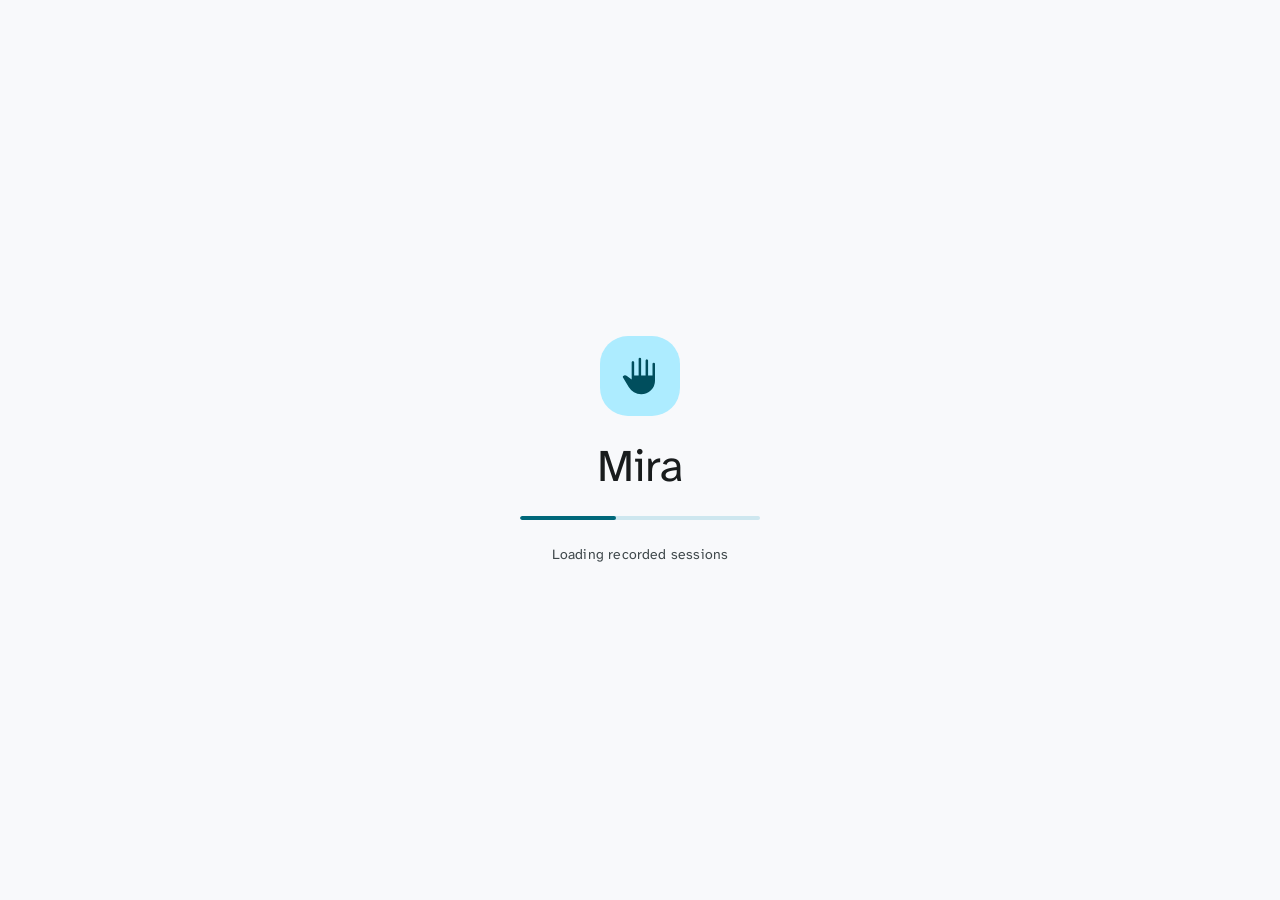
==== index.html @ f542fb43 "Mira: publish index.html" ====
<!doctype html>
<html lang="en">
  <head>
    <meta charset="UTF-8" />
    <meta name="viewport" content="width=device-width, initial-scale=1.0" />
    <title>Mira</title>
    <meta name="description" content="Mira: hand rehabilitation sessions in mixed reality and on the webcam, for patients and clinicians." />
    <script type="module" crossorigin src="./assets/dashboard-CLfu7mtj.js"></script>
    <link rel="modulepreload" crossorigin href="./assets/index-3CLbw7dN.js">
    <link rel="modulepreload" crossorigin href="./assets/cues-cnMtYs63.js">
    <link rel="modulepreload" crossorigin href="./assets/400-yMtFgVXY.js">
    <link rel="stylesheet" crossorigin href="./assets/index-DZdnHfLA.css">
    <link rel="stylesheet" crossorigin href="./assets/400-BFPABru5.css">
    <link rel="stylesheet" crossorigin href="./assets/dashboard-BR5g2XZd.css">
  </head>
  <body>
    <div id="root"></div>
  </body>
</html>
---- assets/index-DZdnHfLA.css ----
@font-face{font-family:Archivo Variable;font-style:normal;font-display:swap;font-weight:100 900;font-stretch:62% 125%;src:url(./archivo-vietnamese-wdth-normal-rJmnGBSt.woff2) format("woff2-variations");unicode-range:U+0102-0103,U+0110-0111,U+0128-0129,U+0168-0169,U+01A0-01A1,U+01AF-01B0,U+0300-0301,U+0303-0304,U+0308-0309,U+0323,U+0329,U+1EA0-1EF9,U+20AB}@font-face{font-family:Archivo Variable;font-style:normal;font-display:swap;font-weight:100 900;font-stretch:62% 125%;src:url(./archivo-latin-ext-wdth-normal-7khWdh9v.woff2) format("woff2-variations");unicode-range:U+0100-02BA,U+02BD-02C5,U+02C7-02CC,U+02CE-02D7,U+02DD-02FF,U+0304,U+0308,U+0329,U+1D00-1DBF,U+1E00-1E9F,U+1EF2-1EFF,U+2020,U+20A0-20AB,U+20AD-20C0,U+2113,U+2C60-2C7F,U+A720-A7FF}@font-face{font-family:Archivo Variable;font-style:normal;font-display:swap;font-weight:100 900;font-stretch:62% 125%;src:url(./archivo-latin-wdth-normal-DY7AcnAa.woff2) format("woff2-variations");unicode-range:U+0000-00FF,U+0131,U+0152-0153,U+02BB-02BC,U+02C6,U+02DA,U+02DC,U+0304,U+0308,U+0329,U+2000-206F,U+20AC,U+2122,U+2191,U+2193,U+2212,U+2215,U+FEFF,U+FFFD}@font-face{font-family:IBM Plex Mono;font-style:normal;font-display:swap;font-weight:500;src:url(./ibm-plex-mono-cyrillic-ext-500-normal-BqneJy0T.woff2) format("woff2"),url(./ibm-plex-mono-cyrillic-ext-500-normal-BIfNGwUT.woff) format("woff");unicode-range:U+0460-052F,U+1C80-1C8A,U+20B4,U+2DE0-2DFF,U+A640-A69F,U+FE2E-FE2F}@font-face{font-family:IBM Plex Mono;font-style:normal;font-display:swap;font-weight:500;src:url(./ibm-plex-mono-cyrillic-500-normal-Bq9vWWag.woff2) format("woff2"),url(./ibm-plex-mono-cyrillic-500-normal-Ael50iVv.woff) format("woff");unicode-range:U+0301,U+0400-045F,U+0490-0491,U+04B0-04B1,U+2116}@font-face{font-family:IBM Plex Mono;font-style:normal;font-display:swap;font-weight:500;src:url(./ibm-plex-mono-vietnamese-500-normal-DZ4AoWbu.woff2) format("woff2"),url(./ibm-plex-mono-vietnamese-500-normal-C8zxqsMH.woff) format("woff");unicode-range:U+0102-0103,U+0110-0111,U+0128-0129,U+0168-0169,U+01A0-01A1,U+01AF-01B0,U+0300-0301,U+0303-0304,U+0308-0309,U+0323,U+0329,U+1EA0-1EF9,U+20AB}@font-face{font-family:IBM Plex Mono;font-style:normal;font-display:swap;font-weight:500;src:url(./ibm-plex-mono-latin-ext-500-normal-CAhNIIs5.woff2) format("woff2"),url(./ibm-plex-mono-latin-ext-500-normal-CZ70TYgx.woff) format("woff");unicode-range:U+0100-02BA,U+02BD-02C5,U+02C7-02CC,U+02CE-02D7,U+02DD-02FF,U+0304,U+0308,U+0329,U+1D00-1DBF,U+1E00-1E9F,U+1EF2-1EFF,U+2020,U+20A0-20AB,U+20AD-20C0,U+2113,U+2C60-2C7F,U+A720-A7FF}@font-face{font-family:IBM Plex Mono;font-style:normal;font-display:swap;font-weight:500;src:url(./ibm-plex-mono-latin-500-normal-DSY6xOcd.woff2) format("woff2"),url(./ibm-plex-mono-latin-500-normal-CB9ihrfo.woff) format("woff");unicode-range:U+0000-00FF,U+0131,U+0152-0153,U+02BB-02BC,U+02C6,U+02DA,U+02DC,U+0304,U+0308,U+0329,U+2000-206F,U+20AC,U+2122,U+2191,U+2193,U+2212,U+2215,U+FEFF,U+FFFD}@font-face{font-family:Michroma;font-style:normal;font-display:swap;font-weight:400;src:url(./michroma-latin-ext-400-normal-BeYM1uOO.woff2) format("woff2"),url(./michroma-latin-ext-400-normal-DlRaauac.woff) format("woff");unicode-range:U+0100-02BA,U+02BD-02C5,U+02C7-02CC,U+02CE-02D7,U+02DD-02FF,U+0304,U+0308,U+0329,U+1D00-1DBF,U+1E00-1E9F,U+1EF2-1EFF,U+2020,U+20A0-20AB,U+20AD-20C0,U+2113,U+2C60-2C7F,U+A720-A7FF}@font-face{font-family:Michroma;font-style:normal;font-display:swap;font-weight:400;src:url(./michroma-latin-400-normal-4gS0VCia.woff2) format("woff2"),url(./michroma-latin-400-normal-C7Pn7qca.woff) format("woff");unicode-range:U+0000-00FF,U+0131,U+0152-0153,U+02BB-02BC,U+02C6,U+02DA,U+02DC,U+0304,U+0308,U+0329,U+2000-206F,U+20AC,U+2122,U+2191,U+2193,U+2212,U+2215,U+FEFF,U+FFFD}@font-face{font-family:Manrope Variable;font-style:normal;font-display:swap;font-weight:200 800;src:url([data-uri]) format("woff2-variations");unicode-range:U+0460-052F,U+1C80-1C8A,U+20B4,U+2DE0-2DFF,U+A640-A69F,U+FE2E-FE2F}@font-face{font-family:Manrope Variable;font-style:normal;font-display:swap;font-weight:200 800;src:url(./manrope-cyrillic-wght-normal-Dvxsihut.woff2) format("woff2-variations");unicode-range:U+0301,U+0400-045F,U+0490-0491,U+04B0-04B1,U+2116}@font-face{font-family:Manrope Variable;font-style:normal;font-display:swap;font-weight:200 800;src:url(./manrope-greek-wght-normal-DL7QRZyv.woff2) format("woff2-variations");unicode-range:U+0370-0377,U+037A-037F,U+0384-038A,U+038C,U+038E-03A1,U+03A3-03FF}@font-face{font-family:Manrope Variable;font-style:normal;font-display:swap;font-weight:200 800;src:url(./manrope-vietnamese-wght-normal-usUDDRr7.woff2) format("woff2-variations");unicode-range:U+0102-0103,U+0110-0111,U+0128-0129,U+0168-0169,U+01A0-01A1,U+01AF-01B0,U+0300-0301,U+0303-0304,U+0308-0309,U+0323,U+0329,U+1EA0-1EF9,U+20AB}@font-face{font-family:Manrope Variable;font-style:normal;font-display:swap;font-weight:200 800;src:url(./manrope-latin-ext-wght-normal-Ch3YOpNY.woff2) format("woff2-variations");unicode-range:U+0100-02BA,U+02BD-02C5,U+02C7-02CC,U+02CE-02D7,U+02DD-02FF,U+0304,U+0308,U+0329,U+1D00-1DBF,U+1E00-1E9F,U+1EF2-1EFF,U+2020,U+20A0-20AB,U+20AD-20C0,U+2113,U+2C60-2C7F,U+A720-A7FF}@font-face{font-family:Manrope Variable;font-style:normal;font-display:swap;font-weight:200 800;src:url(./manrope-latin-wght-normal-DHIcAJRg.woff2) format("woff2-variations");unicode-range:U+0000-00FF,U+0131,U+0152-0153,U+02BB-02BC,U+02C6,U+02DA,U+02DC,U+0304,U+0308,U+0329,U+2000-206F,U+20AC,U+2122,U+2191,U+2193,U+2212,U+2215,U+FEFF,U+FFFD}
---- assets/400-BFPABru5.css ----
@font-face{font-family:IBM Plex Mono;font-style:normal;font-display:swap;font-weight:400;src:url(./ibm-plex-mono-cyrillic-ext-400-normal-xuaO2J-f.woff2) format("woff2"),url(./ibm-plex-mono-cyrillic-ext-400-normal-DMdlQ8Kv.woff) format("woff");unicode-range:U+0460-052F,U+1C80-1C8A,U+20B4,U+2DE0-2DFF,U+A640-A69F,U+FE2E-FE2F}@font-face{font-family:IBM Plex Mono;font-style:normal;font-display:swap;font-weight:400;src:url(./ibm-plex-mono-cyrillic-400-normal-BSMlKf0J.woff2) format("woff2"),url(./ibm-plex-mono-cyrillic-400-normal-CEL4l2ZJ.woff) format("woff");unicode-range:U+0301,U+0400-045F,U+0490-0491,U+04B0-04B1,U+2116}@font-face{font-family:IBM Plex Mono;font-style:normal;font-display:swap;font-weight:400;src:url(./ibm-plex-mono-vietnamese-400-normal-BulugwFq.woff2) format("woff2"),url(./ibm-plex-mono-vietnamese-400-normal-DDuiU_S-.woff) format("woff");unicode-range:U+0102-0103,U+0110-0111,U+0128-0129,U+0168-0169,U+01A0-01A1,U+01AF-01B0,U+0300-0301,U+0303-0304,U+0308-0309,U+0323,U+0329,U+1EA0-1EF9,U+20AB}@font-face{font-family:IBM Plex Mono;font-style:normal;font-display:swap;font-weight:400;src:url(./ibm-plex-mono-latin-ext-400-normal-BmRBH3aV.woff2) format("woff2"),url(./ibm-plex-mono-latin-ext-400-normal-D3D2R8hC.woff) format("woff");unicode-range:U+0100-02BA,U+02BD-02C5,U+02C7-02CC,U+02CE-02D7,U+02DD-02FF,U+0304,U+0308,U+0329,U+1D00-1DBF,U+1E00-1E9F,U+1EF2-1EFF,U+2020,U+20A0-20AB,U+20AD-20C0,U+2113,U+2C60-2C7F,U+A720-A7FF}@font-face{font-family:IBM Plex Mono;font-style:normal;font-display:swap;font-weight:400;src:url(./ibm-plex-mono-latin-400-normal-DMJ8VG8y.woff2) format("woff2"),url(./ibm-plex-mono-latin-400-normal-CvHOgSBP.woff) format("woff");unicode-range:U+0000-00FF,U+0131,U+0152-0153,U+02BB-02BC,U+02C6,U+02DA,U+02DC,U+0304,U+0308,U+0329,U+2000-206F,U+20AC,U+2122,U+2191,U+2193,U+2212,U+2215,U+FEFF,U+FFFD}
---- assets/dashboard-BR5g2XZd.css ----
@import"https://fonts.googleapis.com/css2?family=Atkinson+Hyperlegible+Next:wght@300..800&family=Atkinson+Hyperlegible+Mono:wght@400..700&display=swap";@font-face{font-family:IBM Plex Mono;font-style:normal;font-display:swap;font-weight:600;src:url(./ibm-plex-mono-cyrillic-ext-600-normal-V-xxqcpd.woff2) format("woff2"),url(./ibm-plex-mono-cyrillic-ext-600-normal-9HEixskS.woff) format("woff");unicode-range:U+0460-052F,U+1C80-1C8A,U+20B4,U+2DE0-2DFF,U+A640-A69F,U+FE2E-FE2F}@font-face{font-family:IBM Plex Mono;font-style:normal;font-display:swap;font-weight:600;src:url(./ibm-plex-mono-cyrillic-600-normal-CTOM6hUh.woff2) format("woff2"),url(./ibm-plex-mono-cyrillic-600-normal-fLZuRloM.woff) format("woff");unicode-range:U+0301,U+0400-045F,U+0490-0491,U+04B0-04B1,U+2116}@font-face{font-family:IBM Plex Mono;font-style:normal;font-display:swap;font-weight:600;src:url(./ibm-plex-mono-vietnamese-600-normal-D2EvbN8M.woff2) format("woff2"),url(./ibm-plex-mono-vietnamese-600-normal-iLQfcSjf.woff) format("woff");unicode-range:U+0102-0103,U+0110-0111,U+0128-0129,U+0168-0169,U+01A0-01A1,U+01AF-01B0,U+0300-0301,U+0303-0304,U+0308-0309,U+0323,U+0329,U+1EA0-1EF9,U+20AB}@font-face{font-family:IBM Plex Mono;font-style:normal;font-display:swap;font-weight:600;src:url(./ibm-plex-mono-latin-ext-600-normal-D38SheWl.woff2) format("woff2"),url(./ibm-plex-mono-latin-ext-600-normal-DmB0ttJJ.woff) format("woff");unicode-range:U+0100-02BA,U+02BD-02C5,U+02C7-02CC,U+02CE-02D7,U+02DD-02FF,U+0304,U+0308,U+0329,U+1D00-1DBF,U+1E00-1E9F,U+1EF2-1EFF,U+2020,U+20A0-20AB,U+20AD-20C0,U+2113,U+2C60-2C7F,U+A720-A7FF}@font-face{font-family:IBM Plex Mono;font-style:normal;font-display:swap;font-weight:600;src:url(./ibm-plex-mono-latin-600-normal-BgSNZQsw.woff2) format("woff2"),url(./ibm-plex-mono-latin-600-normal-DWFSQ4vo.woff) format("woff");unicode-range:U+0000-00FF,U+0131,U+0152-0153,U+02BB-02BC,U+02C6,U+02DA,U+02DC,U+0304,U+0308,U+0329,U+2000-206F,U+20AC,U+2122,U+2191,U+2193,U+2212,U+2215,U+FEFF,U+FFFD}/*! tailwindcss v4.3.3 | MIT License | https://tailwindcss.com */@layer properties{@supports (((-webkit-hyphens:none)) and (not (margin-trim:inline))) or ((-moz-orient:inline) and (not (color:rgb(from red r g b)))){*,:before,:after,::backdrop{--tw-translate-x:0;--tw-translate-y:0;--tw-translate-z:0;--tw-rotate-x:initial;--tw-rotate-y:initial;--tw-rotate-z:initial;--tw-skew-x:initial;--tw-skew-y:initial;--tw-space-y-reverse:0;--tw-border-style:solid;--tw-gradient-position:initial;--tw-gradient-from:#0000;--tw-gradient-via:#0000;--tw-gradient-to:#0000;--tw-gradient-stops:initial;--tw-gradient-via-stops:initial;--tw-gradient-from-position:0%;--tw-gradient-via-position:50%;--tw-gradient-to-position:100%;--tw-leading:initial;--tw-font-weight:initial;--tw-tracking:initial;--tw-shadow:0 0 #0000;--tw-shadow-color:initial;--tw-shadow-alpha:100%;--tw-inset-shadow:0 0 #0000;--tw-inset-shadow-color:initial;--tw-inset-shadow-alpha:100%;--tw-ring-color:initial;--tw-ring-shadow:0 0 #0000;--tw-inset-ring-color:initial;--tw-inset-ring-shadow:0 0 #0000;--tw-ring-inset:initial;--tw-ring-offset-width:0px;--tw-ring-offset-color:#fff;--tw-ring-offset-shadow:0 0 #0000;--tw-outline-style:solid;--tw-blur:initial;--tw-brightness:initial;--tw-contrast:initial;--tw-grayscale:initial;--tw-hue-rotate:initial;--tw-invert:initial;--tw-opacity:initial;--tw-saturate:initial;--tw-sepia:initial;--tw-drop-shadow:initial;--tw-drop-shadow-color:initial;--tw-drop-shadow-alpha:100%;--tw-drop-shadow-size:initial}}}@layer theme{:root,:host{--font-sans:"Atkinson Hyperlegible Next", system-ui, sans-serif;--font-mono:"Atkinson Hyperlegible Mono", ui-monospace, monospace;--color-black:#000;--spacing:.25rem;--container-sm:24rem;--container-md:28rem;--container-lg:32rem;--container-xl:36rem;--container-3xl:48rem;--font-weight-semibold:600;--tracking-tight:-.025em;--radius-xs:4px;--radius-sm:8px;--radius-md:12px;--radius-lg:16px;--radius-xl:28px;--animate-pulse:pulse 2s cubic-bezier(.4, 0, .6, 1) infinite;--aspect-video:16 / 9;--default-transition-duration:.15s;--default-transition-timing-function:cubic-bezier(.4, 0, .2, 1);--default-font-family:var(--font-sans);--default-mono-font-family:var(--font-mono);--color-primary:var(--md-sys-color-primary);--color-on-primary:var(--md-sys-color-on-primary);--color-primary-container:var(--md-sys-color-primary-container);--color-on-primary-container:var(--md-sys-color-on-primary-container);--color-secondary:var(--md-sys-color-secondary);--color-secondary-container:var(--md-sys-color-secondary-container);--color-on-secondary-container:var(--md-sys-color-on-secondary-container);--color-tertiary-container:var(--md-sys-color-tertiary-container);--color-on-tertiary-container:var(--md-sys-color-on-tertiary-container);--color-error:var(--md-sys-color-error);--color-on-error:var(--md-sys-color-on-error);--color-error-container:var(--md-sys-color-error-container);--color-on-error-container:var(--md-sys-color-on-error-container);--color-surface:var(--md-sys-color-surface);--color-surface-container-low:var(--md-sys-color-surface-container-low);--color-surface-container:var(--md-sys-color-surface-container);--color-surface-container-high:var(--md-sys-color-surface-container-high);--color-surface-container-highest:var(--md-sys-color-surface-container-highest);--color-on-surface:var(--md-sys-color-on-surface);--color-on-surface-variant:var(--md-sys-color-on-surface-variant);--color-outline:var(--md-sys-color-outline);--color-outline-variant:var(--md-sys-color-outline-variant);--color-inverse-surface:var(--md-sys-color-inverse-surface);--color-inverse-on-surface:var(--md-sys-color-inverse-on-surface);--color-inverse-primary:var(--md-sys-color-inverse-primary);--color-scrim:var(--md-sys-color-scrim);--color-success:var(--md-sys-color-success);--color-success-container:var(--md-sys-color-success-container);--color-on-success-container:var(--md-sys-color-on-success-container);--color-warning:var(--md-sys-color-warning);--color-warning-container:var(--md-sys-color-warning-container);--color-on-warning-container:var(--md-sys-color-on-warning-container);--radius-full:9999px}}@layer base{*,:after,:before,::backdrop{box-sizing:border-box;border:0 solid;margin:0;padding:0}::file-selector-button{box-sizing:border-box;border:0 solid;margin:0;padding:0}html,:host{-webkit-text-size-adjust:100%;tab-size:4;line-height:1.5;font-family:var(--default-font-family,-apple-system, BlinkMacSystemFont, "Segoe UI", Roboto, "Helvetica Neue", "Noto Sans", Arial, sans-serif, "Apple Color Emoji", "Segoe UI Emoji", "Segoe UI Symbol", "Noto Color Emoji");font-feature-settings:var(--default-font-feature-settings,normal);font-variation-settings:var(--default-font-variation-settings,normal);-webkit-tap-highlight-color:transparent}hr{height:0;color:inherit;border-top-width:1px}abbr:where([title]){-webkit-text-decoration:underline dotted;text-decoration:underline dotted}h1,h2,h3,h4,h5,h6{font-size:inherit;font-weight:inherit}a{color:inherit;-webkit-text-decoration:inherit;text-decoration:inherit}b,strong{font-weight:bolder}code,kbd,samp,pre{font-family:var(--default-mono-font-family,ui-monospace, SFMono-Regular, Menlo, Monaco, Consolas, "Liberation Mono", "Courier New", monospace);font-feature-settings:var(--default-mono-font-feature-settings,normal);font-variation-settings:var(--default-mono-font-variation-settings,normal);font-size:1em}small{font-size:80%}sub,sup{vertical-align:baseline;font-size:75%;line-height:0;position:relative}sub{bottom:-.25em}sup{top:-.5em}table{text-indent:0;border-color:inherit;border-collapse:collapse}:-moz-focusring:where(:not(iframe)){outline:auto}progress{vertical-align:baseline}summary{display:list-item}ol,ul,menu{list-style:none}img,svg,video,canvas,audio,iframe,embed,object{vertical-align:middle;display:block}img,video{max-width:100%;height:auto}button,input,select,optgroup,textarea{font:inherit;font-feature-settings:inherit;font-variation-settings:inherit;letter-spacing:inherit;color:inherit;opacity:1;background-color:#0000;border-radius:0}::file-selector-button{font:inherit;font-feature-settings:inherit;font-variation-settings:inherit;letter-spacing:inherit;color:inherit;opacity:1;background-color:#0000;border-radius:0}:where(select:is([multiple],[size])) optgroup{font-weight:bolder}:where(select:is([multiple],[size])) optgroup option{padding-inline-start:20px}::file-selector-button{margin-inline-end:4px}::placeholder{opacity:1}@supports (not ((-webkit-appearance:-apple-pay-button))) or (contain-intrinsic-size:1px){::placeholder{color:currentColor}@supports (color:color-mix(in lab,red,red)){::placeholder{color:color-mix(in oklab,currentcolor 50%,transparent)}}}textarea{resize:vertical}::-webkit-search-decoration{-webkit-appearance:none}::-webkit-date-and-time-value{min-height:1lh;text-align:inherit}::-webkit-datetime-edit{display:inline-flex}::-webkit-datetime-edit-fields-wrapper{padding:0}::-webkit-datetime-edit{padding-block:0}::-webkit-datetime-edit-year-field{padding-block:0}::-webkit-datetime-edit-month-field{padding-block:0}::-webkit-datetime-edit-day-field{padding-block:0}::-webkit-datetime-edit-hour-field{padding-block:0}::-webkit-datetime-edit-minute-field{padding-block:0}::-webkit-datetime-edit-second-field{padding-block:0}::-webkit-datetime-edit-millisecond-field{padding-block:0}::-webkit-datetime-edit-meridiem-field{padding-block:0}::-webkit-calendar-picker-indicator{line-height:1}:-moz-ui-invalid{box-shadow:none}button,input:where([type=button],[type=reset],[type=submit]){appearance:button}::file-selector-button{appearance:button}::-webkit-inner-spin-button{height:auto}::-webkit-outer-spin-button{height:auto}[hidden]:where(:not([hidden=until-found])){display:none!important}}@layer components;@layer utilities{.pointer-events-none{pointer-events:none}.invisible{visibility:hidden}.visible{visibility:visible}.absolute{position:absolute}.fixed{position:fixed}.relative{position:relative}.static{position:static}.sticky{position:sticky}.inset-0{inset:0}.inset-x-0{inset-inline:0}.inset-y-0{inset-block:0}.top-0{top:0}.top-1\/2{top:50%}.top-2{top:calc(var(--spacing) * 2)}.top-3{top:calc(var(--spacing) * 3)}.top-4{top:calc(var(--spacing) * 4)}.right-3{right:calc(var(--spacing) * 3)}.right-4{right:calc(var(--spacing) * 4)}.bottom-0{bottom:0}.bottom-3{bottom:calc(var(--spacing) * 3)}.bottom-9{bottom:calc(var(--spacing) * 9)}.bottom-16{bottom:calc(var(--spacing) * 16)}.bottom-24{bottom:calc(var(--spacing) * 24)}.left-0{left:0}.left-1\/2{left:50%}.left-3{left:calc(var(--spacing) * 3)}.left-\[6px\]{left:6px}.left-\[22px\]{left:22px}.z-10{z-index:10}.z-20{z-index:20}.z-30{z-index:30}.z-40{z-index:40}.z-50{z-index:50}.z-\[60\]{z-index:60}.z-\[70\]{z-index:70}.m-0{margin:0}.-mx-1{margin-inline:calc(var(--spacing) * -1)}.mx-auto{margin-inline:auto}.my-4{margin-block:calc(var(--spacing) * 4)}.my-5{margin-block:calc(var(--spacing) * 5)}.mt-0\.5{margin-top:calc(var(--spacing) * .5)}.mt-1{margin-top:var(--spacing)}.mt-2{margin-top:calc(var(--spacing) * 2)}.mt-3{margin-top:calc(var(--spacing) * 3)}.mt-4{margin-top:calc(var(--spacing) * 4)}.mt-5{margin-top:calc(var(--spacing) * 5)}.mt-6{margin-top:calc(var(--spacing) * 6)}.mt-8{margin-top:calc(var(--spacing) * 8)}.mt-10{margin-top:calc(var(--spacing) * 10)}.mt-24{margin-top:calc(var(--spacing) * 24)}.mt-auto{margin-top:auto}.mb-1{margin-bottom:var(--spacing)}.mb-2{margin-bottom:calc(var(--spacing) * 2)}.mb-3{margin-bottom:calc(var(--spacing) * 3)}.mb-4{margin-bottom:calc(var(--spacing) * 4)}.-ml-3{margin-left:calc(var(--spacing) * -3)}.ml-1{margin-left:var(--spacing)}.ml-auto{margin-left:auto}.block{display:block}.flex{display:flex}.grid{display:grid}.hidden{display:none}.hidden\!{display:none!important}.inline{display:inline}.inline-block{display:inline-block}.inline-flex{display:inline-flex}.table{display:table}.aspect-\[3\/4\]{aspect-ratio:3/4}.aspect-\[4\/3\]{aspect-ratio:4/3}.aspect-\[16\/7\]{aspect-ratio:16/7}.aspect-\[16\/11\]{aspect-ratio:16/11}.aspect-video{aspect-ratio:var(--aspect-video)}.h-0\.5{height:calc(var(--spacing) * .5)}.h-1{height:var(--spacing)}.h-1\.5{height:calc(var(--spacing) * 1.5)}.h-2\.5{height:calc(var(--spacing) * 2.5)}.h-3{height:calc(var(--spacing) * 3)}.h-3\.5{height:calc(var(--spacing) * 3.5)}.h-4{height:calc(var(--spacing) * 4)}.h-5{height:calc(var(--spacing) * 5)}.h-6{height:calc(var(--spacing) * 6)}.h-8{height:calc(var(--spacing) * 8)}.h-10{height:calc(var(--spacing) * 10)}.h-12{height:calc(var(--spacing) * 12)}.h-14{height:calc(var(--spacing) * 14)}.h-16{height:calc(var(--spacing) * 16)}.h-20{height:calc(var(--spacing) * 20)}.h-40{height:calc(var(--spacing) * 40)}.h-full{height:100%}.h-px{height:1px}.h-screen{height:100vh}.max-h-\[60vh\]{max-height:60vh}.min-h-12{min-height:calc(var(--spacing) * 12)}.min-h-14{min-height:calc(var(--spacing) * 14)}.min-h-\[280px\]{min-height:280px}.min-h-\[360px\]{min-height:360px}.min-h-full{min-height:100%}.w-2\.5{width:calc(var(--spacing) * 2.5)}.w-2\/5{width:40%}.w-3{width:calc(var(--spacing) * 3)}.w-3\.5{width:calc(var(--spacing) * 3.5)}.w-4{width:calc(var(--spacing) * 4)}.w-5{width:calc(var(--spacing) * 5)}.w-6{width:calc(var(--spacing) * 6)}.w-10{width:calc(var(--spacing) * 10)}.w-12{width:calc(var(--spacing) * 12)}.w-14{width:calc(var(--spacing) * 14)}.w-16{width:calc(var(--spacing) * 16)}.w-20{width:calc(var(--spacing) * 20)}.w-60{width:calc(var(--spacing) * 60)}.w-64{width:calc(var(--spacing) * 64)}.w-\[26\%\]{width:26%}.w-\[52px\]{width:52px}.w-\[220px\]{width:220px}.w-\[340px\]{width:340px}.w-\[400px\]{width:400px}.w-\[440px\]{width:440px}.w-full{width:100%}.w-max{width:max-content}.max-w-3xl{max-width:var(--container-3xl)}.max-w-12{max-width:calc(var(--spacing) * 12)}.max-w-\[340px\]{max-width:340px}.max-w-\[560px\]{max-width:560px}.max-w-\[1320px\]{max-width:1320px}.max-w-\[calc\(100vw-32px\)\]{max-width:calc(100vw - 32px)}.max-w-full{max-width:100%}.max-w-lg{max-width:var(--container-lg)}.max-w-md{max-width:var(--container-md)}.max-w-sm{max-width:var(--container-sm)}.max-w-xl{max-width:var(--container-xl)}.min-w-0{min-width:0}.min-w-\[200px\]{min-width:200px}.min-w-\[280px\]{min-width:280px}.flex-1{flex:1}.shrink-0{flex-shrink:0}.grow{flex-grow:1}.-translate-x-1\/2{--tw-translate-x: -50% ;translate:var(--tw-translate-x) var(--tw-translate-y)}.-translate-y-1\/2{--tw-translate-y: -50% ;translate:var(--tw-translate-x) var(--tw-translate-y)}.-rotate-90{rotate:-90deg}.transform{transform:var(--tw-rotate-x,) var(--tw-rotate-y,) var(--tw-rotate-z,) var(--tw-skew-x,) var(--tw-skew-y,)}.transform\!{transform:var(--tw-rotate-x,) var(--tw-rotate-y,) var(--tw-rotate-z,) var(--tw-skew-x,) var(--tw-skew-y,)!important}.animate-pulse{animation:var(--animate-pulse)}.cursor-pointer{cursor:pointer}.resize{resize:both}.grid-cols-1{grid-template-columns:repeat(1,minmax(0,1fr))}.grid-cols-5{grid-template-columns:repeat(5,minmax(0,1fr))}.grid-cols-11{grid-template-columns:repeat(11,minmax(0,1fr))}.flex-col{flex-direction:column}.flex-wrap{flex-wrap:wrap}.place-items-center{place-items:center}.items-baseline{align-items:baseline}.items-center{align-items:center}.items-end{align-items:flex-end}.items-start{align-items:flex-start}.justify-around{justify-content:space-around}.justify-between{justify-content:space-between}.justify-center{justify-content:center}.justify-end{justify-content:flex-end}.gap-0\.5{gap:calc(var(--spacing) * .5)}.gap-1{gap:var(--spacing)}.gap-1\.5{gap:calc(var(--spacing) * 1.5)}.gap-2{gap:calc(var(--spacing) * 2)}.gap-3{gap:calc(var(--spacing) * 3)}.gap-4{gap:calc(var(--spacing) * 4)}.gap-5{gap:calc(var(--spacing) * 5)}.gap-6{gap:calc(var(--spacing) * 6)}:where(.space-y-1>:not(:last-child)){--tw-space-y-reverse:0;margin-block-start:calc(var(--spacing) * var(--tw-space-y-reverse));margin-block-end:calc(var(--spacing) * calc(1 - var(--tw-space-y-reverse)))}:where(.space-y-2>:not(:last-child)){--tw-space-y-reverse:0;margin-block-start:calc(calc(var(--spacing) * 2) * var(--tw-space-y-reverse));margin-block-end:calc(calc(var(--spacing) * 2) * calc(1 - var(--tw-space-y-reverse)))}:where(.space-y-3>:not(:last-child)){--tw-space-y-reverse:0;margin-block-start:calc(calc(var(--spacing) * 3) * var(--tw-space-y-reverse));margin-block-end:calc(calc(var(--spacing) * 3) * calc(1 - var(--tw-space-y-reverse)))}:where(.space-y-4>:not(:last-child)){--tw-space-y-reverse:0;margin-block-start:calc(calc(var(--spacing) * 4) * var(--tw-space-y-reverse));margin-block-end:calc(calc(var(--spacing) * 4) * calc(1 - var(--tw-space-y-reverse)))}:where(.space-y-5>:not(:last-child)){--tw-space-y-reverse:0;margin-block-start:calc(calc(var(--spacing) * 5) * var(--tw-space-y-reverse));margin-block-end:calc(calc(var(--spacing) * 5) * calc(1 - var(--tw-space-y-reverse)))}:where(.space-y-6>:not(:last-child)){--tw-space-y-reverse:0;margin-block-start:calc(calc(var(--spacing) * 6) * var(--tw-space-y-reverse));margin-block-end:calc(calc(var(--spacing) * 6) * calc(1 - var(--tw-space-y-reverse)))}.gap-x-3{column-gap:calc(var(--spacing) * 3)}.gap-x-6{column-gap:calc(var(--spacing) * 6)}.gap-y-1{row-gap:var(--spacing)}.self-center{align-self:center}.self-start{align-self:flex-start}.truncate{text-overflow:ellipsis;white-space:nowrap;overflow:hidden}.overflow-hidden{overflow:hidden}.overflow-x-auto{overflow-x:auto}.overflow-y-auto{overflow-y:auto}.rounded{border-radius:.25rem}.rounded-full{border-radius:var(--radius-full)}.rounded-lg{border-radius:var(--radius-lg)}.rounded-md{border-radius:var(--radius-md)}.rounded-sm{border-radius:var(--radius-sm)}.rounded-xl{border-radius:var(--radius-xl)}.rounded-xs{border-radius:var(--radius-xs)}.rounded-t-xs{border-top-left-radius:var(--radius-xs);border-top-right-radius:var(--radius-xs)}.rounded-l-xl{border-top-left-radius:var(--radius-xl);border-bottom-left-radius:var(--radius-xl)}.border{border-style:var(--tw-border-style);border-width:1px}.border-0{border-style:var(--tw-border-style);border-width:0}.border-2{border-style:var(--tw-border-style);border-width:2px}.border-t{border-top-style:var(--tw-border-style);border-top-width:1px}.border-b{border-bottom-style:var(--tw-border-style);border-bottom-width:1px}.border-b-2{border-bottom-style:var(--tw-border-style);border-bottom-width:2px}.border-l{border-left-style:var(--tw-border-style);border-left-width:1px}.border-error{border-color:var(--color-error)}.border-on-surface-variant{border-color:var(--color-on-surface-variant)}.border-outline{border-color:var(--color-outline)}.border-outline-variant{border-color:var(--color-outline-variant)}.border-primary{border-color:var(--color-primary)}.bg-\[var\(--mira-nerve\)\]{background-color:var(--mira-nerve)}.bg-\[var\(--mira-stage\)\]{background-color:var(--mira-stage)}.bg-\[var\(--mira-tendon\)\]{background-color:var(--mira-tendon)}.bg-error{background-color:var(--color-error)}.bg-error-container{background-color:var(--color-error-container)}.bg-inverse-surface{background-color:var(--color-inverse-surface)}.bg-on-primary{background-color:var(--color-on-primary)}.bg-outline{background-color:var(--color-outline)}.bg-outline-variant{background-color:var(--color-outline-variant)}.bg-primary{background-color:var(--color-primary)}.bg-primary-container{background-color:var(--color-primary-container)}.bg-scrim\/32{background-color:var(--color-scrim)}@supports (color:color-mix(in lab,red,red)){.bg-scrim\/32{background-color:color-mix(in oklab,var(--color-scrim) 32%,transparent)}}.bg-scrim\/60{background-color:var(--color-scrim)}@supports (color:color-mix(in lab,red,red)){.bg-scrim\/60{background-color:color-mix(in oklab,var(--color-scrim) 60%,transparent)}}.bg-secondary-container{background-color:var(--color-secondary-container)}.bg-success-container{background-color:var(--color-success-container)}.bg-surface{background-color:var(--color-surface)}.bg-surface-container{background-color:var(--color-surface-container)}.bg-surface-container-high{background-color:var(--color-surface-container-high)}.bg-surface-container-highest{background-color:var(--color-surface-container-highest)}.bg-surface-container-low{background-color:var(--color-surface-container-low)}.bg-tertiary-container{background-color:var(--color-tertiary-container)}.bg-transparent{background-color:#0000}.bg-warning-container{background-color:var(--color-warning-container)}.bg-gradient-to-t{--tw-gradient-position:to top in oklab;background-image:linear-gradient(var(--tw-gradient-stops))}.from-black\/60{--tw-gradient-from:#0009}@supports (color:color-mix(in lab,red,red)){.from-black\/60{--tw-gradient-from:color-mix(in oklab, var(--color-black) 60%, transparent)}}.from-black\/60{--tw-gradient-stops:var(--tw-gradient-via-stops,var(--tw-gradient-position), var(--tw-gradient-from) var(--tw-gradient-from-position), var(--tw-gradient-to) var(--tw-gradient-to-position))}.fill-on-surface{fill:var(--color-on-surface)}.fill-on-surface-variant{fill:var(--color-on-surface-variant)}.object-contain{object-fit:contain}.\!p-0{padding:0!important}.p-2{padding:calc(var(--spacing) * 2)}.p-3{padding:calc(var(--spacing) * 3)}.p-4{padding:calc(var(--spacing) * 4)}.p-6{padding:calc(var(--spacing) * 6)}.px-1{padding-inline:var(--spacing)}.px-1\.5{padding-inline:calc(var(--spacing) * 1.5)}.px-2{padding-inline:calc(var(--spacing) * 2)}.px-3{padding-inline:calc(var(--spacing) * 3)}.px-4{padding-inline:calc(var(--spacing) * 4)}.px-6{padding-inline:calc(var(--spacing) * 6)}.px-8{padding-inline:calc(var(--spacing) * 8)}.py-0\.5{padding-block:calc(var(--spacing) * .5)}.py-1{padding-block:var(--spacing)}.py-2{padding-block:calc(var(--spacing) * 2)}.py-3{padding-block:calc(var(--spacing) * 3)}.py-4{padding-block:calc(var(--spacing) * 4)}.py-5{padding-block:calc(var(--spacing) * 5)}.py-10{padding-block:calc(var(--spacing) * 10)}.pt-4{padding-top:calc(var(--spacing) * 4)}.pt-5{padding-top:calc(var(--spacing) * 5)}.pr-2{padding-right:calc(var(--spacing) * 2)}.pr-3{padding-right:calc(var(--spacing) * 3)}.pr-4{padding-right:calc(var(--spacing) * 4)}.pr-5{padding-right:calc(var(--spacing) * 5)}.pr-6{padding-right:calc(var(--spacing) * 6)}.pb-2{padding-bottom:calc(var(--spacing) * 2)}.pb-4{padding-bottom:calc(var(--spacing) * 4)}.pb-6{padding-bottom:calc(var(--spacing) * 6)}.pb-28{padding-bottom:calc(var(--spacing) * 28)}.pl-2{padding-left:calc(var(--spacing) * 2)}.pl-3{padding-left:calc(var(--spacing) * 3)}.pl-4{padding-left:calc(var(--spacing) * 4)}.pl-6{padding-left:calc(var(--spacing) * 6)}.text-center{text-align:center}.text-left{text-align:left}.text-right{text-align:right}.align-top{vertical-align:top}.font-mono{font-family:var(--font-mono)}.type-body-l{letter-spacing:.25px;font-size:16px;font-weight:400;line-height:24px}.type-body-m{letter-spacing:.2px;font-size:14px;font-weight:400;line-height:20px}.type-body-s{letter-spacing:.3px;font-size:12px;font-weight:400;line-height:16px}.type-label-l{letter-spacing:.1px;font-size:14px;font-weight:600;line-height:20px}.type-label-m{letter-spacing:.4px;font-size:12px;font-weight:600;line-height:16px}.type-label-s{letter-spacing:.4px;font-size:11px;font-weight:600;line-height:16px}.type-title-m{letter-spacing:.15px;font-size:16px;font-weight:600;line-height:24px}.type-title-s{letter-spacing:.1px;font-size:14px;font-weight:600;line-height:20px}.type-display-m{font-size:45px;font-weight:400;line-height:52px}.type-display-s{font-size:36px;font-weight:400;line-height:44px}.type-headline-l{font-size:32px;font-weight:400;line-height:40px}.type-headline-m{font-size:28px;font-weight:400;line-height:36px}.type-headline-s{font-size:24px;font-weight:400;line-height:32px}.type-title-l{font-size:22px;font-weight:400;line-height:28px}.leading-none{--tw-leading:1;line-height:1}.font-semibold{--tw-font-weight:var(--font-weight-semibold);font-weight:var(--font-weight-semibold)}.tracking-tight{--tw-tracking:var(--tracking-tight);letter-spacing:var(--tracking-tight)}.break-all{word-break:break-all}.whitespace-nowrap{white-space:nowrap}.\!text-error{color:var(--color-error)!important}.text-\[var\(--mira-tendon\)\],.text-\[var\(--mira-tendon\)\]\/60{color:var(--mira-tendon)}@supports (color:color-mix(in lab,red,red)){.text-\[var\(--mira-tendon\)\]\/60{color:color-mix(in oklab,var(--mira-tendon) 60%,transparent)}}.text-\[var\(--mira-tendon\)\]\/80{color:var(--mira-tendon)}@supports (color:color-mix(in lab,red,red)){.text-\[var\(--mira-tendon\)\]\/80{color:color-mix(in oklab,var(--mira-tendon) 80%,transparent)}}.text-error{color:var(--color-error)}.text-inverse-on-surface{color:var(--color-inverse-on-surface)}.text-inverse-primary{color:var(--color-inverse-primary)}.text-on-error{color:var(--color-on-error)}.text-on-error-container{color:var(--color-on-error-container)}.text-on-primary{color:var(--color-on-primary)}.text-on-primary-container{color:var(--color-on-primary-container)}.text-on-secondary-container{color:var(--color-on-secondary-container)}.text-on-success-container{color:var(--color-on-success-container)}.text-on-surface{color:var(--color-on-surface)}.text-on-surface-variant{color:var(--color-on-surface-variant)}.text-on-tertiary-container{color:var(--color-on-tertiary-container)}.text-on-warning-container{color:var(--color-on-warning-container)}.text-primary{color:var(--color-primary)}.text-secondary{color:var(--color-secondary)}.text-success{color:var(--color-success)}.text-warning{color:var(--color-warning)}.caret-primary{caret-color:var(--color-primary)}.accent-\[var\(--md-sys-color-primary\)\]{accent-color:var(--md-sys-color-primary)}.opacity-60{opacity:.6}.opacity-70{opacity:.7}.opacity-80{opacity:.8}.opacity-90{opacity:.9}.shadow{--tw-shadow:0 1px 3px 0 var(--tw-shadow-color,#0000001a), 0 1px 2px -1px var(--tw-shadow-color,#0000001a);box-shadow:var(--tw-inset-shadow),var(--tw-inset-ring-shadow),var(--tw-ring-offset-shadow),var(--tw-ring-shadow),var(--tw-shadow)}.shadow\!{--tw-shadow:0 1px 3px 0 var(--tw-shadow-color,#0000001a), 0 1px 2px -1px var(--tw-shadow-color,#0000001a)!important;box-shadow:var(--tw-inset-shadow),var(--tw-inset-ring-shadow),var(--tw-ring-offset-shadow),var(--tw-ring-shadow),var(--tw-shadow)!important}.shadow-\[var\(--md-sys-elevation-1\)\]{--tw-shadow:var(--md-sys-elevation-1);box-shadow:var(--tw-inset-shadow),var(--tw-inset-ring-shadow),var(--tw-ring-offset-shadow),var(--tw-ring-shadow),var(--tw-shadow)}.shadow-\[var\(--md-sys-elevation-2\)\]{--tw-shadow:var(--md-sys-elevation-2);box-shadow:var(--tw-inset-shadow),var(--tw-inset-ring-shadow),var(--tw-ring-offset-shadow),var(--tw-ring-shadow),var(--tw-shadow)}.shadow-\[var\(--md-sys-elevation-3\)\]{--tw-shadow:var(--md-sys-elevation-3);box-shadow:var(--tw-inset-shadow),var(--tw-inset-ring-shadow),var(--tw-ring-offset-shadow),var(--tw-ring-shadow),var(--tw-shadow)}.ring{--tw-ring-shadow:var(--tw-ring-inset,) 0 0 0 calc(1px + var(--tw-ring-offset-width)) var(--tw-ring-color,currentcolor);box-shadow:var(--tw-inset-shadow),var(--tw-inset-ring-shadow),var(--tw-ring-offset-shadow),var(--tw-ring-shadow),var(--tw-shadow)}.ring-2{--tw-ring-shadow:var(--tw-ring-inset,) 0 0 0 calc(2px + var(--tw-ring-offset-width)) var(--tw-ring-color,currentcolor);box-shadow:var(--tw-inset-shadow),var(--tw-inset-ring-shadow),var(--tw-ring-offset-shadow),var(--tw-ring-shadow),var(--tw-shadow)}.ring-\[var\(--mira-tendon\)\]\/60{--tw-ring-color:var(--mira-tendon)}@supports (color:color-mix(in lab,red,red)){.ring-\[var\(--mira-tendon\)\]\/60{--tw-ring-color:color-mix(in oklab, var(--mira-tendon) 60%, transparent)}}.outline,.outline-1{outline-style:var(--tw-outline-style);outline-width:1px}.outline-offset-0{outline-offset:0px}.outline-outline{outline-color:var(--color-outline)}.blur{--tw-blur:blur(8px);filter:var(--tw-blur,) var(--tw-brightness,) var(--tw-contrast,) var(--tw-grayscale,) var(--tw-hue-rotate,) var(--tw-invert,) var(--tw-saturate,) var(--tw-sepia,) var(--tw-drop-shadow,)}.drop-shadow{--tw-drop-shadow-size:drop-shadow(0 1px 2px var(--tw-drop-shadow-color,#0000001a)) drop-shadow(0 1px 1px var(--tw-drop-shadow-color,#0000000f));--tw-drop-shadow:drop-shadow(0 1px 2px #0000001a) drop-shadow(0 1px 1px #0000000f);filter:var(--tw-blur,) var(--tw-brightness,) var(--tw-contrast,) var(--tw-grayscale,) var(--tw-hue-rotate,) var(--tw-invert,) var(--tw-saturate,) var(--tw-sepia,) var(--tw-drop-shadow,)}.filter{filter:var(--tw-blur,) var(--tw-brightness,) var(--tw-contrast,) var(--tw-grayscale,) var(--tw-hue-rotate,) var(--tw-invert,) var(--tw-saturate,) var(--tw-sepia,) var(--tw-drop-shadow,)}.filter\!{filter:var(--tw-blur,) var(--tw-brightness,) var(--tw-contrast,) var(--tw-grayscale,) var(--tw-hue-rotate,) var(--tw-invert,) var(--tw-saturate,) var(--tw-sepia,) var(--tw-drop-shadow,)!important}.transition{transition-property:color,background-color,border-color,outline-color,text-decoration-color,fill,stroke,--tw-gradient-from,--tw-gradient-via,--tw-gradient-to,opacity,box-shadow,transform,translate,scale,rotate,filter,-webkit-backdrop-filter,backdrop-filter,display,content-visibility,overlay,pointer-events;transition-timing-function:var(--tw-ease,var(--default-transition-timing-function));transition-duration:var(--tw-duration,var(--default-transition-duration))}.transition-colors{transition-property:color,background-color,border-color,outline-color,text-decoration-color,fill,stroke,--tw-gradient-from,--tw-gradient-via,--tw-gradient-to;transition-timing-function:var(--tw-ease,var(--default-transition-timing-function));transition-duration:var(--tw-duration,var(--default-transition-duration))}.outline-none{--tw-outline-style:none;outline-style:none}.select-none{-webkit-user-select:none;user-select:none}.group-focus-within\:text-primary:is(:where(.group):focus-within *){color:var(--color-primary)}.placeholder\:text-on-surface-variant\/60::placeholder{color:var(--color-on-surface-variant)}@supports (color:color-mix(in lab,red,red)){.placeholder\:text-on-surface-variant\/60::placeholder{color:color-mix(in oklab,var(--color-on-surface-variant) 60%,transparent)}}.focus-within\:border-b-2:focus-within{border-bottom-style:var(--tw-border-style);border-bottom-width:2px}.focus-within\:border-primary:focus-within{border-color:var(--color-primary)}@media(hover:hover){.hover\:border-primary:hover{border-color:var(--color-primary)}.hover\:bg-primary-container:hover{background-color:var(--color-primary-container)}.hover\:text-on-primary-container:hover{color:var(--color-on-primary-container)}.hover\:shadow-\[var\(--md-sys-elevation-1\)\]:hover{--tw-shadow:var(--md-sys-elevation-1);box-shadow:var(--tw-inset-shadow),var(--tw-inset-ring-shadow),var(--tw-ring-offset-shadow),var(--tw-ring-shadow),var(--tw-shadow)}.hover\:shadow-\[var\(--md-sys-elevation-2\)\]:hover{--tw-shadow:var(--md-sys-elevation-2);box-shadow:var(--tw-inset-shadow),var(--tw-inset-ring-shadow),var(--tw-ring-offset-shadow),var(--tw-ring-shadow),var(--tw-shadow)}}.focus-visible\:outline:focus-visible{outline-style:var(--tw-outline-style);outline-width:1px}.focus-visible\:outline-2:focus-visible{outline-style:var(--tw-outline-style);outline-width:2px}.focus-visible\:outline-primary:focus-visible{outline-color:var(--color-primary)}.focus-visible\:outline-none:focus-visible{--tw-outline-style:none;outline-style:none}.disabled\:cursor-not-allowed:disabled{cursor:not-allowed}.disabled\:border-on-surface\/12:disabled{border-color:var(--color-on-surface)}@supports (color:color-mix(in lab,red,red)){.disabled\:border-on-surface\/12:disabled{border-color:color-mix(in oklab,var(--color-on-surface) 12%,transparent)}}.disabled\:bg-on-surface\/12:disabled{background-color:var(--color-on-surface)}@supports (color:color-mix(in lab,red,red)){.disabled\:bg-on-surface\/12:disabled{background-color:color-mix(in oklab,var(--color-on-surface) 12%,transparent)}}.disabled\:text-on-surface\/38:disabled{color:var(--color-on-surface)}@supports (color:color-mix(in lab,red,red)){.disabled\:text-on-surface\/38:disabled{color:color-mix(in oklab,var(--color-on-surface) 38%,transparent)}}.disabled\:shadow-none:disabled{--tw-shadow:0 0 #0000;box-shadow:var(--tw-inset-shadow),var(--tw-inset-ring-shadow),var(--tw-ring-offset-shadow),var(--tw-ring-shadow),var(--tw-shadow)}@media(min-width:40rem){.sm\:block{display:block}.sm\:inline{display:inline}.sm\:inline-flex{display:inline-flex}.sm\:min-h-0{min-height:0}.sm\:grid-cols-2{grid-template-columns:repeat(2,minmax(0,1fr))}.sm\:flex-row{flex-direction:row}.sm\:p-5{padding:calc(var(--spacing) * 5)}.sm\:p-6{padding:calc(var(--spacing) * 6)}}@media(min-width:48rem){.md\:bottom-6{bottom:calc(var(--spacing) * 6)}.md\:flex{display:flex}.md\:hidden{display:none}.md\:grid-cols-2{grid-template-columns:repeat(2,minmax(0,1fr))}.md\:grid-cols-3{grid-template-columns:repeat(3,minmax(0,1fr))}.md\:flex-row{flex-direction:row}.md\:px-6{padding-inline:calc(var(--spacing) * 6)}.md\:pb-8{padding-bottom:calc(var(--spacing) * 8)}}@media(min-width:64rem){.lg\:col-span-2{grid-column:span 2/span 2}.lg\:hidden{display:none}.lg\:inline-flex{display:inline-flex}.lg\:grid-cols-2{grid-template-columns:repeat(2,minmax(0,1fr))}.lg\:grid-cols-3{grid-template-columns:repeat(3,minmax(0,1fr))}.lg\:grid-cols-\[1fr_360px\]{grid-template-columns:1fr 360px}}@media(min-width:80rem){.xl\:col-span-2{grid-column:span 2/span 2}.xl\:aspect-auto{aspect-ratio:auto}.xl\:h-\[calc\(100vh-180px\)\]{height:calc(100vh - 180px)}.xl\:grid-cols-2{grid-template-columns:repeat(2,minmax(0,1fr))}.xl\:grid-cols-3{grid-template-columns:repeat(3,minmax(0,1fr))}.xl\:grid-cols-5{grid-template-columns:repeat(5,minmax(0,1fr))}.xl\:grid-cols-\[1fr_380px\]{grid-template-columns:1fr 380px}}}:root{--md-sys-color-primary:#00687a;--md-sys-color-on-primary:#fff;--md-sys-color-primary-container:#adecff;--md-sys-color-on-primary-container:#004e5d;--md-sys-color-secondary:#4b6269;--md-sys-color-on-secondary:#fff;--md-sys-color-secondary-container:#cee7ef;--md-sys-color-on-secondary-container:#344a51;--md-sys-color-tertiary:#8f4d1e;--md-sys-color-on-tertiary:#fff;--md-sys-color-tertiary-container:#ffdbc8;--md-sys-color-on-tertiary-container:#723606;--md-sys-color-error:#ba1a1a;--md-sys-color-on-error:#fff;--md-sys-color-error-container:#ffdad6;--md-sys-color-on-error-container:#93000a;--md-sys-color-surface:#f8f9fb;--md-sys-color-surface-dim:#d8dadb;--md-sys-color-surface-bright:#f8f9fb;--md-sys-color-surface-container-lowest:#fff;--md-sys-color-surface-container-low:#f2f4f5;--md-sys-color-surface-container:#eceeef;--md-sys-color-surface-container-high:#e6e8e9;--md-sys-color-surface-container-highest:#e1e3e4;--md-sys-color-on-surface:#191c1d;--md-sys-color-on-surface-variant:#3f484b;--md-sys-color-outline:#70797c;--md-sys-color-outline-variant:#bfc8cb;--md-sys-color-inverse-surface:#2e3132;--md-sys-color-inverse-on-surface:#eff1f2;--md-sys-color-inverse-primary:#56d6f5;--md-sys-color-scrim:#000;--md-sys-color-shadow:#000;--md-sys-color-success:#296b2a;--md-sys-color-on-success:#fff;--md-sys-color-success-container:#acf4a2;--md-sys-color-on-success-container:#002203;--md-sys-color-warning:#825500;--md-sys-color-on-warning:#fff;--md-sys-color-warning-container:#ffddb2;--md-sys-color-on-warning-container:#291800;--md-sys-color-hand-right:#0090aa;--md-sys-color-hand-left:#be5b00;--md-sys-elevation-1:0 1px 2px #0000004d, 0 1px 3px 1px #00000026;--md-sys-elevation-2:0 1px 2px #0000004d, 0 2px 6px 2px #00000026;--md-sys-elevation-3:0 4px 8px 3px #00000026, 0 1px 3px #0000004d;--mira-stage:#05080a;--mira-skin:#edb38f;--mira-skin-hi:#ffe0c7;--mira-signal:#4de6ff;--mira-axon:#598c9e;--mira-topo:#4d5c6b;--mira-topo-stir:#9ec2db;--mira-tendon:#ece6da;--mira-nerve:#f2c230;--md-sys-motion-easing-standard:cubic-bezier(.2, 0, 0, 1);--md-sys-motion-easing-emphasized-decelerate:cubic-bezier(.05, .7, .1, 1);--md-sys-motion-duration-short:.1s;--md-sys-motion-duration-medium:.2s;--md-sys-motion-duration-long:.35s;color-scheme:light}.dark{--md-sys-color-primary:#56d6f5;--md-sys-color-on-primary:#003641;--md-sys-color-primary-container:#004e5d;--md-sys-color-on-primary-container:#adecff;--md-sys-color-secondary:#b2cbd3;--md-sys-color-on-secondary:#1d343a;--md-sys-color-secondary-container:#344a51;--md-sys-color-on-secondary-container:#cee7ef;--md-sys-color-tertiary:#ffb689;--md-sys-color-on-tertiary:#512300;--md-sys-color-tertiary-container:#723606;--md-sys-color-on-tertiary-container:#ffdbc8;--md-sys-color-error:#ffb4ab;--md-sys-color-on-error:#690005;--md-sys-color-error-container:#93000a;--md-sys-color-on-error-container:#ffdad6;--md-sys-color-surface:#111415;--md-sys-color-surface-dim:#111415;--md-sys-color-surface-bright:#363a3b;--md-sys-color-surface-container-lowest:#0b0f10;--md-sys-color-surface-container-low:#191c1d;--md-sys-color-surface-container:#1d2021;--md-sys-color-surface-container-high:#272a2c;--md-sys-color-surface-container-highest:#323536;--md-sys-color-on-surface:#e1e3e4;--md-sys-color-on-surface-variant:#bfc8cb;--md-sys-color-outline:#899295;--md-sys-color-outline-variant:#3f484b;--md-sys-color-inverse-surface:#e1e3e4;--md-sys-color-inverse-on-surface:#2e3132;--md-sys-color-inverse-primary:#00687a;--md-sys-color-scrim:#000;--md-sys-color-shadow:#000;--md-sys-color-success:#91d888;--md-sys-color-on-success:#003908;--md-sys-color-success-container:#0b5314;--md-sys-color-on-success-container:#acf4a2;--md-sys-color-warning:#ffb94e;--md-sys-color-on-warning:#452b00;--md-sys-color-warning-container:#624000;--md-sys-color-on-warning-container:#ffddb2;--md-sys-color-hand-right:#009eba;--md-sys-color-hand-left:#e0731b;color-scheme:dark}html,body,#root{height:100%}body{background-color:var(--md-sys-color-surface);color:var(--md-sys-color-on-surface);font-family:var(--font-sans);-webkit-font-smoothing:antialiased}.font-mono,.tabular{font-variant-numeric:tabular-nums}.state-layer{isolation:isolate;position:relative;overflow:hidden}.state-layer:before{content:"";border-radius:inherit;opacity:0;pointer-events:none;transition:opacity var(--md-sys-motion-duration-short) var(--md-sys-motion-easing-standard);z-index:-1;background:currentColor;position:absolute;inset:0}.state-layer:hover:before{opacity:.08}.state-layer:focus-visible:before,.state-layer:active:before{opacity:.1}.state-layer:disabled:before{opacity:0}:focus-visible{outline:3px solid var(--md-sys-color-primary);outline-offset:2px}:focus:not(:focus-visible){outline:none}@keyframes m3-fade{0%{opacity:0;transform:translateY(4px)}to{opacity:1;transform:none}}@keyframes m3-sheet{0%{opacity:0;transform:translate(24px)}to{opacity:1;transform:none}}@keyframes m3-scrim{0%{opacity:0}to{opacity:1}}@keyframes m3-progress{0%{transform:translate(-100%)}to{transform:translate(250%)}}.m3-enter{animation:m3-fade var(--md-sys-motion-duration-long) var(--md-sys-motion-easing-emphasized-decelerate) both}.m3-sheet{animation:m3-sheet var(--md-sys-motion-duration-long) var(--md-sys-motion-easing-emphasized-decelerate) both}.m3-scrim{animation:m3-scrim var(--md-sys-motion-duration-medium) var(--md-sys-motion-easing-standard) both}.m3-indeterminate{animation:m3-progress 1.4s var(--md-sys-motion-easing-standard) infinite}.m3-transition{transition:all var(--md-sys-motion-duration-medium) var(--md-sys-motion-easing-standard)}@media(prefers-reduced-motion:reduce){*,:before,:after{transition-duration:.01ms!important;animation-duration:.01ms!important;animation-iteration-count:1!important}}*{scrollbar-width:thin;scrollbar-color:var(--md-sys-color-outline-variant) transparent}.mira-book,.mira-book-patient{--md-sys-color-primary:#f25623;--md-sys-color-on-primary:#171717;--md-sys-color-primary-container:#fbd9cb;--md-sys-color-on-primary-container:#171717;--md-sys-color-secondary:#4d4d4d;--md-sys-color-on-secondary:#f1f0eb;--md-sys-color-secondary-container:#dedede;--md-sys-color-on-secondary-container:#171717;--md-sys-color-tertiary:#4d4d4d;--md-sys-color-on-tertiary:#f1f0eb;--md-sys-color-tertiary-container:#dedede;--md-sys-color-on-tertiary-container:#171717;--md-sys-color-error:#b3172c;--md-sys-color-error-container:#f8d3d8;--md-sys-color-on-error-container:#3d0009;--md-sys-color-success:#1f6e40;--md-sys-color-on-success:#fff;--md-sys-color-success-container:#cdebd8;--md-sys-color-on-success-container:#0b2e19;--md-sys-color-warning:#6e5300;--md-sys-color-on-warning:#fff;--md-sys-color-warning-container:#f7e29a;--md-sys-color-on-warning-container:#2b2000;--md-sys-color-surface:#f1f0eb;--md-sys-color-surface-dim:#dedede;--md-sys-color-surface-bright:#f7f6f2;--md-sys-color-surface-container-lowest:#f8f7f3;--md-sys-color-surface-container-low:#ebeae5;--md-sys-color-surface-container:#e6e5e0;--md-sys-color-surface-container-high:#e1e0db;--md-sys-color-surface-container-highest:#dedede;--md-sys-color-on-surface:#171717;--md-sys-color-on-surface-variant:#4d4d4d;--md-sys-color-outline:#4d4d4d;--md-sys-color-outline-variant:#c9c8c3;--md-sys-color-inverse-surface:#171717;--md-sys-color-inverse-on-surface:#f1f0eb;--md-sys-color-inverse-primary:#f25623;--md-sys-color-hand-right:#f25623;--md-sys-color-hand-left:#171717;--book-sig:#f25623;--book-hot:#f25623;--book-line:#c9c8c3;--md-sys-elevation-1:0 0 0 1px #c9c8c3;--md-sys-elevation-2:0 0 0 1px #171717;--md-sys-elevation-3:0 0 0 1px #171717;--radius-xs:0px;--radius-sm:0px;--radius-md:0px;--radius-lg:0px;--radius-xl:0px;--radius-full:0px}.mira-book{--font-sans:"Archivo Variable", "Archivo", system-ui, sans-serif;--font-mono:"IBM Plex Mono", ui-monospace, monospace}.mira-book.dark,.mira-book-patient.dark{--md-sys-color-primary:#f25623;--md-sys-color-on-primary:#171717;--md-sys-color-primary-container:#4a2213;--md-sys-color-on-primary-container:#f1f0eb;--md-sys-color-secondary:#dedede;--md-sys-color-on-secondary:#171717;--md-sys-color-secondary-container:#333;--md-sys-color-on-secondary-container:#f1f0eb;--md-sys-color-tertiary:#dedede;--md-sys-color-on-tertiary:#171717;--md-sys-color-tertiary-container:#333;--md-sys-color-on-tertiary-container:#f1f0eb;--md-sys-color-error:#ff5468;--md-sys-color-error-container:#4d1019;--md-sys-color-on-error-container:#ffd9dd;--md-sys-color-success:#5cc98a;--md-sys-color-on-success:#0b2e19;--md-sys-color-success-container:#163d27;--md-sys-color-on-success-container:#cdebd8;--md-sys-color-warning:#f2c12e;--md-sys-color-on-warning:#2b2000;--md-sys-color-warning-container:#4a3a08;--md-sys-color-on-warning-container:#f7e29a;--md-sys-color-surface:#171717;--md-sys-color-surface-dim:#121212;--md-sys-color-surface-bright:#2e2e2e;--md-sys-color-surface-container-lowest:#111;--md-sys-color-surface-container-low:#1c1c1c;--md-sys-color-surface-container:#212121;--md-sys-color-surface-container-high:#272727;--md-sys-color-surface-container-highest:#2e2e2e;--md-sys-color-on-surface:#f1f0eb;--md-sys-color-on-surface-variant:#b5b5b5;--md-sys-color-outline:#8a8a8a;--md-sys-color-outline-variant:#3a3a3a;--md-sys-color-inverse-surface:#f1f0eb;--md-sys-color-inverse-on-surface:#171717;--md-sys-color-inverse-primary:#f25623;--md-sys-color-hand-right:#f25623;--md-sys-color-hand-left:#dedede;--book-line:#3a3a3a;--md-sys-elevation-1:0 0 0 1px #3a3a3a;--md-sys-elevation-2:0 0 0 1px #8a8a8a;--md-sys-elevation-3:0 0 0 1px #8a8a8a}.mira-book:not(.dark) :is(button,a).text-primary,.mira-book-patient:not(.dark) :is(button,a).text-primary,.mira-book:not(.dark) span.text-primary:not(.book-wordmark),.mira-book-patient:not(.dark) span.text-primary:not(.book-wordmark){color:var(--md-sys-color-on-surface);box-shadow:inset 0 -3px 0 var(--md-sys-color-primary)}.mira-book:not(.dark) label.text-primary,.mira-book:not(.dark) .group:focus-within label{color:var(--md-sys-color-on-surface)}.mira-book body{font-feature-settings:"kern","liga"}.mira-book .type-label-l,.mira-book .type-label-m,.mira-book .type-label-s{font-family:var(--font-mono);text-transform:uppercase;letter-spacing:.08em;font-weight:500}.mira-book .type-label-l{font-size:12px}.mira-book .type-label-m{font-size:11px}.mira-book .type-label-s{font-size:10px}.mira-book .type-title-l,.mira-book .type-headline-s,.mira-book .type-headline-m:not(.font-mono),.mira-book .type-headline-l:not(.font-mono),.mira-book .type-display-s:not(.font-mono),.mira-book .type-display-m:not(.font-mono){font-family:"Manrope Variable",var(--font-sans);letter-spacing:-.012em;font-weight:700}.mira-book .type-title-l{font-size:20px;line-height:26px}.mira-book .type-headline-s{font-size:24px;line-height:30px}.mira-book .type-title-m{font-family:"Manrope Variable",var(--font-sans);font-weight:700}.mira-book .font-mono.type-headline-m,.mira-book .font-mono.type-headline-l,.mira-book .font-mono.type-headline-s,.mira-book .font-mono.type-display-s,.mira-book .font-mono.type-display-m,.mira-book .font-mono.type-display-l,.mira-book .book-num{font-family:"Michroma",var(--font-mono);letter-spacing:-.02em;font-weight:400}.mira-book .book-card,.mira-book-patient .book-card{box-shadow:inset 0 0 0 1px var(--book-line)}.mira-book .book-head h2:before,.mira-book-patient .book-head h2:before{content:"";vertical-align:.1em;background:repeating-linear-gradient(-55deg,currentColor 0 1px,#0000 1px 3.2px);width:22px;height:8px;margin-right:10px;display:inline-block}.mira-book .book-wordmark,.mira-book-patient .book-wordmark{font-family:"Archivo Variable",var(--font-sans);text-transform:uppercase;letter-spacing:-.01em;color:var(--md-sys-color-on-surface);font-weight:800;font-stretch:125%}.mira-book .book-wordmark:after,.mira-book-patient .book-wordmark:after{content:"_";color:var(--md-sys-color-primary)}.mira-book .book-frame,.mira-book-patient .book-frame{position:relative}.mira-book .book-frame:after,.mira-book-patient .book-frame:after{content:"";pointer-events:none;z-index:3;--c:#f1f0ebb3;--l:14px;--w:1px;background:linear-gradient(var(--c),var(--c)) top left / var(--l) var(--w) no-repeat,linear-gradient(var(--c),var(--c)) top left / var(--w) var(--l) no-repeat,linear-gradient(var(--c),var(--c)) top right / var(--l) var(--w) no-repeat,linear-gradient(var(--c),var(--c)) top right / var(--w) var(--l) no-repeat,linear-gradient(var(--c),var(--c)) bottom left / var(--l) var(--w) no-repeat,linear-gradient(var(--c),var(--c)) bottom left / var(--w) var(--l) no-repeat,linear-gradient(var(--c),var(--c)) bottom right / var(--l) var(--w) no-repeat,linear-gradient(var(--c),var(--c)) bottom right / var(--w) var(--l) no-repeat;position:absolute;inset:8px}.mira-book .book-sq,.mira-book-patient .book-sq{background:var(--book-hot);width:10px;height:10px;display:inline-block}.mira-book-patient .font-mono.type-display-s,.mira-book-patient .font-mono.type-display-m,.mira-book-patient .font-mono.type-display-l,.mira-book-patient .book-num{font-family:"Michroma",var(--font-sans);letter-spacing:-.02em;font-weight:400}@property --tw-translate-x{syntax:"*";inherits:false;initial-value:0}@property --tw-translate-y{syntax:"*";inherits:false;initial-value:0}@property --tw-translate-z{syntax:"*";inherits:false;initial-value:0}@property --tw-rotate-x{syntax:"*";inherits:false}@property --tw-rotate-y{syntax:"*";inherits:false}@property --tw-rotate-z{syntax:"*";inherits:false}@property --tw-skew-x{syntax:"*";inherits:false}@property --tw-skew-y{syntax:"*";inherits:false}@property --tw-space-y-reverse{syntax:"*";inherits:false;initial-value:0}@property --tw-border-style{syntax:"*";inherits:false;initial-value:solid}@property --tw-gradient-position{syntax:"*";inherits:false}@property --tw-gradient-from{syntax:"<color>";inherits:false;initial-value:#0000}@property --tw-gradient-via{syntax:"<color>";inherits:false;initial-value:#0000}@property --tw-gradient-to{syntax:"<color>";inherits:false;initial-value:#0000}@property --tw-gradient-stops{syntax:"*";inherits:false}@property --tw-gradient-via-stops{syntax:"*";inherits:false}@property --tw-gradient-from-position{syntax:"<length-percentage>";inherits:false;initial-value:0%}@property --tw-gradient-via-position{syntax:"<length-percentage>";inherits:false;initial-value:50%}@property --tw-gradient-to-position{syntax:"<length-percentage>";inherits:false;initial-value:100%}@property --tw-leading{syntax:"*";inherits:false}@property --tw-font-weight{syntax:"*";inherits:false}@property --tw-tracking{syntax:"*";inherits:false}@property --tw-shadow{syntax:"*";inherits:false;initial-value:0 0 #0000}@property --tw-shadow-color{syntax:"*";inherits:false}@property --tw-shadow-alpha{syntax:"<percentage>";inherits:false;initial-value:100%}@property --tw-inset-shadow{syntax:"*";inherits:false;initial-value:0 0 #0000}@property --tw-inset-shadow-color{syntax:"*";inherits:false}@property --tw-inset-shadow-alpha{syntax:"<percentage>";inherits:false;initial-value:100%}@property --tw-ring-color{syntax:"*";inherits:false}@property --tw-ring-shadow{syntax:"*";inherits:false;initial-value:0 0 #0000}@property --tw-inset-ring-color{syntax:"*";inherits:false}@property --tw-inset-ring-shadow{syntax:"*";inherits:false;initial-value:0 0 #0000}@property --tw-ring-inset{syntax:"*";inherits:false}@property --tw-ring-offset-width{syntax:"<length>";inherits:false;initial-value:0}@property --tw-ring-offset-color{syntax:"*";inherits:false;initial-value:#fff}@property --tw-ring-offset-shadow{syntax:"*";inherits:false;initial-value:0 0 #0000}@property --tw-outline-style{syntax:"*";inherits:false;initial-value:solid}@property --tw-blur{syntax:"*";inherits:false}@property --tw-brightness{syntax:"*";inherits:false}@property --tw-contrast{syntax:"*";inherits:false}@property --tw-grayscale{syntax:"*";inherits:false}@property --tw-hue-rotate{syntax:"*";inherits:false}@property --tw-invert{syntax:"*";inherits:false}@property --tw-opacity{syntax:"*";inherits:false}@property --tw-saturate{syntax:"*";inherits:false}@property --tw-sepia{syntax:"*";inherits:false}@property --tw-drop-shadow{syntax:"*";inherits:false}@property --tw-drop-shadow-color{syntax:"*";inherits:false}@property --tw-drop-shadow-alpha{syntax:"<percentage>";inherits:false;initial-value:100%}@property --tw-drop-shadow-size{syntax:"*";inherits:false}@keyframes pulse{50%{opacity:.5}}
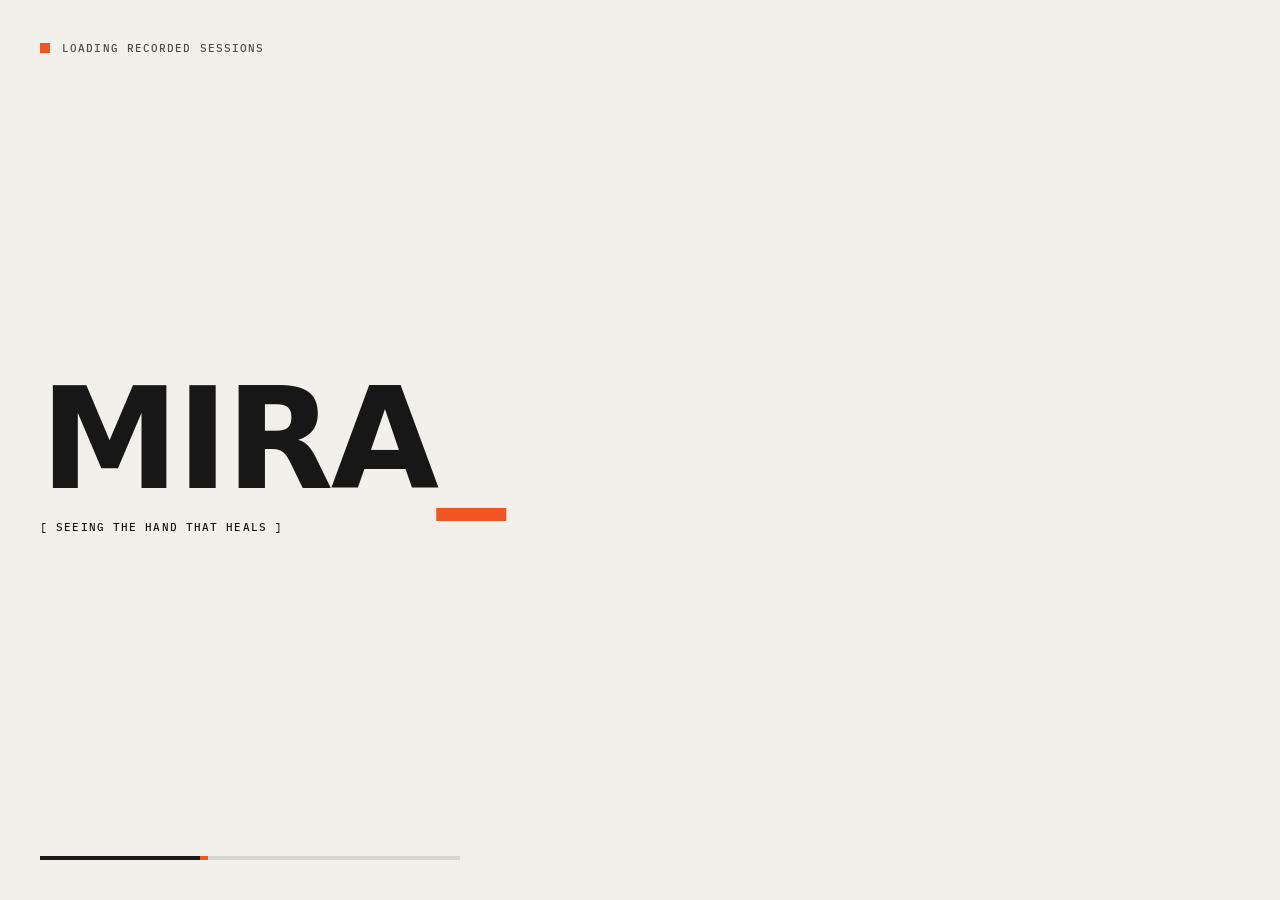
==== commit 46f1d2e4: "Mira: publish index.html" ====
--- a/index.html
+++ b/index.html
@@ -5,13 +5,13 @@
     <meta name="viewport" content="width=device-width, initial-scale=1.0" />
     <title>Mira</title>
     <meta name="description" content="Mira: hand rehabilitation sessions in mixed reality and on the webcam, for patients and clinicians." />
-    <script type="module" crossorigin src="./assets/dashboard-CLfu7mtj.js"></script>
-    <link rel="modulepreload" crossorigin href="./assets/index-3CLbw7dN.js">
-    <link rel="modulepreload" crossorigin href="./assets/cues-cnMtYs63.js">
-    <link rel="modulepreload" crossorigin href="./assets/400-yMtFgVXY.js">
+    <script type="module" crossorigin src="./assets/dashboard-BYeNt3ZC.js"></script>
+    <link rel="modulepreload" crossorigin href="./assets/index-EKNMaFfx.js">
+    <link rel="modulepreload" crossorigin href="./assets/cues-X9FVYBwP.js">
+    <link rel="modulepreload" crossorigin href="./assets/400-DFSgLle2.js">
     <link rel="stylesheet" crossorigin href="./assets/index-DZdnHfLA.css">
     <link rel="stylesheet" crossorigin href="./assets/400-BFPABru5.css">
-    <link rel="stylesheet" crossorigin href="./assets/dashboard-BR5g2XZd.css">
+    <link rel="stylesheet" crossorigin href="./assets/dashboard-Esm7G4Ft.css">
   </head>
   <body>
     <div id="root"></div>
--- a/assets/dashboard-Esm7G4Ft.css
+++ b/assets/dashboard-Esm7G4Ft.css
@@ -0,0 +1 @@
+@import"https://fonts.googleapis.com/css2?family=Atkinson+Hyperlegible+Next:wght@300..800&family=Atkinson+Hyperlegible+Mono:wght@400..700&display=swap";@font-face{font-family:IBM Plex Mono;font-style:normal;font-display:swap;font-weight:600;src:url(./ibm-plex-mono-cyrillic-ext-600-normal-V-xxqcpd.woff2) format("woff2"),url(./ibm-plex-mono-cyrillic-ext-600-normal-9HEixskS.woff) format("woff");unicode-range:U+0460-052F,U+1C80-1C8A,U+20B4,U+2DE0-2DFF,U+A640-A69F,U+FE2E-FE2F}@font-face{font-family:IBM Plex Mono;font-style:normal;font-display:swap;font-weight:600;src:url(./ibm-plex-mono-cyrillic-600-normal-CTOM6hUh.woff2) format("woff2"),url(./ibm-plex-mono-cyrillic-600-normal-fLZuRloM.woff) format("woff");unicode-range:U+0301,U+0400-045F,U+0490-0491,U+04B0-04B1,U+2116}@font-face{font-family:IBM Plex Mono;font-style:normal;font-display:swap;font-weight:600;src:url(./ibm-plex-mono-vietnamese-600-normal-D2EvbN8M.woff2) format("woff2"),url(./ibm-plex-mono-vietnamese-600-normal-iLQfcSjf.woff) format("woff");unicode-range:U+0102-0103,U+0110-0111,U+0128-0129,U+0168-0169,U+01A0-01A1,U+01AF-01B0,U+0300-0301,U+0303-0304,U+0308-0309,U+0323,U+0329,U+1EA0-1EF9,U+20AB}@font-face{font-family:IBM Plex Mono;font-style:normal;font-display:swap;font-weight:600;src:url(./ibm-plex-mono-latin-ext-600-normal-D38SheWl.woff2) format("woff2"),url(./ibm-plex-mono-latin-ext-600-normal-DmB0ttJJ.woff) format("woff");unicode-range:U+0100-02BA,U+02BD-02C5,U+02C7-02CC,U+02CE-02D7,U+02DD-02FF,U+0304,U+0308,U+0329,U+1D00-1DBF,U+1E00-1E9F,U+1EF2-1EFF,U+2020,U+20A0-20AB,U+20AD-20C0,U+2113,U+2C60-2C7F,U+A720-A7FF}@font-face{font-family:IBM Plex Mono;font-style:normal;font-display:swap;font-weight:600;src:url(./ibm-plex-mono-latin-600-normal-BgSNZQsw.woff2) format("woff2"),url(./ibm-plex-mono-latin-600-normal-DWFSQ4vo.woff) format("woff");unicode-range:U+0000-00FF,U+0131,U+0152-0153,U+02BB-02BC,U+02C6,U+02DA,U+02DC,U+0304,U+0308,U+0329,U+2000-206F,U+20AC,U+2122,U+2191,U+2193,U+2212,U+2215,U+FEFF,U+FFFD}/*! tailwindcss v4.3.3 | MIT License | https://tailwindcss.com */@layer properties{@supports (((-webkit-hyphens:none)) and (not (margin-trim:inline))) or ((-moz-orient:inline) and (not (color:rgb(from red r g b)))){*,:before,:after,::backdrop{--tw-translate-x:0;--tw-translate-y:0;--tw-translate-z:0;--tw-scale-x:1;--tw-scale-y:1;--tw-scale-z:1;--tw-rotate-x:initial;--tw-rotate-y:initial;--tw-rotate-z:initial;--tw-skew-x:initial;--tw-skew-y:initial;--tw-space-y-reverse:0;--tw-border-style:solid;--tw-gradient-position:initial;--tw-gradient-from:#0000;--tw-gradient-via:#0000;--tw-gradient-to:#0000;--tw-gradient-stops:initial;--tw-gradient-via-stops:initial;--tw-gradient-from-position:0%;--tw-gradient-via-position:50%;--tw-gradient-to-position:100%;--tw-leading:initial;--tw-font-weight:initial;--tw-tracking:initial;--tw-shadow:0 0 #0000;--tw-shadow-color:initial;--tw-shadow-alpha:100%;--tw-inset-shadow:0 0 #0000;--tw-inset-shadow-color:initial;--tw-inset-shadow-alpha:100%;--tw-ring-color:initial;--tw-ring-shadow:0 0 #0000;--tw-inset-ring-color:initial;--tw-inset-ring-shadow:0 0 #0000;--tw-ring-inset:initial;--tw-ring-offset-width:0px;--tw-ring-offset-color:#fff;--tw-ring-offset-shadow:0 0 #0000;--tw-outline-style:solid;--tw-blur:initial;--tw-brightness:initial;--tw-contrast:initial;--tw-grayscale:initial;--tw-hue-rotate:initial;--tw-invert:initial;--tw-opacity:initial;--tw-saturate:initial;--tw-sepia:initial;--tw-drop-shadow:initial;--tw-drop-shadow-color:initial;--tw-drop-shadow-alpha:100%;--tw-drop-shadow-size:initial;--tw-backdrop-blur:initial;--tw-backdrop-brightness:initial;--tw-backdrop-contrast:initial;--tw-backdrop-grayscale:initial;--tw-backdrop-hue-rotate:initial;--tw-backdrop-invert:initial;--tw-backdrop-opacity:initial;--tw-backdrop-saturate:initial;--tw-backdrop-sepia:initial}}}@layer theme{:root,:host{--font-sans:"Atkinson Hyperlegible Next", system-ui, sans-serif;--font-mono:"Atkinson Hyperlegible Mono", ui-monospace, monospace;--color-black:#000;--spacing:.25rem;--container-sm:24rem;--container-lg:32rem;--container-xl:36rem;--container-3xl:48rem;--font-weight-semibold:600;--tracking-wide:.025em;--leading-tight:1.25;--radius-xs:0px;--radius-sm:0px;--radius-md:0px;--radius-lg:0px;--radius-xl:0px;--animate-pulse:pulse 2s cubic-bezier(.4, 0, .6, 1) infinite;--aspect-video:16 / 9;--default-transition-duration:.15s;--default-transition-timing-function:cubic-bezier(.4, 0, .2, 1);--default-font-family:var(--font-sans);--default-mono-font-family:var(--font-mono);--color-primary:var(--md-sys-color-primary);--color-on-primary:var(--md-sys-color-on-primary);--color-primary-container:var(--md-sys-color-primary-container);--color-on-primary-container:var(--md-sys-color-on-primary-container);--color-secondary:var(--md-sys-color-secondary);--color-secondary-container:var(--md-sys-color-secondary-container);--color-on-secondary-container:var(--md-sys-color-on-secondary-container);--color-tertiary-container:var(--md-sys-color-tertiary-container);--color-on-tertiary-container:var(--md-sys-color-on-tertiary-container);--color-error:var(--md-sys-color-error);--color-on-error:var(--md-sys-color-on-error);--color-error-container:var(--md-sys-color-error-container);--color-on-error-container:var(--md-sys-color-on-error-container);--color-surface:var(--md-sys-color-surface);--color-surface-container-low:var(--md-sys-color-surface-container-low);--color-surface-container:var(--md-sys-color-surface-container);--color-surface-container-high:var(--md-sys-color-surface-container-high);--color-surface-container-highest:var(--md-sys-color-surface-container-highest);--color-on-surface:var(--md-sys-color-on-surface);--color-on-surface-variant:var(--md-sys-color-on-surface-variant);--color-outline:var(--md-sys-color-outline);--color-outline-variant:var(--md-sys-color-outline-variant);--color-inverse-surface:var(--md-sys-color-inverse-surface);--color-inverse-on-surface:var(--md-sys-color-inverse-on-surface);--color-inverse-primary:var(--md-sys-color-inverse-primary);--color-scrim:var(--md-sys-color-scrim);--color-success:var(--md-sys-color-success);--color-success-container:var(--md-sys-color-success-container);--color-on-success-container:var(--md-sys-color-on-success-container);--color-warning:var(--md-sys-color-warning);--color-warning-container:var(--md-sys-color-warning-container);--color-on-warning-container:var(--md-sys-color-on-warning-container);--color-accent:var(--mira-accent);--color-on-accent:var(--mira-on-accent);--radius-full:0px}}@layer base{*,:after,:before,::backdrop{box-sizing:border-box;border:0 solid;margin:0;padding:0}::file-selector-button{box-sizing:border-box;border:0 solid;margin:0;padding:0}html,:host{-webkit-text-size-adjust:100%;tab-size:4;line-height:1.5;font-family:var(--default-font-family,-apple-system, BlinkMacSystemFont, "Segoe UI", Roboto, "Helvetica Neue", "Noto Sans", Arial, sans-serif, "Apple Color Emoji", "Segoe UI Emoji", "Segoe UI Symbol", "Noto Color Emoji");font-feature-settings:var(--default-font-feature-settings,normal);font-variation-settings:var(--default-font-variation-settings,normal);-webkit-tap-highlight-color:transparent}hr{height:0;color:inherit;border-top-width:1px}abbr:where([title]){-webkit-text-decoration:underline dotted;text-decoration:underline dotted}h1,h2,h3,h4,h5,h6{font-size:inherit;font-weight:inherit}a{color:inherit;-webkit-text-decoration:inherit;text-decoration:inherit}b,strong{font-weight:bolder}code,kbd,samp,pre{font-family:var(--default-mono-font-family,ui-monospace, SFMono-Regular, Menlo, Monaco, Consolas, "Liberation Mono", "Courier New", monospace);font-feature-settings:var(--default-mono-font-feature-settings,normal);font-variation-settings:var(--default-mono-font-variation-settings,normal);font-size:1em}small{font-size:80%}sub,sup{vertical-align:baseline;font-size:75%;line-height:0;position:relative}sub{bottom:-.25em}sup{top:-.5em}table{text-indent:0;border-color:inherit;border-collapse:collapse}:-moz-focusring:where(:not(iframe)){outline:auto}progress{vertical-align:baseline}summary{display:list-item}ol,ul,menu{list-style:none}img,svg,video,canvas,audio,iframe,embed,object{vertical-align:middle;display:block}img,video{max-width:100%;height:auto}button,input,select,optgroup,textarea{font:inherit;font-feature-settings:inherit;font-variation-settings:inherit;letter-spacing:inherit;color:inherit;opacity:1;background-color:#0000;border-radius:0}::file-selector-button{font:inherit;font-feature-settings:inherit;font-variation-settings:inherit;letter-spacing:inherit;color:inherit;opacity:1;background-color:#0000;border-radius:0}:where(select:is([multiple],[size])) optgroup{font-weight:bolder}:where(select:is([multiple],[size])) optgroup option{padding-inline-start:20px}::file-selector-button{margin-inline-end:4px}::placeholder{opacity:1}@supports (not ((-webkit-appearance:-apple-pay-button))) or (contain-intrinsic-size:1px){::placeholder{color:currentColor}@supports (color:color-mix(in lab,red,red)){::placeholder{color:color-mix(in oklab,currentcolor 50%,transparent)}}}textarea{resize:vertical}::-webkit-search-decoration{-webkit-appearance:none}::-webkit-date-and-time-value{min-height:1lh;text-align:inherit}::-webkit-datetime-edit{display:inline-flex}::-webkit-datetime-edit-fields-wrapper{padding:0}::-webkit-datetime-edit{padding-block:0}::-webkit-datetime-edit-year-field{padding-block:0}::-webkit-datetime-edit-month-field{padding-block:0}::-webkit-datetime-edit-day-field{padding-block:0}::-webkit-datetime-edit-hour-field{padding-block:0}::-webkit-datetime-edit-minute-field{padding-block:0}::-webkit-datetime-edit-second-field{padding-block:0}::-webkit-datetime-edit-millisecond-field{padding-block:0}::-webkit-datetime-edit-meridiem-field{padding-block:0}::-webkit-calendar-picker-indicator{line-height:1}:-moz-ui-invalid{box-shadow:none}button,input:where([type=button],[type=reset],[type=submit]){appearance:button}::file-selector-button{appearance:button}::-webkit-inner-spin-button{height:auto}::-webkit-outer-spin-button{height:auto}[hidden]:where(:not([hidden=until-found])){display:none!important}}@layer components;@layer utilities{.pointer-events-none{pointer-events:none}.invisible{visibility:hidden}.visible{visibility:visible}.absolute{position:absolute}.fixed{position:fixed}.relative{position:relative}.static{position:static}.sticky{position:sticky}.inset-0{inset:0}.inset-x-0{inset-inline:0}.inset-y-0{inset-block:0}.top-0{top:0}.top-1{top:var(--spacing)}.top-1\/2{top:50%}.top-3{top:calc(var(--spacing) * 3)}.top-4{top:calc(var(--spacing) * 4)}.top-\[34\%\]{top:34%}.right-0{right:0}.right-3{right:calc(var(--spacing) * 3)}.right-4{right:calc(var(--spacing) * 4)}.bottom-0{bottom:0}.bottom-3{bottom:calc(var(--spacing) * 3)}.bottom-9{bottom:calc(var(--spacing) * 9)}.bottom-16{bottom:calc(var(--spacing) * 16)}.bottom-24{bottom:calc(var(--spacing) * 24)}.left-0{left:0}.left-1\/2{left:50%}.left-3{left:calc(var(--spacing) * 3)}.left-\[6px\]{left:6px}.left-\[22px\]{left:22px}.z-10{z-index:10}.z-20{z-index:20}.z-30{z-index:30}.z-40{z-index:40}.z-50{z-index:50}.z-\[60\]{z-index:60}.z-\[70\]{z-index:70}.m-0{margin:0}.-mx-1{margin-inline:calc(var(--spacing) * -1)}.mx-auto{margin-inline:auto}.my-4{margin-block:calc(var(--spacing) * 4)}.my-5{margin-block:calc(var(--spacing) * 5)}.mt-0\.5{margin-top:calc(var(--spacing) * .5)}.mt-1{margin-top:var(--spacing)}.mt-1\.5{margin-top:calc(var(--spacing) * 1.5)}.mt-2{margin-top:calc(var(--spacing) * 2)}.mt-3{margin-top:calc(var(--spacing) * 3)}.mt-4{margin-top:calc(var(--spacing) * 4)}.mt-5{margin-top:calc(var(--spacing) * 5)}.mt-6{margin-top:calc(var(--spacing) * 6)}.mt-8{margin-top:calc(var(--spacing) * 8)}.mt-10{margin-top:calc(var(--spacing) * 10)}.mt-24{margin-top:calc(var(--spacing) * 24)}.mt-auto{margin-top:auto}.mt-px{margin-top:1px}.-mr-2{margin-right:calc(var(--spacing) * -2)}.mr-1{margin-right:var(--spacing)}.mb-2{margin-bottom:calc(var(--spacing) * 2)}.mb-3{margin-bottom:calc(var(--spacing) * 3)}.mb-4{margin-bottom:calc(var(--spacing) * 4)}.-ml-3{margin-left:calc(var(--spacing) * -3)}.ml-1{margin-left:var(--spacing)}.ml-auto{margin-left:auto}.block{display:block}.flex{display:flex}.grid{display:grid}.hidden{display:none}.hidden\!{display:none!important}.inline{display:inline}.inline-block{display:inline-block}.inline-flex{display:inline-flex}.table{display:table}.aspect-\[3\/4\]{aspect-ratio:3/4}.aspect-\[4\/3\]{aspect-ratio:4/3}.aspect-\[16\/7\]{aspect-ratio:16/7}.aspect-\[16\/11\]{aspect-ratio:16/11}.aspect-video{aspect-ratio:var(--aspect-video)}.h-0\.5{height:calc(var(--spacing) * .5)}.h-1{height:var(--spacing)}.h-1\.5{height:calc(var(--spacing) * 1.5)}.h-2\.5{height:calc(var(--spacing) * 2.5)}.h-3{height:calc(var(--spacing) * 3)}.h-3\.5{height:calc(var(--spacing) * 3.5)}.h-4{height:calc(var(--spacing) * 4)}.h-5{height:calc(var(--spacing) * 5)}.h-6{height:calc(var(--spacing) * 6)}.h-7{height:calc(var(--spacing) * 7)}.h-8{height:calc(var(--spacing) * 8)}.h-9{height:calc(var(--spacing) * 9)}.h-10{height:calc(var(--spacing) * 10)}.h-11{height:calc(var(--spacing) * 11)}.h-14{height:calc(var(--spacing) * 14)}.h-16{height:calc(var(--spacing) * 16)}.h-40{height:calc(var(--spacing) * 40)}.h-\[72px\]{height:72px}.h-full{height:100%}.h-px{height:1px}.h-screen{height:100vh}.max-h-\[60vh\]{max-height:60vh}.min-h-11{min-height:calc(var(--spacing) * 11)}.min-h-12{min-height:calc(var(--spacing) * 12)}.min-h-14{min-height:calc(var(--spacing) * 14)}.min-h-\[52vh\]{min-height:52vh}.min-h-\[360px\]{min-height:360px}.min-h-full{min-height:100%}.w-1\.5{width:calc(var(--spacing) * 1.5)}.w-2{width:calc(var(--spacing) * 2)}.w-2\.5{width:calc(var(--spacing) * 2.5)}.w-2\/5{width:40%}.w-3{width:calc(var(--spacing) * 3)}.w-3\.5{width:calc(var(--spacing) * 3.5)}.w-4{width:calc(var(--spacing) * 4)}.w-5{width:calc(var(--spacing) * 5)}.w-6{width:calc(var(--spacing) * 6)}.w-10{width:calc(var(--spacing) * 10)}.w-12{width:calc(var(--spacing) * 12)}.w-64{width:calc(var(--spacing) * 64)}.w-\[4px\]{width:4px}.w-\[26\%\]{width:26%}.w-\[52px\]{width:52px}.w-\[92px\]{width:92px}.w-\[220px\]{width:220px}.w-\[400px\]{width:400px}.w-\[440px\]{width:440px}.w-full{width:100%}.max-w-3xl{max-width:var(--container-3xl)}.max-w-12{max-width:calc(var(--spacing) * 12)}.max-w-\[340px\]{max-width:340px}.max-w-\[420px\]{max-width:420px}.max-w-\[560px\]{max-width:560px}.max-w-\[1320px\]{max-width:1320px}.max-w-\[1400px\]{max-width:1400px}.max-w-\[calc\(100vw-32px\)\]{max-width:calc(100vw - 32px)}.max-w-full{max-width:100%}.max-w-lg{max-width:var(--container-lg)}.max-w-sm{max-width:var(--container-sm)}.max-w-xl{max-width:var(--container-xl)}.min-w-0{min-width:0}.min-w-\[200px\]{min-width:200px}.min-w-\[280px\]{min-width:280px}.flex-1{flex:1}.shrink-0{flex-shrink:0}.grow{flex-grow:1}.origin-left{transform-origin:0}.-translate-x-1\/2{--tw-translate-x: -50% ;translate:var(--tw-translate-x) var(--tw-translate-y)}.-translate-y-1\/2{--tw-translate-y: -50% ;translate:var(--tw-translate-x) var(--tw-translate-y)}.scale-x-0{--tw-scale-x:0%;scale:var(--tw-scale-x) var(--tw-scale-y)}.transform{transform:var(--tw-rotate-x,) var(--tw-rotate-y,) var(--tw-rotate-z,) var(--tw-skew-x,) var(--tw-skew-y,)}.transform\!{transform:var(--tw-rotate-x,) var(--tw-rotate-y,) var(--tw-rotate-z,) var(--tw-skew-x,) var(--tw-skew-y,)!important}.animate-pulse{animation:var(--animate-pulse)}.cursor-pointer{cursor:pointer}.resize{resize:both}.grid-cols-1{grid-template-columns:repeat(1,minmax(0,1fr))}.grid-cols-5{grid-template-columns:repeat(5,minmax(0,1fr))}.grid-cols-11{grid-template-columns:repeat(11,minmax(0,1fr))}.flex-col{flex-direction:column}.flex-wrap{flex-wrap:wrap}.place-items-center{place-items:center}.items-baseline{align-items:baseline}.items-center{align-items:center}.items-end{align-items:flex-end}.items-start{align-items:flex-start}.justify-around{justify-content:space-around}.justify-between{justify-content:space-between}.justify-center{justify-content:center}.justify-end{justify-content:flex-end}.gap-0\.5{gap:calc(var(--spacing) * .5)}.gap-1{gap:var(--spacing)}.gap-1\.5{gap:calc(var(--spacing) * 1.5)}.gap-2{gap:calc(var(--spacing) * 2)}.gap-3{gap:calc(var(--spacing) * 3)}.gap-4{gap:calc(var(--spacing) * 4)}.gap-5{gap:calc(var(--spacing) * 5)}.gap-6{gap:calc(var(--spacing) * 6)}:where(.space-y-1>:not(:last-child)){--tw-space-y-reverse:0;margin-block-start:calc(var(--spacing) * var(--tw-space-y-reverse));margin-block-end:calc(var(--spacing) * calc(1 - var(--tw-space-y-reverse)))}:where(.space-y-2>:not(:last-child)){--tw-space-y-reverse:0;margin-block-start:calc(calc(var(--spacing) * 2) * var(--tw-space-y-reverse));margin-block-end:calc(calc(var(--spacing) * 2) * calc(1 - var(--tw-space-y-reverse)))}:where(.space-y-3>:not(:last-child)){--tw-space-y-reverse:0;margin-block-start:calc(calc(var(--spacing) * 3) * var(--tw-space-y-reverse));margin-block-end:calc(calc(var(--spacing) * 3) * calc(1 - var(--tw-space-y-reverse)))}:where(.space-y-4>:not(:last-child)){--tw-space-y-reverse:0;margin-block-start:calc(calc(var(--spacing) * 4) * var(--tw-space-y-reverse));margin-block-end:calc(calc(var(--spacing) * 4) * calc(1 - var(--tw-space-y-reverse)))}:where(.space-y-5>:not(:last-child)){--tw-space-y-reverse:0;margin-block-start:calc(calc(var(--spacing) * 5) * var(--tw-space-y-reverse));margin-block-end:calc(calc(var(--spacing) * 5) * calc(1 - var(--tw-space-y-reverse)))}:where(.space-y-6>:not(:last-child)){--tw-space-y-reverse:0;margin-block-start:calc(calc(var(--spacing) * 6) * var(--tw-space-y-reverse));margin-block-end:calc(calc(var(--spacing) * 6) * calc(1 - var(--tw-space-y-reverse)))}.gap-x-3{column-gap:calc(var(--spacing) * 3)}.gap-x-6{column-gap:calc(var(--spacing) * 6)}.gap-y-1{row-gap:var(--spacing)}.self-center{align-self:center}.self-start{align-self:flex-start}.truncate{text-overflow:ellipsis;white-space:nowrap;overflow:hidden}.overflow-hidden{overflow:hidden}.overflow-x-auto{overflow-x:auto}.overflow-y-auto{overflow-y:auto}.rounded{border-radius:.25rem}.rounded-full{border-radius:var(--radius-full)}.rounded-lg{border-radius:var(--radius-lg)}.rounded-md{border-radius:var(--radius-md)}.rounded-sm{border-radius:var(--radius-sm)}.rounded-xs{border-radius:var(--radius-xs)}.rounded-t-xs{border-top-left-radius:var(--radius-xs);border-top-right-radius:var(--radius-xs)}.rounded-l-xl{border-top-left-radius:var(--radius-xl);border-bottom-left-radius:var(--radius-xl)}.border{border-style:var(--tw-border-style);border-width:1px}.border-0{border-style:var(--tw-border-style);border-width:0}.border-2{border-style:var(--tw-border-style);border-width:2px}.border-t{border-top-style:var(--tw-border-style);border-top-width:1px}.border-b{border-bottom-style:var(--tw-border-style);border-bottom-width:1px}.border-b-2{border-bottom-style:var(--tw-border-style);border-bottom-width:2px}.border-l{border-left-style:var(--tw-border-style);border-left-width:1px}.border-error{border-color:var(--color-error)}.border-on-surface,.border-on-surface\/40{border-color:var(--color-on-surface)}@supports (color:color-mix(in lab,red,red)){.border-on-surface\/40{border-color:color-mix(in oklab,var(--color-on-surface) 40%,transparent)}}.border-on-surface\/50{border-color:var(--color-on-surface)}@supports (color:color-mix(in lab,red,red)){.border-on-surface\/50{border-color:color-mix(in oklab,var(--color-on-surface) 50%,transparent)}}.border-outline{border-color:var(--color-outline)}.border-outline-variant{border-color:var(--color-outline-variant)}.border-primary{border-color:var(--color-primary)}.\!bg-\[\#f1f0eb\]{background-color:#f1f0eb!important}.bg-\[\#171717\]{background-color:#171717}.bg-\[\#f1f0eb\]{background-color:#f1f0eb}.bg-\[var\(--card-bg\)\]{background-color:var(--card-bg)}.bg-\[var\(--mira-nerve\)\]{background-color:var(--mira-nerve)}.bg-\[var\(--mira-stage\)\]{background-color:var(--mira-stage)}.bg-\[var\(--mira-tendon\)\]{background-color:var(--mira-tendon)}.bg-accent{background-color:var(--color-accent)}.bg-error{background-color:var(--color-error)}.bg-error-container{background-color:var(--color-error-container)}.bg-inverse-surface{background-color:var(--color-inverse-surface)}.bg-on-surface,.bg-on-surface\/12{background-color:var(--color-on-surface)}@supports (color:color-mix(in lab,red,red)){.bg-on-surface\/12{background-color:color-mix(in oklab,var(--color-on-surface) 12%,transparent)}}.bg-on-surface\/50{background-color:var(--color-on-surface)}@supports (color:color-mix(in lab,red,red)){.bg-on-surface\/50{background-color:color-mix(in oklab,var(--color-on-surface) 50%,transparent)}}.bg-outline-variant{background-color:var(--color-outline-variant)}.bg-primary{background-color:var(--color-primary)}.bg-primary-container{background-color:var(--color-primary-container)}.bg-scrim\/32{background-color:var(--color-scrim)}@supports (color:color-mix(in lab,red,red)){.bg-scrim\/32{background-color:color-mix(in oklab,var(--color-scrim) 32%,transparent)}}.bg-scrim\/60{background-color:var(--color-scrim)}@supports (color:color-mix(in lab,red,red)){.bg-scrim\/60{background-color:color-mix(in oklab,var(--color-scrim) 60%,transparent)}}.bg-secondary-container{background-color:var(--color-secondary-container)}.bg-success-container{background-color:var(--color-success-container)}.bg-surface{background-color:var(--color-surface)}.bg-surface-container{background-color:var(--color-surface-container)}.bg-surface-container-high{background-color:var(--color-surface-container-high)}.bg-surface-container-highest{background-color:var(--color-surface-container-highest)}.bg-surface-container-low{background-color:var(--color-surface-container-low)}.bg-surface\/95{background-color:var(--color-surface)}@supports (color:color-mix(in lab,red,red)){.bg-surface\/95{background-color:color-mix(in oklab,var(--color-surface) 95%,transparent)}}.bg-tertiary-container{background-color:var(--color-tertiary-container)}.bg-transparent{background-color:#0000}.bg-warning-container{background-color:var(--color-warning-container)}.bg-gradient-to-t{--tw-gradient-position:to top in oklab;background-image:linear-gradient(var(--tw-gradient-stops))}.from-black\/60{--tw-gradient-from:#0009}@supports (color:color-mix(in lab,red,red)){.from-black\/60{--tw-gradient-from:color-mix(in oklab, var(--color-black) 60%, transparent)}}.from-black\/60{--tw-gradient-stops:var(--tw-gradient-via-stops,var(--tw-gradient-position), var(--tw-gradient-from) var(--tw-gradient-from-position), var(--tw-gradient-to) var(--tw-gradient-to-position))}.fill-on-surface{fill:var(--color-on-surface)}.fill-on-surface-variant{fill:var(--color-on-surface-variant)}.object-contain{object-fit:contain}.\!p-0{padding:0!important}.p-2{padding:calc(var(--spacing) * 2)}.p-3{padding:calc(var(--spacing) * 3)}.p-4{padding:calc(var(--spacing) * 4)}.p-5{padding:calc(var(--spacing) * 5)}.p-6{padding:calc(var(--spacing) * 6)}.p-7{padding:calc(var(--spacing) * 7)}.px-0{padding-inline:0}.px-1{padding-inline:var(--spacing)}.px-1\.5{padding-inline:calc(var(--spacing) * 1.5)}.px-2{padding-inline:calc(var(--spacing) * 2)}.px-2\.5{padding-inline:calc(var(--spacing) * 2.5)}.px-3{padding-inline:calc(var(--spacing) * 3)}.px-4{padding-inline:calc(var(--spacing) * 4)}.px-5{padding-inline:calc(var(--spacing) * 5)}.px-6{padding-inline:calc(var(--spacing) * 6)}.px-8{padding-inline:calc(var(--spacing) * 8)}.py-0\.5{padding-block:calc(var(--spacing) * .5)}.py-2{padding-block:calc(var(--spacing) * 2)}.py-3{padding-block:calc(var(--spacing) * 3)}.py-4{padding-block:calc(var(--spacing) * 4)}.py-5{padding-block:calc(var(--spacing) * 5)}.py-10{padding-block:calc(var(--spacing) * 10)}.py-12{padding-block:calc(var(--spacing) * 12)}.pt-3{padding-top:calc(var(--spacing) * 3)}.pt-4{padding-top:calc(var(--spacing) * 4)}.pt-6{padding-top:calc(var(--spacing) * 6)}.pt-8{padding-top:calc(var(--spacing) * 8)}.pr-2{padding-right:calc(var(--spacing) * 2)}.pr-3{padding-right:calc(var(--spacing) * 3)}.pr-4{padding-right:calc(var(--spacing) * 4)}.pr-5{padding-right:calc(var(--spacing) * 5)}.pb-2{padding-bottom:calc(var(--spacing) * 2)}.pb-3{padding-bottom:calc(var(--spacing) * 3)}.pb-5{padding-bottom:calc(var(--spacing) * 5)}.pb-6{padding-bottom:calc(var(--spacing) * 6)}.pb-28{padding-bottom:calc(var(--spacing) * 28)}.pl-2{padding-left:calc(var(--spacing) * 2)}.pl-3{padding-left:calc(var(--spacing) * 3)}.pl-4{padding-left:calc(var(--spacing) * 4)}.pl-6{padding-left:calc(var(--spacing) * 6)}.text-center{text-align:center}.text-left{text-align:left}.text-right{text-align:right}.align-top{vertical-align:top}.font-mono{font-family:var(--font-mono)}.type-body-l{letter-spacing:.25px;font-size:16px;font-weight:400;line-height:24px}.type-body-m{letter-spacing:.2px;font-size:14px;font-weight:400;line-height:20px}.type-body-s{letter-spacing:.3px;font-size:12px;font-weight:400;line-height:16px}.type-label-l{letter-spacing:.1px;font-size:14px;font-weight:600;line-height:20px}.type-label-m{letter-spacing:.4px;font-size:12px;font-weight:600;line-height:16px}.type-label-s{letter-spacing:.4px;font-size:11px;font-weight:600;line-height:16px}.type-title-m{letter-spacing:.15px;font-size:16px;font-weight:600;line-height:24px}.type-title-s{letter-spacing:.1px;font-size:14px;font-weight:600;line-height:20px}.type-display-m{font-size:45px;font-weight:400;line-height:52px}.type-headline-l{font-size:32px;font-weight:400;line-height:40px}.type-headline-m{font-size:28px;font-weight:400;line-height:36px}.type-headline-s{font-size:24px;font-weight:400;line-height:32px}.type-title-l{font-size:22px;font-weight:400;line-height:28px}.\!text-\[12px\]{font-size:12px!important}.\!text-\[30px\]{font-size:30px!important}.\!text-\[34px\]{font-size:34px!important}.text-\[11px\]{font-size:11px}.text-\[12px\]{font-size:12px}.text-\[15px\]{font-size:15px}.text-\[17px\]{font-size:17px}.text-\[24px\]{font-size:24px}.text-\[44px\]{font-size:44px}.text-\[56px\]{font-size:56px}.text-\[64px\]{font-size:64px}.text-\[72px\]{font-size:72px}.\!leading-\[36px\]{--tw-leading:36px!important;line-height:36px!important}.\!leading-\[40px\]{--tw-leading:40px!important;line-height:40px!important}.leading-\[1\.05\]{--tw-leading:1.05;line-height:1.05}.leading-none{--tw-leading:1;line-height:1}.leading-tight{--tw-leading:var(--leading-tight);line-height:var(--leading-tight)}.font-\[700\]{--tw-font-weight:700;font-weight:700}.font-semibold{--tw-font-weight:var(--font-weight-semibold);font-weight:var(--font-weight-semibold)}.tracking-wide{--tw-tracking:var(--tracking-wide);letter-spacing:var(--tracking-wide)}.break-all{word-break:break-all}.whitespace-nowrap{white-space:nowrap}.\!text-\[\#4d4d4d\]{color:#4d4d4d!important}.\!text-\[\#171717\]{color:#171717!important}.\!text-\[\#a3a3a3\]{color:#a3a3a3!important}.\!text-current{color:currentColor!important}.\!text-error{color:var(--color-error)!important}.\!text-on-surface{color:var(--color-on-surface)!important}.text-\[\#4d4d4d\]{color:#4d4d4d}.text-\[\#171717\]{color:#171717}.text-\[\#a3a3a3\]{color:#a3a3a3}.text-\[\#c9c8c3\]{color:#c9c8c3}.text-\[\#dedede\]{color:#dedede}.text-\[\#f1f0eb\]{color:#f1f0eb}.text-\[var\(--mira-tendon\)\],.text-\[var\(--mira-tendon\)\]\/60{color:var(--mira-tendon)}@supports (color:color-mix(in lab,red,red)){.text-\[var\(--mira-tendon\)\]\/60{color:color-mix(in oklab,var(--mira-tendon) 60%,transparent)}}.text-\[var\(--mira-tendon\)\]\/80{color:var(--mira-tendon)}@supports (color:color-mix(in lab,red,red)){.text-\[var\(--mira-tendon\)\]\/80{color:color-mix(in oklab,var(--mira-tendon) 80%,transparent)}}.text-error{color:var(--color-error)}.text-inverse-on-surface{color:var(--color-inverse-on-surface)}.text-inverse-primary{color:var(--color-inverse-primary)}.text-on-accent{color:var(--color-on-accent)}.text-on-error{color:var(--color-on-error)}.text-on-error-container{color:var(--color-on-error-container)}.text-on-primary{color:var(--color-on-primary)}.text-on-primary-container{color:var(--color-on-primary-container)}.text-on-secondary-container{color:var(--color-on-secondary-container)}.text-on-success-container{color:var(--color-on-success-container)}.text-on-surface{color:var(--color-on-surface)}.text-on-surface-variant{color:var(--color-on-surface-variant)}.text-on-tertiary-container{color:var(--color-on-tertiary-container)}.text-on-warning-container{color:var(--color-on-warning-container)}.text-primary{color:var(--color-primary)}.text-secondary{color:var(--color-secondary)}.text-success{color:var(--color-success)}.text-surface{color:var(--color-surface)}.text-warning{color:var(--color-warning)}.underline{text-decoration-line:underline}.decoration-accent{-webkit-text-decoration-color:var(--color-accent);text-decoration-color:var(--color-accent)}.decoration-\[3px\]{text-decoration-thickness:3px}.underline-offset-\[6px\]{text-underline-offset:6px}.caret-accent{caret-color:var(--color-accent)}.accent-\[var\(--md-sys-color-primary\)\]{accent-color:var(--md-sys-color-primary)}.opacity-60{opacity:.6}.opacity-70{opacity:.7}.opacity-80{opacity:.8}.shadow{--tw-shadow:0 1px 3px 0 var(--tw-shadow-color,#0000001a), 0 1px 2px -1px var(--tw-shadow-color,#0000001a);box-shadow:var(--tw-inset-shadow),var(--tw-inset-ring-shadow),var(--tw-ring-offset-shadow),var(--tw-ring-shadow),var(--tw-shadow)}.shadow\!{--tw-shadow:0 1px 3px 0 var(--tw-shadow-color,#0000001a), 0 1px 2px -1px var(--tw-shadow-color,#0000001a)!important;box-shadow:var(--tw-inset-shadow),var(--tw-inset-ring-shadow),var(--tw-ring-offset-shadow),var(--tw-ring-shadow),var(--tw-shadow)!important}.shadow-\[inset_0_-1px_0_var\(--book-line\)\]{--tw-shadow:inset 0 -1px 0 var(--tw-shadow-color,var(--book-line));box-shadow:var(--tw-inset-shadow),var(--tw-inset-ring-shadow),var(--tw-ring-offset-shadow),var(--tw-ring-shadow),var(--tw-shadow)}.shadow-\[inset_0_0_0_1px_\#3a3a3a\]{--tw-shadow:inset 0 0 0 1px var(--tw-shadow-color,#3a3a3a);box-shadow:var(--tw-inset-shadow),var(--tw-inset-ring-shadow),var(--tw-ring-offset-shadow),var(--tw-ring-shadow),var(--tw-shadow)}.shadow-\[inset_0_0_0_1px_\#4d4d4d\]{--tw-shadow:inset 0 0 0 1px var(--tw-shadow-color,#4d4d4d);box-shadow:var(--tw-inset-shadow),var(--tw-inset-ring-shadow),var(--tw-ring-offset-shadow),var(--tw-ring-shadow),var(--tw-shadow)}.shadow-\[inset_0_0_0_1px_var\(--book-line\)\]{--tw-shadow:inset 0 0 0 1px var(--tw-shadow-color,var(--book-line));box-shadow:var(--tw-inset-shadow),var(--tw-inset-ring-shadow),var(--tw-ring-offset-shadow),var(--tw-ring-shadow),var(--tw-shadow)}.shadow-\[inset_0_0_0_1px_var\(--md-sys-color-on-surface\)\,inset_0_4px_0_var\(--mira-accent\)\]{--tw-shadow:inset 0 0 0 1px var(--tw-shadow-color,var(--md-sys-color-on-surface)), inset 0 4px 0 var(--tw-shadow-color,var(--mira-accent));box-shadow:var(--tw-inset-shadow),var(--tw-inset-ring-shadow),var(--tw-ring-offset-shadow),var(--tw-ring-shadow),var(--tw-shadow)}.shadow-\[inset_0_0_0_1px_var\(--md-sys-color-on-surface\)\]{--tw-shadow:inset 0 0 0 1px var(--tw-shadow-color,var(--md-sys-color-on-surface));box-shadow:var(--tw-inset-shadow),var(--tw-inset-ring-shadow),var(--tw-ring-offset-shadow),var(--tw-ring-shadow),var(--tw-shadow)}.shadow-\[var\(--md-sys-elevation-1\)\]{--tw-shadow:var(--md-sys-elevation-1);box-shadow:var(--tw-inset-shadow),var(--tw-inset-ring-shadow),var(--tw-ring-offset-shadow),var(--tw-ring-shadow),var(--tw-shadow)}.shadow-\[var\(--md-sys-elevation-2\)\]{--tw-shadow:var(--md-sys-elevation-2);box-shadow:var(--tw-inset-shadow),var(--tw-inset-ring-shadow),var(--tw-ring-offset-shadow),var(--tw-ring-shadow),var(--tw-shadow)}.shadow-\[var\(--md-sys-elevation-3\)\]{--tw-shadow:var(--md-sys-elevation-3);box-shadow:var(--tw-inset-shadow),var(--tw-inset-ring-shadow),var(--tw-ring-offset-shadow),var(--tw-ring-shadow),var(--tw-shadow)}.ring{--tw-ring-shadow:var(--tw-ring-inset,) 0 0 0 calc(1px + var(--tw-ring-offset-width)) var(--tw-ring-color,currentcolor);box-shadow:var(--tw-inset-shadow),var(--tw-inset-ring-shadow),var(--tw-ring-offset-shadow),var(--tw-ring-shadow),var(--tw-shadow)}.ring-2{--tw-ring-shadow:var(--tw-ring-inset,) 0 0 0 calc(2px + var(--tw-ring-offset-width)) var(--tw-ring-color,currentcolor);box-shadow:var(--tw-inset-shadow),var(--tw-inset-ring-shadow),var(--tw-ring-offset-shadow),var(--tw-ring-shadow),var(--tw-shadow)}.ring-\[var\(--mira-tendon\)\]\/60{--tw-ring-color:var(--mira-tendon)}@supports (color:color-mix(in lab,red,red)){.ring-\[var\(--mira-tendon\)\]\/60{--tw-ring-color:color-mix(in oklab, var(--mira-tendon) 60%, transparent)}}.outline,.outline-1{outline-style:var(--tw-outline-style);outline-width:1px}.outline-offset-\[-3px\]{outline-offset:-3px}.outline-outline{outline-color:var(--color-outline)}.blur{--tw-blur:blur(8px);filter:var(--tw-blur,) var(--tw-brightness,) var(--tw-contrast,) var(--tw-grayscale,) var(--tw-hue-rotate,) var(--tw-invert,) var(--tw-saturate,) var(--tw-sepia,) var(--tw-drop-shadow,)}.drop-shadow{--tw-drop-shadow-size:drop-shadow(0 1px 2px var(--tw-drop-shadow-color,#0000001a)) drop-shadow(0 1px 1px var(--tw-drop-shadow-color,#0000000f));--tw-drop-shadow:drop-shadow(0 1px 2px #0000001a) drop-shadow(0 1px 1px #0000000f);filter:var(--tw-blur,) var(--tw-brightness,) var(--tw-contrast,) var(--tw-grayscale,) var(--tw-hue-rotate,) var(--tw-invert,) var(--tw-saturate,) var(--tw-sepia,) var(--tw-drop-shadow,)}.filter{filter:var(--tw-blur,) var(--tw-brightness,) var(--tw-contrast,) var(--tw-grayscale,) var(--tw-hue-rotate,) var(--tw-invert,) var(--tw-saturate,) var(--tw-sepia,) var(--tw-drop-shadow,)}.filter\!{filter:var(--tw-blur,) var(--tw-brightness,) var(--tw-contrast,) var(--tw-grayscale,) var(--tw-hue-rotate,) var(--tw-invert,) var(--tw-saturate,) var(--tw-sepia,) var(--tw-drop-shadow,)!important}.backdrop-blur-\[2px\]{--tw-backdrop-blur:blur(2px);-webkit-backdrop-filter:var(--tw-backdrop-blur,) var(--tw-backdrop-brightness,) var(--tw-backdrop-contrast,) var(--tw-backdrop-grayscale,) var(--tw-backdrop-hue-rotate,) var(--tw-backdrop-invert,) var(--tw-backdrop-opacity,) var(--tw-backdrop-saturate,) var(--tw-backdrop-sepia,);backdrop-filter:var(--tw-backdrop-blur,) var(--tw-backdrop-brightness,) var(--tw-backdrop-contrast,) var(--tw-backdrop-grayscale,) var(--tw-backdrop-hue-rotate,) var(--tw-backdrop-invert,) var(--tw-backdrop-opacity,) var(--tw-backdrop-saturate,) var(--tw-backdrop-sepia,)}.transition{transition-property:color,background-color,border-color,outline-color,text-decoration-color,fill,stroke,--tw-gradient-from,--tw-gradient-via,--tw-gradient-to,opacity,box-shadow,transform,translate,scale,rotate,filter,-webkit-backdrop-filter,backdrop-filter,display,content-visibility,overlay,pointer-events;transition-timing-function:var(--tw-ease,var(--default-transition-timing-function));transition-duration:var(--tw-duration,var(--default-transition-duration))}.transition-colors{transition-property:color,background-color,border-color,outline-color,text-decoration-color,fill,stroke,--tw-gradient-from,--tw-gradient-via,--tw-gradient-to;transition-timing-function:var(--tw-ease,var(--default-transition-timing-function));transition-duration:var(--tw-duration,var(--default-transition-duration))}.outline-none{--tw-outline-style:none;outline-style:none}.select-none{-webkit-user-select:none;user-select:none}@media(hover:hover){.group-hover\:translate-x-1:is(:where(.group):hover *){--tw-translate-x:var(--spacing);translate:var(--tw-translate-x) var(--tw-translate-y)}.group-hover\:scale-x-100:is(:where(.group):hover *){--tw-scale-x:100%;scale:var(--tw-scale-x) var(--tw-scale-y)}}.placeholder\:text-on-surface-variant\/60::placeholder{color:var(--color-on-surface-variant)}@supports (color:color-mix(in lab,red,red)){.placeholder\:text-on-surface-variant\/60::placeholder{color:color-mix(in oklab,var(--color-on-surface-variant) 60%,transparent)}}.focus-within\:border-b-2:focus-within{border-bottom-style:var(--tw-border-style);border-bottom-width:2px}.focus-within\:border-accent:focus-within{border-color:var(--color-accent)}@media(hover:hover){.hover\:border-primary:hover{border-color:var(--color-primary)}.hover\:bg-on-surface\/5:hover{background-color:var(--color-on-surface)}@supports (color:color-mix(in lab,red,red)){.hover\:bg-on-surface\/5:hover{background-color:color-mix(in oklab,var(--color-on-surface) 5%,transparent)}}.hover\:bg-primary-container:hover{background-color:var(--color-primary-container)}.hover\:text-on-primary-container:hover{color:var(--color-on-primary-container)}.hover\:text-on-surface:hover{color:var(--color-on-surface)}.hover\:shadow-\[inset_0_0_0_1px_\#f1f0eb\]:hover{--tw-shadow:inset 0 0 0 1px var(--tw-shadow-color,#f1f0eb);box-shadow:var(--tw-inset-shadow),var(--tw-inset-ring-shadow),var(--tw-ring-offset-shadow),var(--tw-ring-shadow),var(--tw-shadow)}.hover\:shadow-\[inset_0_0_0_1px_var\(--md-sys-color-on-surface\)\]:hover{--tw-shadow:inset 0 0 0 1px var(--tw-shadow-color,var(--md-sys-color-on-surface));box-shadow:var(--tw-inset-shadow),var(--tw-inset-ring-shadow),var(--tw-ring-offset-shadow),var(--tw-ring-shadow),var(--tw-shadow)}.hover\:shadow-\[var\(--md-sys-elevation-2\)\]:hover{--tw-shadow:var(--md-sys-elevation-2);box-shadow:var(--tw-inset-shadow),var(--tw-inset-ring-shadow),var(--tw-ring-offset-shadow),var(--tw-ring-shadow),var(--tw-shadow)}}.focus-visible\:outline:focus-visible{outline-style:var(--tw-outline-style);outline-width:1px}.focus-visible\:outline-2:focus-visible{outline-style:var(--tw-outline-style);outline-width:2px}.focus-visible\:outline-primary:focus-visible{outline-color:var(--color-primary)}.focus-visible\:outline-none:focus-visible{--tw-outline-style:none;outline-style:none}.disabled\:cursor-not-allowed:disabled{cursor:not-allowed}.disabled\:border-on-surface\/12:disabled{border-color:var(--color-on-surface)}@supports (color:color-mix(in lab,red,red)){.disabled\:border-on-surface\/12:disabled{border-color:color-mix(in oklab,var(--color-on-surface) 12%,transparent)}}.disabled\:bg-on-surface\/12:disabled{background-color:var(--color-on-surface)}@supports (color:color-mix(in lab,red,red)){.disabled\:bg-on-surface\/12:disabled{background-color:color-mix(in oklab,var(--color-on-surface) 12%,transparent)}}.disabled\:text-on-surface\/38:disabled{color:var(--color-on-surface)}@supports (color:color-mix(in lab,red,red)){.disabled\:text-on-surface\/38:disabled{color:color-mix(in oklab,var(--color-on-surface) 38%,transparent)}}.disabled\:shadow-none:disabled{--tw-shadow:0 0 #0000;box-shadow:var(--tw-inset-shadow),var(--tw-inset-ring-shadow),var(--tw-ring-offset-shadow),var(--tw-ring-shadow),var(--tw-shadow)}@media(min-width:40rem){.sm\:block{display:block}.sm\:inline{display:inline}.sm\:inline-flex{display:inline-flex}.sm\:min-h-0{min-height:0}.sm\:grid-cols-2{grid-template-columns:repeat(2,minmax(0,1fr))}.sm\:flex-row{flex-direction:row}.sm\:gap-3{gap:calc(var(--spacing) * 3)}.sm\:p-5{padding:calc(var(--spacing) * 5)}.sm\:p-7{padding:calc(var(--spacing) * 7)}.sm\:px-10{padding-inline:calc(var(--spacing) * 10)}.sm\:px-12{padding-inline:calc(var(--spacing) * 12)}.sm\:pt-4{padding-top:calc(var(--spacing) * 4)}.sm\:pt-10{padding-top:calc(var(--spacing) * 10)}.sm\:\!text-\[13px\]{font-size:13px!important}.sm\:text-\[60px\]{font-size:60px}.sm\:text-\[84px\]{font-size:84px}.sm\:text-\[112px\]{font-size:112px}.sm\:text-\[140px\]{font-size:140px}}@media(min-width:48rem){.md\:bottom-6{bottom:calc(var(--spacing) * 6)}.md\:flex{display:flex}.md\:hidden{display:none}.md\:grid-cols-2{grid-template-columns:repeat(2,minmax(0,1fr))}.md\:grid-cols-3{grid-template-columns:repeat(3,minmax(0,1fr))}.md\:flex-row{flex-direction:row}.md\:px-6{padding-inline:calc(var(--spacing) * 6)}.md\:px-8{padding-inline:calc(var(--spacing) * 8)}.md\:pb-10{padding-bottom:calc(var(--spacing) * 10)}}@media(min-width:64rem){.lg\:top-\[30\%\]{top:30%}.lg\:col-span-2{grid-column:span 2/span 2}.lg\:inline-flex{display:inline-flex}.lg\:min-h-full{min-height:100%}.lg\:grid-cols-2{grid-template-columns:repeat(2,minmax(0,1fr))}.lg\:grid-cols-3{grid-template-columns:repeat(3,minmax(0,1fr))}.lg\:grid-cols-\[1\.15fr_1fr\]{grid-template-columns:1.15fr 1fr}.lg\:grid-cols-\[1fr_360px\]{grid-template-columns:1fr 360px}.lg\:py-0{padding-block:0}}@media(min-width:80rem){.xl\:col-span-2{grid-column:span 2/span 2}.xl\:block{display:block}.xl\:hidden{display:none}.xl\:inline{display:inline}.xl\:aspect-auto{aspect-ratio:auto}.xl\:h-\[calc\(100vh-180px\)\]{height:calc(100vh - 180px)}.xl\:w-\[232px\]{width:232px}.xl\:grid-cols-2{grid-template-columns:repeat(2,minmax(0,1fr))}.xl\:grid-cols-3{grid-template-columns:repeat(3,minmax(0,1fr))}.xl\:grid-cols-5{grid-template-columns:repeat(5,minmax(0,1fr))}.xl\:grid-cols-\[1fr_380px\]{grid-template-columns:1fr 380px}.xl\:flex-row{flex-direction:row}.xl\:items-baseline{align-items:baseline}.xl\:justify-start{justify-content:flex-start}.xl\:gap-3{gap:calc(var(--spacing) * 3)}.xl\:px-2{padding-inline:calc(var(--spacing) * 2)}.xl\:px-4{padding-inline:calc(var(--spacing) * 4)}.xl\:px-6{padding-inline:calc(var(--spacing) * 6)}.xl\:py-3\.5{padding-block:calc(var(--spacing) * 3.5)}.xl\:text-\[15px\]{font-size:15px}.xl\:text-\[22px\]{font-size:22px}.xl\:text-\[140px\]{font-size:140px}.xl\:font-\[600\]{--tw-font-weight:600;font-weight:600}}}:root{--mira-accent:#f25623;--mira-on-accent:#171717;--sys-red:#d7263d;--sys-yellow:#f2c12e;--sys-green:#2e9e5b;--md-sys-color-primary:#171717;--md-sys-color-on-primary:#f1f0eb;--md-sys-color-primary-container:#dedede;--md-sys-color-on-primary-container:#171717;--md-sys-color-secondary:#4d4d4d;--md-sys-color-on-secondary:#f1f0eb;--md-sys-color-secondary-container:#dedede;--md-sys-color-on-secondary-container:#171717;--md-sys-color-tertiary:#4d4d4d;--md-sys-color-on-tertiary:#f1f0eb;--md-sys-color-tertiary-container:#e4e3dd;--md-sys-color-on-tertiary-container:#171717;--md-sys-color-error:#b3172c;--md-sys-color-on-error:#f1f0eb;--md-sys-color-error-container:#f1f0eb;--md-sys-color-on-error-container:#171717;--md-sys-color-surface:#f1f0eb;--md-sys-color-surface-dim:#dedede;--md-sys-color-surface-bright:#f7f6f2;--md-sys-color-surface-container-lowest:#f8f7f3;--md-sys-color-surface-container-low:#ebeae4;--md-sys-color-surface-container:#e6e5df;--md-sys-color-surface-container-high:#e1e0da;--md-sys-color-surface-container-highest:#dedede;--md-sys-color-on-surface:#171717;--md-sys-color-on-surface-variant:#4d4d4d;--md-sys-color-outline:#4d4d4d;--md-sys-color-outline-variant:#c9c8c3;--md-sys-color-inverse-surface:#171717;--md-sys-color-inverse-on-surface:#f1f0eb;--md-sys-color-inverse-primary:#f25623;--md-sys-color-scrim:#171717;--md-sys-color-shadow:#000;--md-sys-color-success:#1f6e40;--md-sys-color-on-success:#f1f0eb;--md-sys-color-success-container:#f1f0eb;--md-sys-color-on-success-container:#171717;--md-sys-color-warning:#6e5300;--md-sys-color-on-warning:#f1f0eb;--md-sys-color-warning-container:#f1f0eb;--md-sys-color-on-warning-container:#171717;--md-sys-color-hand-right:#f25623;--md-sys-color-hand-left:#171717;--book-sig:#f25623;--book-hot:#f25623;--book-line:#c9c8c3;--book-ink-line:#171717;--card-bg:#f7f6f2;--md-sys-elevation-1:0 0 0 1px #c9c8c3;--md-sys-elevation-2:0 0 0 1px #171717;--md-sys-elevation-3:0 0 0 1px #171717;--mira-stage:#05080a;--mira-skin:#edb38f;--mira-skin-hi:#ffe0c7;--mira-signal:#4de6ff;--mira-axon:#598c9e;--mira-topo:#4d5c6b;--mira-topo-stir:#9ec2db;--mira-tendon:#ece6da;--mira-nerve:#f2c230;--md-sys-motion-easing-standard:cubic-bezier(.2, 0, 0, 1);--md-sys-motion-easing-emphasized-decelerate:cubic-bezier(.05, .7, .1, 1);--md-sys-motion-duration-short:.1s;--md-sys-motion-duration-medium:.2s;--md-sys-motion-duration-long:.35s;color-scheme:light}.dark{--md-sys-color-primary:#f1f0eb;--md-sys-color-on-primary:#171717;--md-sys-color-primary-container:#333;--md-sys-color-on-primary-container:#f1f0eb;--md-sys-color-secondary:#dedede;--md-sys-color-on-secondary:#171717;--md-sys-color-secondary-container:#333;--md-sys-color-on-secondary-container:#f1f0eb;--md-sys-color-tertiary:#dedede;--md-sys-color-on-tertiary:#171717;--md-sys-color-tertiary-container:#262626;--md-sys-color-on-tertiary-container:#f1f0eb;--md-sys-color-error:#ff6b7d;--md-sys-color-on-error:#171717;--md-sys-color-error-container:#171717;--md-sys-color-on-error-container:#f1f0eb;--md-sys-color-success:#4fc283;--md-sys-color-on-success:#171717;--md-sys-color-success-container:#171717;--md-sys-color-on-success-container:#f1f0eb;--md-sys-color-warning:#f2c12e;--md-sys-color-on-warning:#171717;--md-sys-color-warning-container:#171717;--md-sys-color-on-warning-container:#f1f0eb;--md-sys-color-surface:#171717;--md-sys-color-surface-dim:#121212;--md-sys-color-surface-bright:#2e2e2e;--md-sys-color-surface-container-lowest:#111;--md-sys-color-surface-container-low:#1d1d1d;--md-sys-color-surface-container:#222;--md-sys-color-surface-container-high:#282828;--md-sys-color-surface-container-highest:#2f2f2f;--md-sys-color-on-surface:#f1f0eb;--md-sys-color-on-surface-variant:#b5b5b5;--md-sys-color-outline:#8a8a8a;--md-sys-color-outline-variant:#3a3a3a;--md-sys-color-inverse-surface:#f1f0eb;--md-sys-color-inverse-on-surface:#171717;--md-sys-color-inverse-primary:#f25623;--md-sys-color-scrim:#000;--md-sys-color-hand-right:#f25623;--md-sys-color-hand-left:#dedede;--book-line:#3a3a3a;--book-ink-line:#f1f0eb;--card-bg:#1d1d1d;--md-sys-elevation-1:0 0 0 1px #3a3a3a;--md-sys-elevation-2:0 0 0 1px #8a8a8a;--md-sys-elevation-3:0 0 0 1px #8a8a8a;color-scheme:dark;--color-primary:var(--md-sys-color-primary);--color-on-primary:var(--md-sys-color-on-primary);--color-primary-container:var(--md-sys-color-primary-container);--color-on-primary-container:var(--md-sys-color-on-primary-container);--color-secondary:var(--md-sys-color-secondary);--color-on-secondary:var(--md-sys-color-on-secondary);--color-secondary-container:var(--md-sys-color-secondary-container);--color-on-secondary-container:var(--md-sys-color-on-secondary-container);--color-tertiary:var(--md-sys-color-tertiary);--color-on-tertiary:var(--md-sys-color-on-tertiary);--color-tertiary-container:var(--md-sys-color-tertiary-container);--color-on-tertiary-container:var(--md-sys-color-on-tertiary-container);--color-error:var(--md-sys-color-error);--color-on-error:var(--md-sys-color-on-error);--color-error-container:var(--md-sys-color-error-container);--color-on-error-container:var(--md-sys-color-on-error-container);--color-surface:var(--md-sys-color-surface);--color-surface-dim:var(--md-sys-color-surface-dim);--color-surface-bright:var(--md-sys-color-surface-bright);--color-surface-container-lowest:var(--md-sys-color-surface-container-lowest);--color-surface-container-low:var(--md-sys-color-surface-container-low);--color-surface-container:var(--md-sys-color-surface-container);--color-surface-container-high:var(--md-sys-color-surface-container-high);--color-surface-container-highest:var(--md-sys-color-surface-container-highest);--color-on-surface:var(--md-sys-color-on-surface);--color-on-surface-variant:var(--md-sys-color-on-surface-variant);--color-outline:var(--md-sys-color-outline);--color-outline-variant:var(--md-sys-color-outline-variant);--color-inverse-surface:var(--md-sys-color-inverse-surface);--color-inverse-on-surface:var(--md-sys-color-inverse-on-surface);--color-inverse-primary:var(--md-sys-color-inverse-primary);--color-scrim:var(--md-sys-color-scrim);--color-shadow:var(--md-sys-color-shadow);--color-success:var(--md-sys-color-success);--color-on-success:var(--md-sys-color-on-success);--color-success-container:var(--md-sys-color-success-container);--color-on-success-container:var(--md-sys-color-on-success-container);--color-warning:var(--md-sys-color-warning);--color-on-warning:var(--md-sys-color-on-warning);--color-warning-container:var(--md-sys-color-warning-container);--color-on-warning-container:var(--md-sys-color-on-warning-container);--color-hand-right:var(--md-sys-color-hand-right);--color-hand-left:var(--md-sys-color-hand-left);--color-accent:var(--mira-accent);--color-on-accent:var(--mira-on-accent)}html,body,#root{height:100%}body{background-color:var(--md-sys-color-surface);color:var(--md-sys-color-on-surface);font-family:var(--font-sans);-webkit-font-smoothing:antialiased}.font-mono,.tabular{font-variant-numeric:tabular-nums}.state-layer{isolation:isolate;position:relative;overflow:hidden}.state-layer:before{content:"";border-radius:inherit;opacity:0;pointer-events:none;transition:opacity var(--md-sys-motion-duration-short) var(--md-sys-motion-easing-standard);z-index:-1;background:currentColor;position:absolute;inset:0}.state-layer:hover:before{opacity:.08}.state-layer:focus-visible:before,.state-layer:active:before{opacity:.1}.state-layer:disabled:before{opacity:0}:focus-visible{outline:3px solid var(--mira-accent);outline-offset:2px}:focus:not(:focus-visible){outline:none}@keyframes m3-fade{0%{opacity:0;transform:translateY(4px)}to{opacity:1;transform:none}}@keyframes m3-sheet{0%{opacity:0;transform:translate(24px)}to{opacity:1;transform:none}}@keyframes m3-scrim{0%{opacity:0}to{opacity:1}}@keyframes m3-progress{0%{transform:translate(-100%)}to{transform:translate(250%)}}.m3-enter{animation:m3-fade var(--md-sys-motion-duration-long) var(--md-sys-motion-easing-emphasized-decelerate) both}.m3-sheet{animation:m3-sheet var(--md-sys-motion-duration-long) var(--md-sys-motion-easing-emphasized-decelerate) both}.m3-scrim{animation:m3-scrim var(--md-sys-motion-duration-medium) var(--md-sys-motion-easing-standard) both}.m3-indeterminate{animation:m3-progress 1.4s var(--md-sys-motion-easing-standard) infinite}.m3-transition{transition:all var(--md-sys-motion-duration-medium) var(--md-sys-motion-easing-standard)}@media(prefers-reduced-motion:reduce){*,:before,:after{transition-duration:.01ms!important;animation-duration:.01ms!important;animation-iteration-count:1!important}}*{scrollbar-width:thin;scrollbar-color:var(--md-sys-color-outline-variant) transparent}.mira-book{--font-sans:"Archivo Variable", "Archivo", system-ui, sans-serif;--font-mono:"IBM Plex Mono", ui-monospace, monospace}:is(button,a).text-primary:not(.no-bar),span.text-primary.link-bar{color:var(--md-sys-color-on-surface);box-shadow:inset 0 -3px 0 var(--mira-accent)}.mira-book:not(.dark) label.text-primary,.mira-book:not(.dark) .group:focus-within label{color:var(--md-sys-color-on-surface)}.mira-book body{font-feature-settings:"kern","liga"}.mira-book .type-label-l,.mira-book .type-label-m,.mira-book .type-label-s{font-family:var(--font-mono);text-transform:uppercase;letter-spacing:.08em;font-weight:500}.mira-book .type-label-l{font-size:12px}.mira-book .type-label-m{font-size:11px}.mira-book .type-label-s{font-size:10px}.mira-book .type-title-l,.mira-book .type-headline-s,.mira-book .type-headline-m:not(.font-mono),.mira-book .type-headline-l:not(.font-mono),.mira-book .type-display-s:not(.font-mono),.mira-book .type-display-m:not(.font-mono){font-family:"Manrope Variable",var(--font-sans);letter-spacing:-.012em;font-weight:700}.mira-book .type-title-l{font-size:20px;line-height:26px}.mira-book .type-headline-s{font-size:24px;line-height:30px}.mira-book .type-title-m{font-family:"Manrope Variable",var(--font-sans);font-weight:700}.mira-book .font-mono.type-headline-m,.mira-book .font-mono.type-headline-l,.mira-book .font-mono.type-headline-s,.mira-book .font-mono.type-display-s,.mira-book .font-mono.type-display-m,.mira-book .font-mono.type-display-l,.mira-book .book-num{font-family:"Michroma",var(--font-mono);letter-spacing:-.02em;font-weight:400}.mira-book .book-card,.mira-book-patient .book-card{box-shadow:inset 0 0 0 1px var(--book-line)}.mira-book .book-head h2:before,.mira-book-patient .book-head h2:before{content:"";vertical-align:.1em;background:repeating-linear-gradient(-55deg,currentColor 0 1px,#0000 1px 3.2px);width:22px;height:8px;margin-right:10px;display:inline-block}.mira-book .book-wordmark,.mira-book-patient .book-wordmark{font-family:"Archivo Variable",var(--font-sans);text-transform:uppercase;letter-spacing:-.01em;color:var(--md-sys-color-on-surface);font-weight:800;font-stretch:125%}.mira-book .book-wordmark:after,.mira-book-patient .book-wordmark:after{content:"_";color:var(--mira-accent)}.mira-book .book-frame,.mira-book-patient .book-frame{position:relative}.mira-book .book-frame:after,.mira-book-patient .book-frame:after{content:"";pointer-events:none;z-index:3;--c:#f1f0ebb3;--l:14px;--w:1px;background:linear-gradient(var(--c),var(--c)) top left / var(--l) var(--w) no-repeat,linear-gradient(var(--c),var(--c)) top left / var(--w) var(--l) no-repeat,linear-gradient(var(--c),var(--c)) top right / var(--l) var(--w) no-repeat,linear-gradient(var(--c),var(--c)) top right / var(--w) var(--l) no-repeat,linear-gradient(var(--c),var(--c)) bottom left / var(--l) var(--w) no-repeat,linear-gradient(var(--c),var(--c)) bottom left / var(--w) var(--l) no-repeat,linear-gradient(var(--c),var(--c)) bottom right / var(--l) var(--w) no-repeat,linear-gradient(var(--c),var(--c)) bottom right / var(--w) var(--l) no-repeat;position:absolute;inset:8px}.mira-book .book-sq,.mira-book-patient .book-sq{background:var(--book-hot);width:10px;height:10px;display:inline-block}.mira-book-patient .font-mono.type-display-s,.mira-book-patient .font-mono.type-display-m,.mira-book-patient .font-mono.type-display-l,.mira-book-patient .book-num{font-family:"Michroma",var(--font-sans);letter-spacing:-.02em;font-weight:400}.btn-main{box-shadow:inset 0 -4px 0 var(--mira-accent);transition:box-shadow .16s var(--md-sys-motion-easing-standard)}.btn-main:hover{box-shadow:inset 0 -8px 0 var(--mira-accent)}.btn-main:disabled{box-shadow:none}.kicker{letter-spacing:.1em;text-transform:uppercase;color:var(--md-sys-color-on-surface-variant);font-family:IBM Plex Mono,ui-monospace,monospace;font-size:11px;font-weight:500;line-height:16px}.kicker.bracket:before{content:"[ "}.kicker.bracket:after{content:" ]"}.page-title{letter-spacing:-.02em;font-family:Manrope Variable,Manrope,system-ui,sans-serif;font-size:28px;font-weight:700;line-height:34px}@media(max-width:640px){.page-title{font-size:22px;line-height:28px}}.rail{color:#f1f0eb;background:#171717}.dark .rail{background:#0f0f0f;box-shadow:inset -1px 0 #2a2a2a}.rail .rail-item{color:#a3a3a3}.rail .rail-item:hover{color:#f1f0eb}.rail .rail-item[aria-current=page]{color:#f1f0eb;box-shadow:inset 3px 0 0 var(--mira-accent);background:#232323}.bottom-nav .rail-item[aria-current=page]{box-shadow:inset 0 3px 0 var(--mira-accent)}.wordmark-xl{text-transform:uppercase;letter-spacing:-.02em;font-family:Archivo Variable,Archivo,system-ui,sans-serif;font-weight:800;font-stretch:125%;line-height:.9}.wordmark-xl:after{content:"_";color:var(--mira-accent)}.dot{flex:none;width:8px;height:8px;display:inline-block}.meter-fill{transition:height .3s var(--md-sys-motion-easing-standard)}.mira-book .book-head h2:before,.mira-book-patient .book-head h2:before{display:none}.book-head{padding-top:14px;position:relative}.book-head:before{content:"";background:var(--md-sys-color-on-surface);width:28px;height:3px;position:absolute;top:0;left:0}.btn-label{letter-spacing:0;text-transform:none;font-family:Manrope Variable,Manrope,system-ui,sans-serif;font-size:14px;font-weight:700;line-height:20px}.btn-label-lg{font-family:Manrope Variable,Manrope,system-ui,sans-serif;font-size:16px;font-weight:700;line-height:24px}.rail .book-wordmark{color:#f1f0eb}.hero-card{position:relative}.hero-card:after{content:"";background:var(--mira-accent);width:10px;height:10px;position:absolute;top:20px;right:20px}.dark .hero-card{box-shadow:inset 0 0 0 1px #3a3a3a}@property --tw-translate-x{syntax:"*";inherits:false;initial-value:0}@property --tw-translate-y{syntax:"*";inherits:false;initial-value:0}@property --tw-translate-z{syntax:"*";inherits:false;initial-value:0}@property --tw-scale-x{syntax:"*";inherits:false;initial-value:1}@property --tw-scale-y{syntax:"*";inherits:false;initial-value:1}@property --tw-scale-z{syntax:"*";inherits:false;initial-value:1}@property --tw-rotate-x{syntax:"*";inherits:false}@property --tw-rotate-y{syntax:"*";inherits:false}@property --tw-rotate-z{syntax:"*";inherits:false}@property --tw-skew-x{syntax:"*";inherits:false}@property --tw-skew-y{syntax:"*";inherits:false}@property --tw-space-y-reverse{syntax:"*";inherits:false;initial-value:0}@property --tw-border-style{syntax:"*";inherits:false;initial-value:solid}@property --tw-gradient-position{syntax:"*";inherits:false}@property --tw-gradient-from{syntax:"<color>";inherits:false;initial-value:#0000}@property --tw-gradient-via{syntax:"<color>";inherits:false;initial-value:#0000}@property --tw-gradient-to{syntax:"<color>";inherits:false;initial-value:#0000}@property --tw-gradient-stops{syntax:"*";inherits:false}@property --tw-gradient-via-stops{syntax:"*";inherits:false}@property --tw-gradient-from-position{syntax:"<length-percentage>";inherits:false;initial-value:0%}@property --tw-gradient-via-position{syntax:"<length-percentage>";inherits:false;initial-value:50%}@property --tw-gradient-to-position{syntax:"<length-percentage>";inherits:false;initial-value:100%}@property --tw-leading{syntax:"*";inherits:false}@property --tw-font-weight{syntax:"*";inherits:false}@property --tw-tracking{syntax:"*";inherits:false}@property --tw-shadow{syntax:"*";inherits:false;initial-value:0 0 #0000}@property --tw-shadow-color{syntax:"*";inherits:false}@property --tw-shadow-alpha{syntax:"<percentage>";inherits:false;initial-value:100%}@property --tw-inset-shadow{syntax:"*";inherits:false;initial-value:0 0 #0000}@property --tw-inset-shadow-color{syntax:"*";inherits:false}@property --tw-inset-shadow-alpha{syntax:"<percentage>";inherits:false;initial-value:100%}@property --tw-ring-color{syntax:"*";inherits:false}@property --tw-ring-shadow{syntax:"*";inherits:false;initial-value:0 0 #0000}@property --tw-inset-ring-color{syntax:"*";inherits:false}@property --tw-inset-ring-shadow{syntax:"*";inherits:false;initial-value:0 0 #0000}@property --tw-ring-inset{syntax:"*";inherits:false}@property --tw-ring-offset-width{syntax:"<length>";inherits:false;initial-value:0}@property --tw-ring-offset-color{syntax:"*";inherits:false;initial-value:#fff}@property --tw-ring-offset-shadow{syntax:"*";inherits:false;initial-value:0 0 #0000}@property --tw-outline-style{syntax:"*";inherits:false;initial-value:solid}@property --tw-blur{syntax:"*";inherits:false}@property --tw-brightness{syntax:"*";inherits:false}@property --tw-contrast{syntax:"*";inherits:false}@property --tw-grayscale{syntax:"*";inherits:false}@property --tw-hue-rotate{syntax:"*";inherits:false}@property --tw-invert{syntax:"*";inherits:false}@property --tw-opacity{syntax:"*";inherits:false}@property --tw-saturate{syntax:"*";inherits:false}@property --tw-sepia{syntax:"*";inherits:false}@property --tw-drop-shadow{syntax:"*";inherits:false}@property --tw-drop-shadow-color{syntax:"*";inherits:false}@property --tw-drop-shadow-alpha{syntax:"<percentage>";inherits:false;initial-value:100%}@property --tw-drop-shadow-size{syntax:"*";inherits:false}@property --tw-backdrop-blur{syntax:"*";inherits:false}@property --tw-backdrop-brightness{syntax:"*";inherits:false}@property --tw-backdrop-contrast{syntax:"*";inherits:false}@property --tw-backdrop-grayscale{syntax:"*";inherits:false}@property --tw-backdrop-hue-rotate{syntax:"*";inherits:false}@property --tw-backdrop-invert{syntax:"*";inherits:false}@property --tw-backdrop-opacity{syntax:"*";inherits:false}@property --tw-backdrop-saturate{syntax:"*";inherits:false}@property --tw-backdrop-sepia{syntax:"*";inherits:false}@keyframes pulse{50%{opacity:.5}}
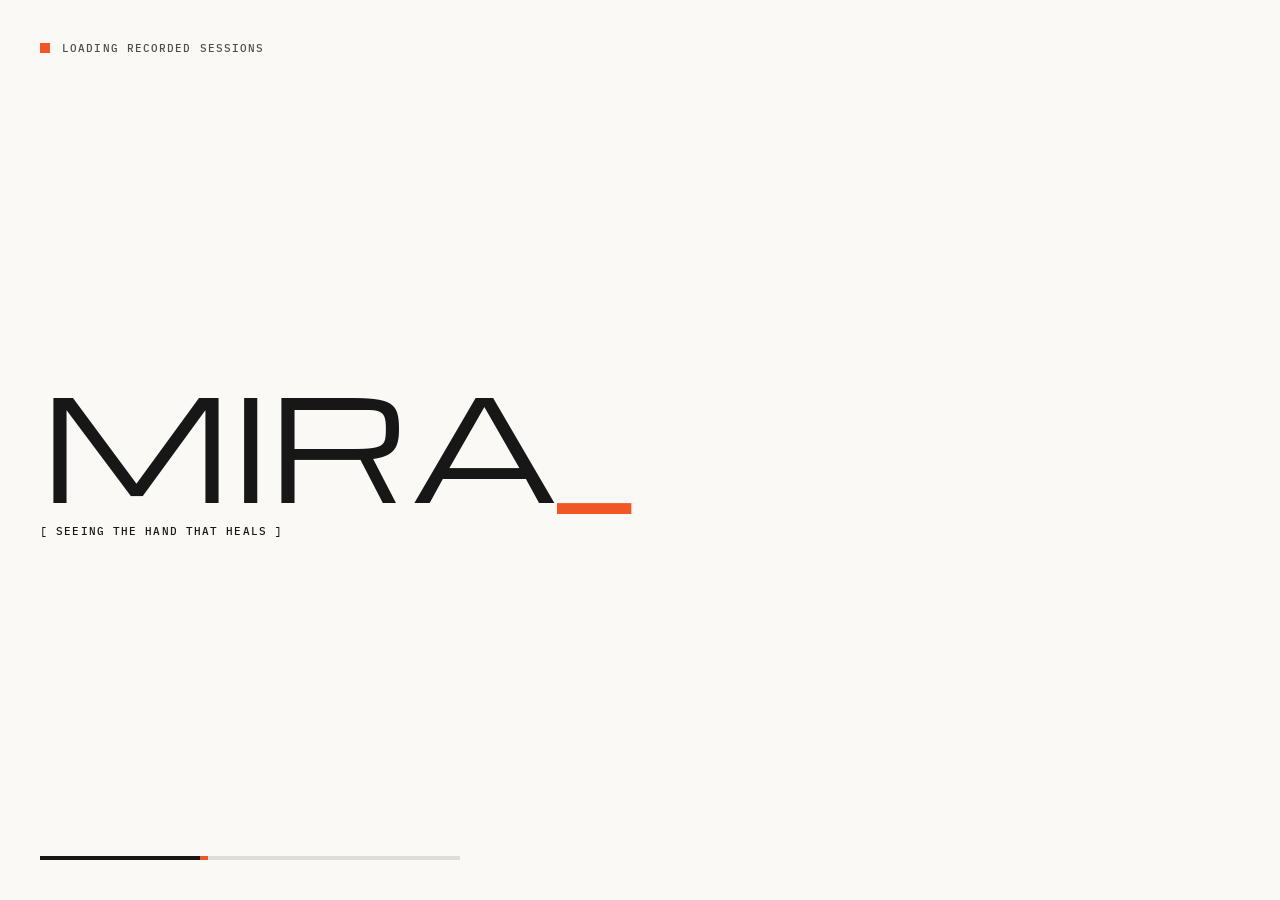
==== commit 5f666f86: "Mira: publish index.html" ====
--- a/index.html
+++ b/index.html
@@ -5,13 +5,13 @@
     <meta name="viewport" content="width=device-width, initial-scale=1.0" />
     <title>Mira</title>
     <meta name="description" content="Mira: hand rehabilitation sessions in mixed reality and on the webcam, for patients and clinicians." />
-    <script type="module" crossorigin src="./assets/dashboard-BYeNt3ZC.js"></script>
-    <link rel="modulepreload" crossorigin href="./assets/index-EKNMaFfx.js">
-    <link rel="modulepreload" crossorigin href="./assets/cues-X9FVYBwP.js">
-    <link rel="modulepreload" crossorigin href="./assets/400-DFSgLle2.js">
-    <link rel="stylesheet" crossorigin href="./assets/index-DZdnHfLA.css">
+    <script type="module" crossorigin src="./assets/dashboard-MGC154f1.js"></script>
+    <link rel="modulepreload" crossorigin href="./assets/400-DxTc2pm6.js">
+    <link rel="modulepreload" crossorigin href="./assets/cues-BkIvocbe.js">
+    <link rel="modulepreload" crossorigin href="./assets/400-4bGgR1oH.js">
+    <link rel="stylesheet" crossorigin href="./assets/400-ppIaHHnk.css">
     <link rel="stylesheet" crossorigin href="./assets/400-BFPABru5.css">
-    <link rel="stylesheet" crossorigin href="./assets/dashboard-Esm7G4Ft.css">
+    <link rel="stylesheet" crossorigin href="./assets/dashboard-bZA7YpCx.css">
   </head>
   <body>
     <div id="root"></div>
--- a/assets/400-ppIaHHnk.css
+++ b/assets/400-ppIaHHnk.css
@@ -0,0 +1 @@
+@font-face{font-family:IBM Plex Mono;font-style:normal;font-display:swap;font-weight:500;src:url(./ibm-plex-mono-cyrillic-ext-500-normal-BqneJy0T.woff2) format("woff2"),url(./ibm-plex-mono-cyrillic-ext-500-normal-BIfNGwUT.woff) format("woff");unicode-range:U+0460-052F,U+1C80-1C8A,U+20B4,U+2DE0-2DFF,U+A640-A69F,U+FE2E-FE2F}@font-face{font-family:IBM Plex Mono;font-style:normal;font-display:swap;font-weight:500;src:url(./ibm-plex-mono-cyrillic-500-normal-Bq9vWWag.woff2) format("woff2"),url(./ibm-plex-mono-cyrillic-500-normal-Ael50iVv.woff) format("woff");unicode-range:U+0301,U+0400-045F,U+0490-0491,U+04B0-04B1,U+2116}@font-face{font-family:IBM Plex Mono;font-style:normal;font-display:swap;font-weight:500;src:url(./ibm-plex-mono-vietnamese-500-normal-DZ4AoWbu.woff2) format("woff2"),url(./ibm-plex-mono-vietnamese-500-normal-C8zxqsMH.woff) format("woff");unicode-range:U+0102-0103,U+0110-0111,U+0128-0129,U+0168-0169,U+01A0-01A1,U+01AF-01B0,U+0300-0301,U+0303-0304,U+0308-0309,U+0323,U+0329,U+1EA0-1EF9,U+20AB}@font-face{font-family:IBM Plex Mono;font-style:normal;font-display:swap;font-weight:500;src:url(./ibm-plex-mono-latin-ext-500-normal-CAhNIIs5.woff2) format("woff2"),url(./ibm-plex-mono-latin-ext-500-normal-CZ70TYgx.woff) format("woff");unicode-range:U+0100-02BA,U+02BD-02C5,U+02C7-02CC,U+02CE-02D7,U+02DD-02FF,U+0304,U+0308,U+0329,U+1D00-1DBF,U+1E00-1E9F,U+1EF2-1EFF,U+2020,U+20A0-20AB,U+20AD-20C0,U+2113,U+2C60-2C7F,U+A720-A7FF}@font-face{font-family:IBM Plex Mono;font-style:normal;font-display:swap;font-weight:500;src:url(./ibm-plex-mono-latin-500-normal-DSY6xOcd.woff2) format("woff2"),url(./ibm-plex-mono-latin-500-normal-CB9ihrfo.woff) format("woff");unicode-range:U+0000-00FF,U+0131,U+0152-0153,U+02BB-02BC,U+02C6,U+02DA,U+02DC,U+0304,U+0308,U+0329,U+2000-206F,U+20AC,U+2122,U+2191,U+2193,U+2212,U+2215,U+FEFF,U+FFFD}@font-face{font-family:Michroma;font-style:normal;font-display:swap;font-weight:400;src:url(./michroma-latin-ext-400-normal-BeYM1uOO.woff2) format("woff2"),url(./michroma-latin-ext-400-normal-DlRaauac.woff) format("woff");unicode-range:U+0100-02BA,U+02BD-02C5,U+02C7-02CC,U+02CE-02D7,U+02DD-02FF,U+0304,U+0308,U+0329,U+1D00-1DBF,U+1E00-1E9F,U+1EF2-1EFF,U+2020,U+20A0-20AB,U+20AD-20C0,U+2113,U+2C60-2C7F,U+A720-A7FF}@font-face{font-family:Michroma;font-style:normal;font-display:swap;font-weight:400;src:url(./michroma-latin-400-normal-4gS0VCia.woff2) format("woff2"),url(./michroma-latin-400-normal-C7Pn7qca.woff) format("woff");unicode-range:U+0000-00FF,U+0131,U+0152-0153,U+02BB-02BC,U+02C6,U+02DA,U+02DC,U+0304,U+0308,U+0329,U+2000-206F,U+20AC,U+2122,U+2191,U+2193,U+2212,U+2215,U+FEFF,U+FFFD}
--- a/assets/dashboard-bZA7YpCx.css
+++ b/assets/dashboard-bZA7YpCx.css
@@ -0,0 +1 @@
+@import"https://fonts.googleapis.com/css2?family=Atkinson+Hyperlegible+Next:wght@300..800&display=swap";@font-face{font-family:IBM Plex Mono;font-style:normal;font-display:swap;font-weight:600;src:url(./ibm-plex-mono-cyrillic-ext-600-normal-V-xxqcpd.woff2) format("woff2"),url(./ibm-plex-mono-cyrillic-ext-600-normal-9HEixskS.woff) format("woff");unicode-range:U+0460-052F,U+1C80-1C8A,U+20B4,U+2DE0-2DFF,U+A640-A69F,U+FE2E-FE2F}@font-face{font-family:IBM Plex Mono;font-style:normal;font-display:swap;font-weight:600;src:url(./ibm-plex-mono-cyrillic-600-normal-CTOM6hUh.woff2) format("woff2"),url(./ibm-plex-mono-cyrillic-600-normal-fLZuRloM.woff) format("woff");unicode-range:U+0301,U+0400-045F,U+0490-0491,U+04B0-04B1,U+2116}@font-face{font-family:IBM Plex Mono;font-style:normal;font-display:swap;font-weight:600;src:url(./ibm-plex-mono-vietnamese-600-normal-D2EvbN8M.woff2) format("woff2"),url(./ibm-plex-mono-vietnamese-600-normal-iLQfcSjf.woff) format("woff");unicode-range:U+0102-0103,U+0110-0111,U+0128-0129,U+0168-0169,U+01A0-01A1,U+01AF-01B0,U+0300-0301,U+0303-0304,U+0308-0309,U+0323,U+0329,U+1EA0-1EF9,U+20AB}@font-face{font-family:IBM Plex Mono;font-style:normal;font-display:swap;font-weight:600;src:url(./ibm-plex-mono-latin-ext-600-normal-D38SheWl.woff2) format("woff2"),url(./ibm-plex-mono-latin-ext-600-normal-DmB0ttJJ.woff) format("woff");unicode-range:U+0100-02BA,U+02BD-02C5,U+02C7-02CC,U+02CE-02D7,U+02DD-02FF,U+0304,U+0308,U+0329,U+1D00-1DBF,U+1E00-1E9F,U+1EF2-1EFF,U+2020,U+20A0-20AB,U+20AD-20C0,U+2113,U+2C60-2C7F,U+A720-A7FF}@font-face{font-family:IBM Plex Mono;font-style:normal;font-display:swap;font-weight:600;src:url(./ibm-plex-mono-latin-600-normal-BgSNZQsw.woff2) format("woff2"),url(./ibm-plex-mono-latin-600-normal-DWFSQ4vo.woff) format("woff");unicode-range:U+0000-00FF,U+0131,U+0152-0153,U+02BB-02BC,U+02C6,U+02DA,U+02DC,U+0304,U+0308,U+0329,U+2000-206F,U+20AC,U+2122,U+2191,U+2193,U+2212,U+2215,U+FEFF,U+FFFD}/*! tailwindcss v4.3.3 | MIT License | https://tailwindcss.com */@layer properties{@supports (((-webkit-hyphens:none)) and (not (margin-trim:inline))) or ((-moz-orient:inline) and (not (color:rgb(from red r g b)))){*,:before,:after,::backdrop{--tw-translate-x:0;--tw-translate-y:0;--tw-translate-z:0;--tw-scale-x:1;--tw-scale-y:1;--tw-scale-z:1;--tw-rotate-x:initial;--tw-rotate-y:initial;--tw-rotate-z:initial;--tw-skew-x:initial;--tw-skew-y:initial;--tw-space-y-reverse:0;--tw-border-style:solid;--tw-gradient-position:initial;--tw-gradient-from:#0000;--tw-gradient-via:#0000;--tw-gradient-to:#0000;--tw-gradient-stops:initial;--tw-gradient-via-stops:initial;--tw-gradient-from-position:0%;--tw-gradient-via-position:50%;--tw-gradient-to-position:100%;--tw-leading:initial;--tw-font-weight:initial;--tw-tracking:initial;--tw-shadow:0 0 #0000;--tw-shadow-color:initial;--tw-shadow-alpha:100%;--tw-inset-shadow:0 0 #0000;--tw-inset-shadow-color:initial;--tw-inset-shadow-alpha:100%;--tw-ring-color:initial;--tw-ring-shadow:0 0 #0000;--tw-inset-ring-color:initial;--tw-inset-ring-shadow:0 0 #0000;--tw-ring-inset:initial;--tw-ring-offset-width:0px;--tw-ring-offset-color:#fff;--tw-ring-offset-shadow:0 0 #0000;--tw-outline-style:solid;--tw-blur:initial;--tw-brightness:initial;--tw-contrast:initial;--tw-grayscale:initial;--tw-hue-rotate:initial;--tw-invert:initial;--tw-opacity:initial;--tw-saturate:initial;--tw-sepia:initial;--tw-drop-shadow:initial;--tw-drop-shadow-color:initial;--tw-drop-shadow-alpha:100%;--tw-drop-shadow-size:initial;--tw-backdrop-blur:initial;--tw-backdrop-brightness:initial;--tw-backdrop-contrast:initial;--tw-backdrop-grayscale:initial;--tw-backdrop-hue-rotate:initial;--tw-backdrop-invert:initial;--tw-backdrop-opacity:initial;--tw-backdrop-saturate:initial;--tw-backdrop-sepia:initial}}}@layer theme{:root,:host{--font-sans:"Atkinson Hyperlegible Next", system-ui, sans-serif;--font-mono:"IBM Plex Mono", ui-monospace, monospace;--color-black:#000;--spacing:.25rem;--container-sm:24rem;--container-lg:32rem;--container-xl:36rem;--container-3xl:48rem;--font-weight-semibold:600;--tracking-wide:.025em;--leading-tight:1.25;--radius-xs:0px;--radius-sm:0px;--radius-md:0px;--radius-lg:0px;--radius-xl:0px;--animate-pulse:pulse 2s cubic-bezier(.4, 0, .6, 1) infinite;--aspect-video:16 / 9;--default-transition-duration:.15s;--default-transition-timing-function:cubic-bezier(.4, 0, .2, 1);--default-font-family:var(--font-sans);--default-mono-font-family:var(--font-mono);--color-primary:var(--md-sys-color-primary);--color-on-primary:var(--md-sys-color-on-primary);--color-primary-container:var(--md-sys-color-primary-container);--color-on-primary-container:var(--md-sys-color-on-primary-container);--color-secondary:var(--md-sys-color-secondary);--color-secondary-container:var(--md-sys-color-secondary-container);--color-on-secondary-container:var(--md-sys-color-on-secondary-container);--color-tertiary-container:var(--md-sys-color-tertiary-container);--color-on-tertiary-container:var(--md-sys-color-on-tertiary-container);--color-error:var(--md-sys-color-error);--color-on-error:var(--md-sys-color-on-error);--color-error-container:var(--md-sys-color-error-container);--color-on-error-container:var(--md-sys-color-on-error-container);--color-surface:var(--md-sys-color-surface);--color-surface-container-low:var(--md-sys-color-surface-container-low);--color-surface-container:var(--md-sys-color-surface-container);--color-surface-container-high:var(--md-sys-color-surface-container-high);--color-surface-container-highest:var(--md-sys-color-surface-container-highest);--color-on-surface:var(--md-sys-color-on-surface);--color-on-surface-variant:var(--md-sys-color-on-surface-variant);--color-outline:var(--md-sys-color-outline);--color-outline-variant:var(--md-sys-color-outline-variant);--color-inverse-surface:var(--md-sys-color-inverse-surface);--color-inverse-on-surface:var(--md-sys-color-inverse-on-surface);--color-inverse-primary:var(--md-sys-color-inverse-primary);--color-scrim:var(--md-sys-color-scrim);--color-success:var(--md-sys-color-success);--color-success-container:var(--md-sys-color-success-container);--color-on-success-container:var(--md-sys-color-on-success-container);--color-warning:var(--md-sys-color-warning);--color-warning-container:var(--md-sys-color-warning-container);--color-on-warning-container:var(--md-sys-color-on-warning-container);--color-accent:var(--mira-accent);--color-on-accent:var(--mira-on-accent);--radius-full:0px}}@layer base{*,:after,:before,::backdrop{box-sizing:border-box;border:0 solid;margin:0;padding:0}::file-selector-button{box-sizing:border-box;border:0 solid;margin:0;padding:0}html,:host{-webkit-text-size-adjust:100%;tab-size:4;line-height:1.5;font-family:var(--default-font-family,-apple-system, BlinkMacSystemFont, "Segoe UI", Roboto, "Helvetica Neue", "Noto Sans", Arial, sans-serif, "Apple Color Emoji", "Segoe UI Emoji", "Segoe UI Symbol", "Noto Color Emoji");font-feature-settings:var(--default-font-feature-settings,normal);font-variation-settings:var(--default-font-variation-settings,normal);-webkit-tap-highlight-color:transparent}hr{height:0;color:inherit;border-top-width:1px}abbr:where([title]){-webkit-text-decoration:underline dotted;text-decoration:underline dotted}h1,h2,h3,h4,h5,h6{font-size:inherit;font-weight:inherit}a{color:inherit;-webkit-text-decoration:inherit;text-decoration:inherit}b,strong{font-weight:bolder}code,kbd,samp,pre{font-family:var(--default-mono-font-family,ui-monospace, SFMono-Regular, Menlo, Monaco, Consolas, "Liberation Mono", "Courier New", monospace);font-feature-settings:var(--default-mono-font-feature-settings,normal);font-variation-settings:var(--default-mono-font-variation-settings,normal);font-size:1em}small{font-size:80%}sub,sup{vertical-align:baseline;font-size:75%;line-height:0;position:relative}sub{bottom:-.25em}sup{top:-.5em}table{text-indent:0;border-color:inherit;border-collapse:collapse}:-moz-focusring:where(:not(iframe)){outline:auto}progress{vertical-align:baseline}summary{display:list-item}ol,ul,menu{list-style:none}img,svg,video,canvas,audio,iframe,embed,object{vertical-align:middle;display:block}img,video{max-width:100%;height:auto}button,input,select,optgroup,textarea{font:inherit;font-feature-settings:inherit;font-variation-settings:inherit;letter-spacing:inherit;color:inherit;opacity:1;background-color:#0000;border-radius:0}::file-selector-button{font:inherit;font-feature-settings:inherit;font-variation-settings:inherit;letter-spacing:inherit;color:inherit;opacity:1;background-color:#0000;border-radius:0}:where(select:is([multiple],[size])) optgroup{font-weight:bolder}:where(select:is([multiple],[size])) optgroup option{padding-inline-start:20px}::file-selector-button{margin-inline-end:4px}::placeholder{opacity:1}@supports (not ((-webkit-appearance:-apple-pay-button))) or (contain-intrinsic-size:1px){::placeholder{color:currentColor}@supports (color:color-mix(in lab,red,red)){::placeholder{color:color-mix(in oklab,currentcolor 50%,transparent)}}}textarea{resize:vertical}::-webkit-search-decoration{-webkit-appearance:none}::-webkit-date-and-time-value{min-height:1lh;text-align:inherit}::-webkit-datetime-edit{display:inline-flex}::-webkit-datetime-edit-fields-wrapper{padding:0}::-webkit-datetime-edit{padding-block:0}::-webkit-datetime-edit-year-field{padding-block:0}::-webkit-datetime-edit-month-field{padding-block:0}::-webkit-datetime-edit-day-field{padding-block:0}::-webkit-datetime-edit-hour-field{padding-block:0}::-webkit-datetime-edit-minute-field{padding-block:0}::-webkit-datetime-edit-second-field{padding-block:0}::-webkit-datetime-edit-millisecond-field{padding-block:0}::-webkit-datetime-edit-meridiem-field{padding-block:0}::-webkit-calendar-picker-indicator{line-height:1}:-moz-ui-invalid{box-shadow:none}button,input:where([type=button],[type=reset],[type=submit]){appearance:button}::file-selector-button{appearance:button}::-webkit-inner-spin-button{height:auto}::-webkit-outer-spin-button{height:auto}[hidden]:where(:not([hidden=until-found])){display:none!important}}@layer components;@layer utilities{.pointer-events-none{pointer-events:none}.invisible{visibility:hidden}.visible{visibility:visible}.absolute{position:absolute}.fixed{position:fixed}.relative{position:relative}.static{position:static}.sticky{position:sticky}.inset-0{inset:0}.inset-x-0{inset-inline:0}.inset-y-0{inset-block:0}.top-0{top:0}.top-1{top:var(--spacing)}.top-1\/2{top:50%}.top-3{top:calc(var(--spacing) * 3)}.top-4{top:calc(var(--spacing) * 4)}.top-\[34\%\]{top:34%}.right-0{right:0}.right-3{right:calc(var(--spacing) * 3)}.right-4{right:calc(var(--spacing) * 4)}.bottom-0{bottom:0}.bottom-3{bottom:calc(var(--spacing) * 3)}.bottom-9{bottom:calc(var(--spacing) * 9)}.bottom-16{bottom:calc(var(--spacing) * 16)}.bottom-24{bottom:calc(var(--spacing) * 24)}.left-0{left:0}.left-1\/2{left:50%}.left-3{left:calc(var(--spacing) * 3)}.left-\[6px\]{left:6px}.left-\[22px\]{left:22px}.z-10{z-index:10}.z-20{z-index:20}.z-30{z-index:30}.z-40{z-index:40}.z-50{z-index:50}.z-\[60\]{z-index:60}.z-\[70\]{z-index:70}.m-0{margin:0}.-mx-1{margin-inline:calc(var(--spacing) * -1)}.mx-auto{margin-inline:auto}.my-4{margin-block:calc(var(--spacing) * 4)}.my-5{margin-block:calc(var(--spacing) * 5)}.mt-0\.5{margin-top:calc(var(--spacing) * .5)}.mt-1{margin-top:var(--spacing)}.mt-1\.5{margin-top:calc(var(--spacing) * 1.5)}.mt-2{margin-top:calc(var(--spacing) * 2)}.mt-3{margin-top:calc(var(--spacing) * 3)}.mt-4{margin-top:calc(var(--spacing) * 4)}.mt-5{margin-top:calc(var(--spacing) * 5)}.mt-6{margin-top:calc(var(--spacing) * 6)}.mt-8{margin-top:calc(var(--spacing) * 8)}.mt-10{margin-top:calc(var(--spacing) * 10)}.mt-24{margin-top:calc(var(--spacing) * 24)}.mt-auto{margin-top:auto}.mt-px{margin-top:1px}.-mr-2{margin-right:calc(var(--spacing) * -2)}.mr-1{margin-right:var(--spacing)}.mb-2{margin-bottom:calc(var(--spacing) * 2)}.mb-3{margin-bottom:calc(var(--spacing) * 3)}.mb-4{margin-bottom:calc(var(--spacing) * 4)}.-ml-3{margin-left:calc(var(--spacing) * -3)}.ml-1{margin-left:var(--spacing)}.ml-auto{margin-left:auto}.block{display:block}.flex{display:flex}.grid{display:grid}.hidden{display:none}.hidden\!{display:none!important}.inline{display:inline}.inline-block{display:inline-block}.inline-flex{display:inline-flex}.table{display:table}.aspect-\[3\/4\]{aspect-ratio:3/4}.aspect-\[4\/3\]{aspect-ratio:4/3}.aspect-\[16\/7\]{aspect-ratio:16/7}.aspect-\[16\/11\]{aspect-ratio:16/11}.aspect-video{aspect-ratio:var(--aspect-video)}.h-0\.5{height:calc(var(--spacing) * .5)}.h-1{height:var(--spacing)}.h-1\.5{height:calc(var(--spacing) * 1.5)}.h-2\.5{height:calc(var(--spacing) * 2.5)}.h-3{height:calc(var(--spacing) * 3)}.h-3\.5{height:calc(var(--spacing) * 3.5)}.h-4{height:calc(var(--spacing) * 4)}.h-5{height:calc(var(--spacing) * 5)}.h-6{height:calc(var(--spacing) * 6)}.h-7{height:calc(var(--spacing) * 7)}.h-8{height:calc(var(--spacing) * 8)}.h-9{height:calc(var(--spacing) * 9)}.h-10{height:calc(var(--spacing) * 10)}.h-11{height:calc(var(--spacing) * 11)}.h-14{height:calc(var(--spacing) * 14)}.h-16{height:calc(var(--spacing) * 16)}.h-40{height:calc(var(--spacing) * 40)}.h-\[72px\]{height:72px}.h-full{height:100%}.h-px{height:1px}.h-screen{height:100vh}.max-h-\[60vh\]{max-height:60vh}.min-h-11{min-height:calc(var(--spacing) * 11)}.min-h-12{min-height:calc(var(--spacing) * 12)}.min-h-14{min-height:calc(var(--spacing) * 14)}.min-h-\[52vh\]{min-height:52vh}.min-h-\[360px\]{min-height:360px}.min-h-full{min-height:100%}.w-1\.5{width:calc(var(--spacing) * 1.5)}.w-2{width:calc(var(--spacing) * 2)}.w-2\.5{width:calc(var(--spacing) * 2.5)}.w-2\/5{width:40%}.w-3{width:calc(var(--spacing) * 3)}.w-3\.5{width:calc(var(--spacing) * 3.5)}.w-4{width:calc(var(--spacing) * 4)}.w-5{width:calc(var(--spacing) * 5)}.w-6{width:calc(var(--spacing) * 6)}.w-10{width:calc(var(--spacing) * 10)}.w-12{width:calc(var(--spacing) * 12)}.w-64{width:calc(var(--spacing) * 64)}.w-\[4px\]{width:4px}.w-\[26\%\]{width:26%}.w-\[52px\]{width:52px}.w-\[92px\]{width:92px}.w-\[220px\]{width:220px}.w-\[400px\]{width:400px}.w-\[440px\]{width:440px}.w-full{width:100%}.max-w-3xl{max-width:var(--container-3xl)}.max-w-12{max-width:calc(var(--spacing) * 12)}.max-w-\[340px\]{max-width:340px}.max-w-\[420px\]{max-width:420px}.max-w-\[560px\]{max-width:560px}.max-w-\[1320px\]{max-width:1320px}.max-w-\[1400px\]{max-width:1400px}.max-w-\[calc\(100vw-32px\)\]{max-width:calc(100vw - 32px)}.max-w-full{max-width:100%}.max-w-lg{max-width:var(--container-lg)}.max-w-sm{max-width:var(--container-sm)}.max-w-xl{max-width:var(--container-xl)}.min-w-0{min-width:0}.min-w-\[200px\]{min-width:200px}.min-w-\[280px\]{min-width:280px}.flex-1{flex:1}.shrink-0{flex-shrink:0}.grow{flex-grow:1}.origin-left{transform-origin:0}.-translate-x-1\/2{--tw-translate-x: -50% ;translate:var(--tw-translate-x) var(--tw-translate-y)}.-translate-y-1\/2{--tw-translate-y: -50% ;translate:var(--tw-translate-x) var(--tw-translate-y)}.scale-x-0{--tw-scale-x:0%;scale:var(--tw-scale-x) var(--tw-scale-y)}.transform{transform:var(--tw-rotate-x,) var(--tw-rotate-y,) var(--tw-rotate-z,) var(--tw-skew-x,) var(--tw-skew-y,)}.transform\!{transform:var(--tw-rotate-x,) var(--tw-rotate-y,) var(--tw-rotate-z,) var(--tw-skew-x,) var(--tw-skew-y,)!important}.animate-pulse{animation:var(--animate-pulse)}.cursor-pointer{cursor:pointer}.resize{resize:both}.grid-cols-1{grid-template-columns:repeat(1,minmax(0,1fr))}.grid-cols-5{grid-template-columns:repeat(5,minmax(0,1fr))}.grid-cols-11{grid-template-columns:repeat(11,minmax(0,1fr))}.flex-col{flex-direction:column}.flex-wrap{flex-wrap:wrap}.place-items-center{place-items:center}.items-baseline{align-items:baseline}.items-center{align-items:center}.items-end{align-items:flex-end}.items-start{align-items:flex-start}.justify-around{justify-content:space-around}.justify-between{justify-content:space-between}.justify-center{justify-content:center}.justify-end{justify-content:flex-end}.gap-0\.5{gap:calc(var(--spacing) * .5)}.gap-1{gap:var(--spacing)}.gap-1\.5{gap:calc(var(--spacing) * 1.5)}.gap-2{gap:calc(var(--spacing) * 2)}.gap-3{gap:calc(var(--spacing) * 3)}.gap-4{gap:calc(var(--spacing) * 4)}.gap-5{gap:calc(var(--spacing) * 5)}.gap-6{gap:calc(var(--spacing) * 6)}:where(.space-y-1>:not(:last-child)){--tw-space-y-reverse:0;margin-block-start:calc(var(--spacing) * var(--tw-space-y-reverse));margin-block-end:calc(var(--spacing) * calc(1 - var(--tw-space-y-reverse)))}:where(.space-y-2>:not(:last-child)){--tw-space-y-reverse:0;margin-block-start:calc(calc(var(--spacing) * 2) * var(--tw-space-y-reverse));margin-block-end:calc(calc(var(--spacing) * 2) * calc(1 - var(--tw-space-y-reverse)))}:where(.space-y-3>:not(:last-child)){--tw-space-y-reverse:0;margin-block-start:calc(calc(var(--spacing) * 3) * var(--tw-space-y-reverse));margin-block-end:calc(calc(var(--spacing) * 3) * calc(1 - var(--tw-space-y-reverse)))}:where(.space-y-4>:not(:last-child)){--tw-space-y-reverse:0;margin-block-start:calc(calc(var(--spacing) * 4) * var(--tw-space-y-reverse));margin-block-end:calc(calc(var(--spacing) * 4) * calc(1 - var(--tw-space-y-reverse)))}:where(.space-y-5>:not(:last-child)){--tw-space-y-reverse:0;margin-block-start:calc(calc(var(--spacing) * 5) * var(--tw-space-y-reverse));margin-block-end:calc(calc(var(--spacing) * 5) * calc(1 - var(--tw-space-y-reverse)))}:where(.space-y-6>:not(:last-child)){--tw-space-y-reverse:0;margin-block-start:calc(calc(var(--spacing) * 6) * var(--tw-space-y-reverse));margin-block-end:calc(calc(var(--spacing) * 6) * calc(1 - var(--tw-space-y-reverse)))}.gap-x-3{column-gap:calc(var(--spacing) * 3)}.gap-x-6{column-gap:calc(var(--spacing) * 6)}.gap-y-1{row-gap:var(--spacing)}.self-center{align-self:center}.self-start{align-self:flex-start}.truncate{text-overflow:ellipsis;white-space:nowrap;overflow:hidden}.overflow-hidden{overflow:hidden}.overflow-x-auto{overflow-x:auto}.overflow-y-auto{overflow-y:auto}.rounded{border-radius:.25rem}.rounded-full{border-radius:var(--radius-full)}.rounded-lg{border-radius:var(--radius-lg)}.rounded-md{border-radius:var(--radius-md)}.rounded-sm{border-radius:var(--radius-sm)}.rounded-xs{border-radius:var(--radius-xs)}.rounded-t-xs{border-top-left-radius:var(--radius-xs);border-top-right-radius:var(--radius-xs)}.rounded-l-xl{border-top-left-radius:var(--radius-xl);border-bottom-left-radius:var(--radius-xl)}.border{border-style:var(--tw-border-style);border-width:1px}.border-0{border-style:var(--tw-border-style);border-width:0}.border-2{border-style:var(--tw-border-style);border-width:2px}.border-t{border-top-style:var(--tw-border-style);border-top-width:1px}.border-b{border-bottom-style:var(--tw-border-style);border-bottom-width:1px}.border-b-2{border-bottom-style:var(--tw-border-style);border-bottom-width:2px}.border-l{border-left-style:var(--tw-border-style);border-left-width:1px}.border-error{border-color:var(--color-error)}.border-on-surface,.border-on-surface\/40{border-color:var(--color-on-surface)}@supports (color:color-mix(in lab,red,red)){.border-on-surface\/40{border-color:color-mix(in oklab,var(--color-on-surface) 40%,transparent)}}.border-on-surface\/50{border-color:var(--color-on-surface)}@supports (color:color-mix(in lab,red,red)){.border-on-surface\/50{border-color:color-mix(in oklab,var(--color-on-surface) 50%,transparent)}}.border-outline{border-color:var(--color-outline)}.border-outline-variant{border-color:var(--color-outline-variant)}.border-primary{border-color:var(--color-primary)}.\!bg-\[\#faf9f6\]{background-color:#faf9f6!important}.bg-\[\#171717\]{background-color:#171717}.bg-\[\#faf9f6\]{background-color:#faf9f6}.bg-\[var\(--card-bg\)\]{background-color:var(--card-bg)}.bg-\[var\(--mira-nerve\)\]{background-color:var(--mira-nerve)}.bg-\[var\(--mira-stage\)\]{background-color:var(--mira-stage)}.bg-\[var\(--mira-tendon\)\]{background-color:var(--mira-tendon)}.bg-accent{background-color:var(--color-accent)}.bg-error{background-color:var(--color-error)}.bg-error-container{background-color:var(--color-error-container)}.bg-inverse-surface{background-color:var(--color-inverse-surface)}.bg-on-surface,.bg-on-surface\/12{background-color:var(--color-on-surface)}@supports (color:color-mix(in lab,red,red)){.bg-on-surface\/12{background-color:color-mix(in oklab,var(--color-on-surface) 12%,transparent)}}.bg-on-surface\/50{background-color:var(--color-on-surface)}@supports (color:color-mix(in lab,red,red)){.bg-on-surface\/50{background-color:color-mix(in oklab,var(--color-on-surface) 50%,transparent)}}.bg-outline-variant{background-color:var(--color-outline-variant)}.bg-primary{background-color:var(--color-primary)}.bg-primary-container{background-color:var(--color-primary-container)}.bg-scrim\/32{background-color:var(--color-scrim)}@supports (color:color-mix(in lab,red,red)){.bg-scrim\/32{background-color:color-mix(in oklab,var(--color-scrim) 32%,transparent)}}.bg-scrim\/60{background-color:var(--color-scrim)}@supports (color:color-mix(in lab,red,red)){.bg-scrim\/60{background-color:color-mix(in oklab,var(--color-scrim) 60%,transparent)}}.bg-secondary-container{background-color:var(--color-secondary-container)}.bg-success-container{background-color:var(--color-success-container)}.bg-surface{background-color:var(--color-surface)}.bg-surface-container{background-color:var(--color-surface-container)}.bg-surface-container-high{background-color:var(--color-surface-container-high)}.bg-surface-container-highest{background-color:var(--color-surface-container-highest)}.bg-surface-container-low{background-color:var(--color-surface-container-low)}.bg-surface\/95{background-color:var(--color-surface)}@supports (color:color-mix(in lab,red,red)){.bg-surface\/95{background-color:color-mix(in oklab,var(--color-surface) 95%,transparent)}}.bg-tertiary-container{background-color:var(--color-tertiary-container)}.bg-transparent{background-color:#0000}.bg-warning-container{background-color:var(--color-warning-container)}.bg-gradient-to-t{--tw-gradient-position:to top in oklab;background-image:linear-gradient(var(--tw-gradient-stops))}.from-black\/60{--tw-gradient-from:#0009}@supports (color:color-mix(in lab,red,red)){.from-black\/60{--tw-gradient-from:color-mix(in oklab, var(--color-black) 60%, transparent)}}.from-black\/60{--tw-gradient-stops:var(--tw-gradient-via-stops,var(--tw-gradient-position), var(--tw-gradient-from) var(--tw-gradient-from-position), var(--tw-gradient-to) var(--tw-gradient-to-position))}.fill-on-surface{fill:var(--color-on-surface)}.fill-on-surface-variant{fill:var(--color-on-surface-variant)}.object-contain{object-fit:contain}.\!p-0{padding:0!important}.p-2{padding:calc(var(--spacing) * 2)}.p-3{padding:calc(var(--spacing) * 3)}.p-4{padding:calc(var(--spacing) * 4)}.p-5{padding:calc(var(--spacing) * 5)}.p-6{padding:calc(var(--spacing) * 6)}.p-7{padding:calc(var(--spacing) * 7)}.px-0{padding-inline:0}.px-1{padding-inline:var(--spacing)}.px-1\.5{padding-inline:calc(var(--spacing) * 1.5)}.px-2{padding-inline:calc(var(--spacing) * 2)}.px-2\.5{padding-inline:calc(var(--spacing) * 2.5)}.px-3{padding-inline:calc(var(--spacing) * 3)}.px-4{padding-inline:calc(var(--spacing) * 4)}.px-5{padding-inline:calc(var(--spacing) * 5)}.px-6{padding-inline:calc(var(--spacing) * 6)}.px-8{padding-inline:calc(var(--spacing) * 8)}.py-0\.5{padding-block:calc(var(--spacing) * .5)}.py-2{padding-block:calc(var(--spacing) * 2)}.py-3{padding-block:calc(var(--spacing) * 3)}.py-4{padding-block:calc(var(--spacing) * 4)}.py-5{padding-block:calc(var(--spacing) * 5)}.py-10{padding-block:calc(var(--spacing) * 10)}.py-12{padding-block:calc(var(--spacing) * 12)}.pt-3{padding-top:calc(var(--spacing) * 3)}.pt-4{padding-top:calc(var(--spacing) * 4)}.pt-6{padding-top:calc(var(--spacing) * 6)}.pt-8{padding-top:calc(var(--spacing) * 8)}.pr-2{padding-right:calc(var(--spacing) * 2)}.pr-3{padding-right:calc(var(--spacing) * 3)}.pr-4{padding-right:calc(var(--spacing) * 4)}.pr-5{padding-right:calc(var(--spacing) * 5)}.pb-2{padding-bottom:calc(var(--spacing) * 2)}.pb-3{padding-bottom:calc(var(--spacing) * 3)}.pb-5{padding-bottom:calc(var(--spacing) * 5)}.pb-6{padding-bottom:calc(var(--spacing) * 6)}.pb-28{padding-bottom:calc(var(--spacing) * 28)}.pl-2{padding-left:calc(var(--spacing) * 2)}.pl-3{padding-left:calc(var(--spacing) * 3)}.pl-4{padding-left:calc(var(--spacing) * 4)}.pl-6{padding-left:calc(var(--spacing) * 6)}.text-center{text-align:center}.text-left{text-align:left}.text-right{text-align:right}.align-top{vertical-align:top}.font-mono{font-family:var(--font-mono)}.type-body-l{letter-spacing:.25px;font-size:16px;font-weight:400;line-height:24px}.type-body-m{letter-spacing:.2px;font-size:14px;font-weight:400;line-height:20px}.type-body-s{letter-spacing:.3px;font-size:12px;font-weight:400;line-height:16px}.type-label-l{letter-spacing:.1px;font-size:14px;font-weight:600;line-height:20px}.type-label-m{letter-spacing:.4px;font-size:12px;font-weight:600;line-height:16px}.type-label-s{letter-spacing:.4px;font-size:11px;font-weight:600;line-height:16px}.type-title-m{letter-spacing:.15px;font-size:16px;font-weight:600;line-height:24px}.type-title-s{letter-spacing:.1px;font-size:14px;font-weight:600;line-height:20px}.type-display-m{font-size:45px;font-weight:400;line-height:52px}.type-headline-l{font-size:32px;font-weight:400;line-height:40px}.type-headline-m{font-size:28px;font-weight:400;line-height:36px}.type-headline-s{font-size:24px;font-weight:400;line-height:32px}.type-title-l{font-size:22px;font-weight:400;line-height:28px}.\!text-\[12px\]{font-size:12px!important}.\!text-\[30px\]{font-size:30px!important}.\!text-\[34px\]{font-size:34px!important}.text-\[11px\]{font-size:11px}.text-\[12px\]{font-size:12px}.text-\[15px\]{font-size:15px}.text-\[17px\]{font-size:17px}.text-\[24px\]{font-size:24px}.text-\[44px\]{font-size:44px}.text-\[56px\]{font-size:56px}.text-\[64px\]{font-size:64px}.text-\[72px\]{font-size:72px}.\!leading-\[36px\]{--tw-leading:36px!important;line-height:36px!important}.\!leading-\[40px\]{--tw-leading:40px!important;line-height:40px!important}.leading-4{--tw-leading:calc(var(--spacing) * 4);line-height:calc(var(--spacing) * 4)}.leading-\[1\.05\]{--tw-leading:1.05;line-height:1.05}.leading-none{--tw-leading:1;line-height:1}.leading-tight{--tw-leading:var(--leading-tight);line-height:var(--leading-tight)}.font-\[500\]{--tw-font-weight:500;font-weight:500}.font-semibold{--tw-font-weight:var(--font-weight-semibold);font-weight:var(--font-weight-semibold)}.tracking-\[0\.06em\]{--tw-tracking:.06em;letter-spacing:.06em}.tracking-wide{--tw-tracking:var(--tracking-wide);letter-spacing:var(--tracking-wide)}.break-all{word-break:break-all}.whitespace-nowrap{white-space:nowrap}.\!text-\[\#4d4d4e\]{color:#4d4d4e!important}.\!text-\[\#171717\]{color:#171717!important}.\!text-\[\#898989\]{color:#898989!important}.\!text-current{color:currentColor!important}.\!text-error{color:var(--color-error)!important}.\!text-on-surface{color:var(--color-on-surface)!important}.text-\[\#4d4d4e\]{color:#4d4d4e}.text-\[\#171717\]{color:#171717}.text-\[\#898989\]{color:#898989}.text-\[\#dfdede\]{color:#dfdede}.text-\[\#faf9f6\]{color:#faf9f6}.text-\[var\(--mira-tendon\)\],.text-\[var\(--mira-tendon\)\]\/60{color:var(--mira-tendon)}@supports (color:color-mix(in lab,red,red)){.text-\[var\(--mira-tendon\)\]\/60{color:color-mix(in oklab,var(--mira-tendon) 60%,transparent)}}.text-\[var\(--mira-tendon\)\]\/80{color:var(--mira-tendon)}@supports (color:color-mix(in lab,red,red)){.text-\[var\(--mira-tendon\)\]\/80{color:color-mix(in oklab,var(--mira-tendon) 80%,transparent)}}.text-error{color:var(--color-error)}.text-inverse-on-surface{color:var(--color-inverse-on-surface)}.text-inverse-primary{color:var(--color-inverse-primary)}.text-on-accent{color:var(--color-on-accent)}.text-on-error{color:var(--color-on-error)}.text-on-error-container{color:var(--color-on-error-container)}.text-on-primary{color:var(--color-on-primary)}.text-on-primary-container{color:var(--color-on-primary-container)}.text-on-secondary-container{color:var(--color-on-secondary-container)}.text-on-success-container{color:var(--color-on-success-container)}.text-on-surface{color:var(--color-on-surface)}.text-on-surface-variant{color:var(--color-on-surface-variant)}.text-on-tertiary-container{color:var(--color-on-tertiary-container)}.text-on-warning-container{color:var(--color-on-warning-container)}.text-primary{color:var(--color-primary)}.text-secondary{color:var(--color-secondary)}.text-success{color:var(--color-success)}.text-surface{color:var(--color-surface)}.text-warning{color:var(--color-warning)}.uppercase{text-transform:uppercase}.underline{text-decoration-line:underline}.decoration-accent{-webkit-text-decoration-color:var(--color-accent);text-decoration-color:var(--color-accent)}.decoration-\[3px\]{text-decoration-thickness:3px}.underline-offset-\[6px\]{text-underline-offset:6px}.caret-accent{caret-color:var(--color-accent)}.accent-\[var\(--md-sys-color-primary\)\]{accent-color:var(--md-sys-color-primary)}.opacity-60{opacity:.6}.opacity-70{opacity:.7}.opacity-80{opacity:.8}.shadow{--tw-shadow:0 1px 3px 0 var(--tw-shadow-color,#0000001a), 0 1px 2px -1px var(--tw-shadow-color,#0000001a);box-shadow:var(--tw-inset-shadow),var(--tw-inset-ring-shadow),var(--tw-ring-offset-shadow),var(--tw-ring-shadow),var(--tw-shadow)}.shadow\!{--tw-shadow:0 1px 3px 0 var(--tw-shadow-color,#0000001a), 0 1px 2px -1px var(--tw-shadow-color,#0000001a)!important;box-shadow:var(--tw-inset-shadow),var(--tw-inset-ring-shadow),var(--tw-ring-offset-shadow),var(--tw-ring-shadow),var(--tw-shadow)!important}.shadow-\[inset_0_-1px_0_var\(--book-line\)\]{--tw-shadow:inset 0 -1px 0 var(--tw-shadow-color,var(--book-line));box-shadow:var(--tw-inset-shadow),var(--tw-inset-ring-shadow),var(--tw-ring-offset-shadow),var(--tw-ring-shadow),var(--tw-shadow)}.shadow-\[inset_0_0_0_1px_\#3a3a3a\]{--tw-shadow:inset 0 0 0 1px var(--tw-shadow-color,#3a3a3a);box-shadow:var(--tw-inset-shadow),var(--tw-inset-ring-shadow),var(--tw-ring-offset-shadow),var(--tw-ring-shadow),var(--tw-shadow)}.shadow-\[inset_0_0_0_1px_\#4d4d4e\]{--tw-shadow:inset 0 0 0 1px var(--tw-shadow-color,#4d4d4e);box-shadow:var(--tw-inset-shadow),var(--tw-inset-ring-shadow),var(--tw-ring-offset-shadow),var(--tw-ring-shadow),var(--tw-shadow)}.shadow-\[inset_0_0_0_1px_var\(--book-line\)\]{--tw-shadow:inset 0 0 0 1px var(--tw-shadow-color,var(--book-line));box-shadow:var(--tw-inset-shadow),var(--tw-inset-ring-shadow),var(--tw-ring-offset-shadow),var(--tw-ring-shadow),var(--tw-shadow)}.shadow-\[inset_0_0_0_1px_var\(--md-sys-color-on-surface\)\,inset_0_4px_0_var\(--mira-accent\)\]{--tw-shadow:inset 0 0 0 1px var(--tw-shadow-color,var(--md-sys-color-on-surface)), inset 0 4px 0 var(--tw-shadow-color,var(--mira-accent));box-shadow:var(--tw-inset-shadow),var(--tw-inset-ring-shadow),var(--tw-ring-offset-shadow),var(--tw-ring-shadow),var(--tw-shadow)}.shadow-\[inset_0_0_0_1px_var\(--md-sys-color-on-surface\)\]{--tw-shadow:inset 0 0 0 1px var(--tw-shadow-color,var(--md-sys-color-on-surface));box-shadow:var(--tw-inset-shadow),var(--tw-inset-ring-shadow),var(--tw-ring-offset-shadow),var(--tw-ring-shadow),var(--tw-shadow)}.shadow-\[var\(--md-sys-elevation-1\)\]{--tw-shadow:var(--md-sys-elevation-1);box-shadow:var(--tw-inset-shadow),var(--tw-inset-ring-shadow),var(--tw-ring-offset-shadow),var(--tw-ring-shadow),var(--tw-shadow)}.shadow-\[var\(--md-sys-elevation-2\)\]{--tw-shadow:var(--md-sys-elevation-2);box-shadow:var(--tw-inset-shadow),var(--tw-inset-ring-shadow),var(--tw-ring-offset-shadow),var(--tw-ring-shadow),var(--tw-shadow)}.shadow-\[var\(--md-sys-elevation-3\)\]{--tw-shadow:var(--md-sys-elevation-3);box-shadow:var(--tw-inset-shadow),var(--tw-inset-ring-shadow),var(--tw-ring-offset-shadow),var(--tw-ring-shadow),var(--tw-shadow)}.ring{--tw-ring-shadow:var(--tw-ring-inset,) 0 0 0 calc(1px + var(--tw-ring-offset-width)) var(--tw-ring-color,currentcolor);box-shadow:var(--tw-inset-shadow),var(--tw-inset-ring-shadow),var(--tw-ring-offset-shadow),var(--tw-ring-shadow),var(--tw-shadow)}.ring-2{--tw-ring-shadow:var(--tw-ring-inset,) 0 0 0 calc(2px + var(--tw-ring-offset-width)) var(--tw-ring-color,currentcolor);box-shadow:var(--tw-inset-shadow),var(--tw-inset-ring-shadow),var(--tw-ring-offset-shadow),var(--tw-ring-shadow),var(--tw-shadow)}.ring-\[var\(--mira-tendon\)\]\/60{--tw-ring-color:var(--mira-tendon)}@supports (color:color-mix(in lab,red,red)){.ring-\[var\(--mira-tendon\)\]\/60{--tw-ring-color:color-mix(in oklab, var(--mira-tendon) 60%, transparent)}}.outline,.outline-1{outline-style:var(--tw-outline-style);outline-width:1px}.outline-offset-\[-3px\]{outline-offset:-3px}.outline-outline{outline-color:var(--color-outline)}.blur{--tw-blur:blur(8px);filter:var(--tw-blur,) var(--tw-brightness,) var(--tw-contrast,) var(--tw-grayscale,) var(--tw-hue-rotate,) var(--tw-invert,) var(--tw-saturate,) var(--tw-sepia,) var(--tw-drop-shadow,)}.drop-shadow{--tw-drop-shadow-size:drop-shadow(0 1px 2px var(--tw-drop-shadow-color,#0000001a)) drop-shadow(0 1px 1px var(--tw-drop-shadow-color,#0000000f));--tw-drop-shadow:drop-shadow(0 1px 2px #0000001a) drop-shadow(0 1px 1px #0000000f);filter:var(--tw-blur,) var(--tw-brightness,) var(--tw-contrast,) var(--tw-grayscale,) var(--tw-hue-rotate,) var(--tw-invert,) var(--tw-saturate,) var(--tw-sepia,) var(--tw-drop-shadow,)}.filter{filter:var(--tw-blur,) var(--tw-brightness,) var(--tw-contrast,) var(--tw-grayscale,) var(--tw-hue-rotate,) var(--tw-invert,) var(--tw-saturate,) var(--tw-sepia,) var(--tw-drop-shadow,)}.filter\!{filter:var(--tw-blur,) var(--tw-brightness,) var(--tw-contrast,) var(--tw-grayscale,) var(--tw-hue-rotate,) var(--tw-invert,) var(--tw-saturate,) var(--tw-sepia,) var(--tw-drop-shadow,)!important}.backdrop-blur-\[2px\]{--tw-backdrop-blur:blur(2px);-webkit-backdrop-filter:var(--tw-backdrop-blur,) var(--tw-backdrop-brightness,) var(--tw-backdrop-contrast,) var(--tw-backdrop-grayscale,) var(--tw-backdrop-hue-rotate,) var(--tw-backdrop-invert,) var(--tw-backdrop-opacity,) var(--tw-backdrop-saturate,) var(--tw-backdrop-sepia,);backdrop-filter:var(--tw-backdrop-blur,) var(--tw-backdrop-brightness,) var(--tw-backdrop-contrast,) var(--tw-backdrop-grayscale,) var(--tw-backdrop-hue-rotate,) var(--tw-backdrop-invert,) var(--tw-backdrop-opacity,) var(--tw-backdrop-saturate,) var(--tw-backdrop-sepia,)}.transition{transition-property:color,background-color,border-color,outline-color,text-decoration-color,fill,stroke,--tw-gradient-from,--tw-gradient-via,--tw-gradient-to,opacity,box-shadow,transform,translate,scale,rotate,filter,-webkit-backdrop-filter,backdrop-filter,display,content-visibility,overlay,pointer-events;transition-timing-function:var(--tw-ease,var(--default-transition-timing-function));transition-duration:var(--tw-duration,var(--default-transition-duration))}.transition-colors{transition-property:color,background-color,border-color,outline-color,text-decoration-color,fill,stroke,--tw-gradient-from,--tw-gradient-via,--tw-gradient-to;transition-timing-function:var(--tw-ease,var(--default-transition-timing-function));transition-duration:var(--tw-duration,var(--default-transition-duration))}.outline-none{--tw-outline-style:none;outline-style:none}.select-none{-webkit-user-select:none;user-select:none}@media(hover:hover){.group-hover\:translate-x-1:is(:where(.group):hover *){--tw-translate-x:var(--spacing);translate:var(--tw-translate-x) var(--tw-translate-y)}.group-hover\:scale-x-100:is(:where(.group):hover *){--tw-scale-x:100%;scale:var(--tw-scale-x) var(--tw-scale-y)}}.placeholder\:text-on-surface-variant\/60::placeholder{color:var(--color-on-surface-variant)}@supports (color:color-mix(in lab,red,red)){.placeholder\:text-on-surface-variant\/60::placeholder{color:color-mix(in oklab,var(--color-on-surface-variant) 60%,transparent)}}.focus-within\:border-b-2:focus-within{border-bottom-style:var(--tw-border-style);border-bottom-width:2px}.focus-within\:border-accent:focus-within{border-color:var(--color-accent)}@media(hover:hover){.hover\:border-primary:hover{border-color:var(--color-primary)}.hover\:bg-on-surface\/5:hover{background-color:var(--color-on-surface)}@supports (color:color-mix(in lab,red,red)){.hover\:bg-on-surface\/5:hover{background-color:color-mix(in oklab,var(--color-on-surface) 5%,transparent)}}.hover\:bg-primary-container:hover{background-color:var(--color-primary-container)}.hover\:text-on-primary-container:hover{color:var(--color-on-primary-container)}.hover\:text-on-surface:hover{color:var(--color-on-surface)}.hover\:shadow-\[inset_0_0_0_1px_\#faf9f6\]:hover{--tw-shadow:inset 0 0 0 1px var(--tw-shadow-color,#faf9f6);box-shadow:var(--tw-inset-shadow),var(--tw-inset-ring-shadow),var(--tw-ring-offset-shadow),var(--tw-ring-shadow),var(--tw-shadow)}.hover\:shadow-\[inset_0_0_0_1px_var\(--md-sys-color-on-surface\)\]:hover{--tw-shadow:inset 0 0 0 1px var(--tw-shadow-color,var(--md-sys-color-on-surface));box-shadow:var(--tw-inset-shadow),var(--tw-inset-ring-shadow),var(--tw-ring-offset-shadow),var(--tw-ring-shadow),var(--tw-shadow)}.hover\:shadow-\[var\(--md-sys-elevation-2\)\]:hover{--tw-shadow:var(--md-sys-elevation-2);box-shadow:var(--tw-inset-shadow),var(--tw-inset-ring-shadow),var(--tw-ring-offset-shadow),var(--tw-ring-shadow),var(--tw-shadow)}}.focus-visible\:outline:focus-visible{outline-style:var(--tw-outline-style);outline-width:1px}.focus-visible\:outline-2:focus-visible{outline-style:var(--tw-outline-style);outline-width:2px}.focus-visible\:outline-primary:focus-visible{outline-color:var(--color-primary)}.focus-visible\:outline-none:focus-visible{--tw-outline-style:none;outline-style:none}.disabled\:cursor-not-allowed:disabled{cursor:not-allowed}.disabled\:border-on-surface\/12:disabled{border-color:var(--color-on-surface)}@supports (color:color-mix(in lab,red,red)){.disabled\:border-on-surface\/12:disabled{border-color:color-mix(in oklab,var(--color-on-surface) 12%,transparent)}}.disabled\:bg-on-surface\/12:disabled{background-color:var(--color-on-surface)}@supports (color:color-mix(in lab,red,red)){.disabled\:bg-on-surface\/12:disabled{background-color:color-mix(in oklab,var(--color-on-surface) 12%,transparent)}}.disabled\:text-on-surface\/38:disabled{color:var(--color-on-surface)}@supports (color:color-mix(in lab,red,red)){.disabled\:text-on-surface\/38:disabled{color:color-mix(in oklab,var(--color-on-surface) 38%,transparent)}}.disabled\:shadow-none:disabled{--tw-shadow:0 0 #0000;box-shadow:var(--tw-inset-shadow),var(--tw-inset-ring-shadow),var(--tw-ring-offset-shadow),var(--tw-ring-shadow),var(--tw-shadow)}@media(min-width:40rem){.sm\:block{display:block}.sm\:inline{display:inline}.sm\:inline-flex{display:inline-flex}.sm\:min-h-0{min-height:0}.sm\:grid-cols-2{grid-template-columns:repeat(2,minmax(0,1fr))}.sm\:flex-row{flex-direction:row}.sm\:gap-3{gap:calc(var(--spacing) * 3)}.sm\:p-5{padding:calc(var(--spacing) * 5)}.sm\:p-7{padding:calc(var(--spacing) * 7)}.sm\:px-10{padding-inline:calc(var(--spacing) * 10)}.sm\:px-12{padding-inline:calc(var(--spacing) * 12)}.sm\:pt-4{padding-top:calc(var(--spacing) * 4)}.sm\:pt-10{padding-top:calc(var(--spacing) * 10)}.sm\:\!text-\[13px\]{font-size:13px!important}.sm\:text-\[60px\]{font-size:60px}.sm\:text-\[84px\]{font-size:84px}.sm\:text-\[112px\]{font-size:112px}.sm\:text-\[140px\]{font-size:140px}}@media(min-width:48rem){.md\:bottom-6{bottom:calc(var(--spacing) * 6)}.md\:flex{display:flex}.md\:hidden{display:none}.md\:grid-cols-2{grid-template-columns:repeat(2,minmax(0,1fr))}.md\:grid-cols-3{grid-template-columns:repeat(3,minmax(0,1fr))}.md\:flex-row{flex-direction:row}.md\:px-6{padding-inline:calc(var(--spacing) * 6)}.md\:px-8{padding-inline:calc(var(--spacing) * 8)}.md\:pb-10{padding-bottom:calc(var(--spacing) * 10)}}@media(min-width:64rem){.lg\:top-\[30\%\]{top:30%}.lg\:col-span-2{grid-column:span 2/span 2}.lg\:inline-flex{display:inline-flex}.lg\:min-h-full{min-height:100%}.lg\:grid-cols-2{grid-template-columns:repeat(2,minmax(0,1fr))}.lg\:grid-cols-3{grid-template-columns:repeat(3,minmax(0,1fr))}.lg\:grid-cols-\[1\.15fr_1fr\]{grid-template-columns:1.15fr 1fr}.lg\:grid-cols-\[1fr_360px\]{grid-template-columns:1fr 360px}.lg\:py-0{padding-block:0}}@media(min-width:80rem){.xl\:col-span-2{grid-column:span 2/span 2}.xl\:block{display:block}.xl\:hidden{display:none}.xl\:inline{display:inline}.xl\:aspect-auto{aspect-ratio:auto}.xl\:h-\[calc\(100vh-180px\)\]{height:calc(100vh - 180px)}.xl\:w-\[232px\]{width:232px}.xl\:grid-cols-2{grid-template-columns:repeat(2,minmax(0,1fr))}.xl\:grid-cols-3{grid-template-columns:repeat(3,minmax(0,1fr))}.xl\:grid-cols-5{grid-template-columns:repeat(5,minmax(0,1fr))}.xl\:grid-cols-\[1fr_380px\]{grid-template-columns:1fr 380px}.xl\:flex-row{flex-direction:row}.xl\:items-baseline{align-items:baseline}.xl\:justify-start{justify-content:flex-start}.xl\:gap-3{gap:calc(var(--spacing) * 3)}.xl\:px-2{padding-inline:calc(var(--spacing) * 2)}.xl\:px-4{padding-inline:calc(var(--spacing) * 4)}.xl\:px-6{padding-inline:calc(var(--spacing) * 6)}.xl\:py-3\.5{padding-block:calc(var(--spacing) * 3.5)}.xl\:text-\[14px\]{font-size:14px}.xl\:text-\[22px\]{font-size:22px}.xl\:text-\[140px\]{font-size:140px}}}:root{--mira-accent:#f15725;--mira-on-accent:#171717;--sys-red:#d7263d;--sys-yellow:#f2c12e;--sys-green:#2e9e5b;--md-sys-color-primary:#171717;--md-sys-color-on-primary:#faf9f6;--md-sys-color-primary-container:#dfdede;--md-sys-color-on-primary-container:#171717;--md-sys-color-secondary:#4d4d4e;--md-sys-color-on-secondary:#faf9f6;--md-sys-color-secondary-container:#dfdede;--md-sys-color-on-secondary-container:#171717;--md-sys-color-tertiary:#4d4d4e;--md-sys-color-on-tertiary:#faf9f6;--md-sys-color-tertiary-container:#edece9;--md-sys-color-on-tertiary-container:#171717;--md-sys-color-error:#b3172c;--md-sys-color-on-error:#faf9f6;--md-sys-color-error-container:#faf9f6;--md-sys-color-on-error-container:#171717;--md-sys-color-surface:#faf9f6;--md-sys-color-surface-dim:#dfdede;--md-sys-color-surface-bright:#fdfcfa;--md-sys-color-surface-container-lowest:#fdfcfa;--md-sys-color-surface-container-low:#f3f2ef;--md-sys-color-surface-container:#edece9;--md-sys-color-surface-container-high:#e6e5e2;--md-sys-color-surface-container-highest:#dfdede;--md-sys-color-on-surface:#171717;--md-sys-color-on-surface-variant:#4d4d4e;--md-sys-color-outline:#4d4d4e;--md-sys-color-outline-variant:#dfdede;--md-sys-color-inverse-surface:#171717;--md-sys-color-inverse-on-surface:#faf9f6;--md-sys-color-inverse-primary:#f15725;--md-sys-color-scrim:#171717;--md-sys-color-shadow:#000;--md-sys-color-success:#1f6e40;--md-sys-color-on-success:#faf9f6;--md-sys-color-success-container:#faf9f6;--md-sys-color-on-success-container:#171717;--md-sys-color-warning:#6e5300;--md-sys-color-on-warning:#faf9f6;--md-sys-color-warning-container:#faf9f6;--md-sys-color-on-warning-container:#171717;--md-sys-color-hand-right:#f15725;--md-sys-color-hand-left:#171717;--book-sig:#f15725;--book-hot:#f15725;--book-line:#dfdede;--book-ink-line:#171717;--card-bg:#faf9f6;--md-sys-elevation-1:0 0 0 1px #dfdede;--md-sys-elevation-2:0 0 0 1px #171717;--md-sys-elevation-3:0 0 0 1px #171717;--mira-stage:#05080a;--mira-skin:#edb38f;--mira-skin-hi:#ffe0c7;--mira-signal:#4de6ff;--mira-axon:#598c9e;--mira-topo:#4d5c6b;--mira-topo-stir:#9ec2db;--mira-tendon:#ece6da;--mira-nerve:#f2c230;--md-sys-motion-easing-standard:cubic-bezier(.2, 0, 0, 1);--md-sys-motion-easing-emphasized-decelerate:cubic-bezier(.05, .7, .1, 1);--md-sys-motion-duration-short:.1s;--md-sys-motion-duration-medium:.2s;--md-sys-motion-duration-long:.35s;color-scheme:light}.dark{--md-sys-color-primary:#faf9f6;--md-sys-color-on-primary:#171717;--md-sys-color-primary-container:#333;--md-sys-color-on-primary-container:#faf9f6;--md-sys-color-secondary:#dfdede;--md-sys-color-on-secondary:#171717;--md-sys-color-secondary-container:#333;--md-sys-color-on-secondary-container:#faf9f6;--md-sys-color-tertiary:#dfdede;--md-sys-color-on-tertiary:#171717;--md-sys-color-tertiary-container:#262626;--md-sys-color-on-tertiary-container:#faf9f6;--md-sys-color-error:#ff6b7d;--md-sys-color-on-error:#171717;--md-sys-color-error-container:#171717;--md-sys-color-on-error-container:#faf9f6;--md-sys-color-success:#4fc283;--md-sys-color-on-success:#171717;--md-sys-color-success-container:#171717;--md-sys-color-on-success-container:#faf9f6;--md-sys-color-warning:#f2c12e;--md-sys-color-on-warning:#171717;--md-sys-color-warning-container:#171717;--md-sys-color-on-warning-container:#faf9f6;--md-sys-color-surface:#171717;--md-sys-color-surface-dim:#121212;--md-sys-color-surface-bright:#2e2e2e;--md-sys-color-surface-container-lowest:#111;--md-sys-color-surface-container-low:#1d1d1d;--md-sys-color-surface-container:#222;--md-sys-color-surface-container-high:#282828;--md-sys-color-surface-container-highest:#2f2f2f;--md-sys-color-on-surface:#faf9f6;--md-sys-color-on-surface-variant:#b5b5b5;--md-sys-color-outline:#898989;--md-sys-color-outline-variant:#3a3a3a;--md-sys-color-inverse-surface:#faf9f6;--md-sys-color-inverse-on-surface:#171717;--md-sys-color-inverse-primary:#f15725;--md-sys-color-scrim:#000;--md-sys-color-hand-right:#f15725;--md-sys-color-hand-left:#dfdede;--book-line:#3a3a3a;--book-ink-line:#faf9f6;--card-bg:#1d1d1d;--md-sys-elevation-1:0 0 0 1px #3a3a3a;--md-sys-elevation-2:0 0 0 1px #898989;--md-sys-elevation-3:0 0 0 1px #898989;color-scheme:dark;--color-primary:var(--md-sys-color-primary);--color-on-primary:var(--md-sys-color-on-primary);--color-primary-container:var(--md-sys-color-primary-container);--color-on-primary-container:var(--md-sys-color-on-primary-container);--color-secondary:var(--md-sys-color-secondary);--color-on-secondary:var(--md-sys-color-on-secondary);--color-secondary-container:var(--md-sys-color-secondary-container);--color-on-secondary-container:var(--md-sys-color-on-secondary-container);--color-tertiary:var(--md-sys-color-tertiary);--color-on-tertiary:var(--md-sys-color-on-tertiary);--color-tertiary-container:var(--md-sys-color-tertiary-container);--color-on-tertiary-container:var(--md-sys-color-on-tertiary-container);--color-error:var(--md-sys-color-error);--color-on-error:var(--md-sys-color-on-error);--color-error-container:var(--md-sys-color-error-container);--color-on-error-container:var(--md-sys-color-on-error-container);--color-surface:var(--md-sys-color-surface);--color-surface-dim:var(--md-sys-color-surface-dim);--color-surface-bright:var(--md-sys-color-surface-bright);--color-surface-container-lowest:var(--md-sys-color-surface-container-lowest);--color-surface-container-low:var(--md-sys-color-surface-container-low);--color-surface-container:var(--md-sys-color-surface-container);--color-surface-container-high:var(--md-sys-color-surface-container-high);--color-surface-container-highest:var(--md-sys-color-surface-container-highest);--color-on-surface:var(--md-sys-color-on-surface);--color-on-surface-variant:var(--md-sys-color-on-surface-variant);--color-outline:var(--md-sys-color-outline);--color-outline-variant:var(--md-sys-color-outline-variant);--color-inverse-surface:var(--md-sys-color-inverse-surface);--color-inverse-on-surface:var(--md-sys-color-inverse-on-surface);--color-inverse-primary:var(--md-sys-color-inverse-primary);--color-scrim:var(--md-sys-color-scrim);--color-shadow:var(--md-sys-color-shadow);--color-success:var(--md-sys-color-success);--color-on-success:var(--md-sys-color-on-success);--color-success-container:var(--md-sys-color-success-container);--color-on-success-container:var(--md-sys-color-on-success-container);--color-warning:var(--md-sys-color-warning);--color-on-warning:var(--md-sys-color-on-warning);--color-warning-container:var(--md-sys-color-warning-container);--color-on-warning-container:var(--md-sys-color-on-warning-container);--color-hand-right:var(--md-sys-color-hand-right);--color-hand-left:var(--md-sys-color-hand-left);--color-accent:var(--mira-accent);--color-on-accent:var(--mira-on-accent)}html,body,#root{height:100%}body{background-color:var(--md-sys-color-surface);color:var(--md-sys-color-on-surface);font-family:var(--font-sans);-webkit-font-smoothing:antialiased}.font-mono,.tabular{font-variant-numeric:tabular-nums}.state-layer{isolation:isolate;position:relative;overflow:hidden}.state-layer:before{content:"";border-radius:inherit;opacity:0;pointer-events:none;transition:opacity var(--md-sys-motion-duration-short) var(--md-sys-motion-easing-standard);z-index:-1;background:currentColor;position:absolute;inset:0}.state-layer:hover:before{opacity:.08}.state-layer:focus-visible:before,.state-layer:active:before{opacity:.1}.state-layer:disabled:before{opacity:0}:focus-visible{outline:3px solid var(--mira-accent);outline-offset:2px}:focus:not(:focus-visible){outline:none}@keyframes m3-fade{0%{opacity:0;transform:translateY(4px)}to{opacity:1;transform:none}}@keyframes m3-sheet{0%{opacity:0;transform:translate(24px)}to{opacity:1;transform:none}}@keyframes m3-scrim{0%{opacity:0}to{opacity:1}}@keyframes m3-progress{0%{transform:translate(-100%)}to{transform:translate(250%)}}.m3-enter{animation:m3-fade var(--md-sys-motion-duration-long) var(--md-sys-motion-easing-emphasized-decelerate) both}.m3-sheet{animation:m3-sheet var(--md-sys-motion-duration-long) var(--md-sys-motion-easing-emphasized-decelerate) both}.m3-scrim{animation:m3-scrim var(--md-sys-motion-duration-medium) var(--md-sys-motion-easing-standard) both}.m3-indeterminate{animation:m3-progress 1.4s var(--md-sys-motion-easing-standard) infinite}.m3-transition{transition:all var(--md-sys-motion-duration-medium) var(--md-sys-motion-easing-standard)}@media(prefers-reduced-motion:reduce){*,:before,:after{transition-duration:.01ms!important;animation-duration:.01ms!important;animation-iteration-count:1!important}}*{scrollbar-width:thin;scrollbar-color:var(--md-sys-color-outline-variant) transparent}.mira-book{--font-sans:"Atkinson Hyperlegible Next", system-ui, sans-serif;--font-mono:"IBM Plex Mono", ui-monospace, monospace}:is(button,a).text-primary:not(.no-bar),span.text-primary.link-bar{color:var(--md-sys-color-on-surface);box-shadow:inset 0 -3px 0 var(--mira-accent)}.mira-book:not(.dark) label.text-primary,.mira-book:not(.dark) .group:focus-within label{color:var(--md-sys-color-on-surface)}.mira-book body{font-feature-settings:"kern","liga"}.mira-book .type-label-l,.mira-book .type-label-m,.mira-book .type-label-s{font-family:var(--font-mono);text-transform:uppercase;letter-spacing:.08em;font-weight:500}.mira-book .type-label-l{font-size:12px}.mira-book .type-label-m{font-size:11px}.mira-book .type-label-s{font-size:10px}.mira-book .type-title-l,.mira-book .type-headline-s,.mira-book .type-headline-m:not(.font-mono),.mira-book .type-headline-l:not(.font-mono),.mira-book .type-display-s:not(.font-mono),.mira-book .type-display-m:not(.font-mono){letter-spacing:-.01em;font-family:IBM Plex Mono,ui-monospace,monospace;font-weight:500}.mira-book .type-title-l{font-size:20px;line-height:26px}.mira-book .type-headline-s{font-size:24px;line-height:30px}.mira-book .type-title-m{letter-spacing:0;font-family:IBM Plex Mono,ui-monospace,monospace;font-weight:500}.mira-book .font-mono.type-headline-m,.mira-book .font-mono.type-headline-l,.mira-book .font-mono.type-headline-s,.mira-book .font-mono.type-display-s,.mira-book .font-mono.type-display-m,.mira-book .font-mono.type-display-l,.mira-book .book-num{letter-spacing:-.02em;font-family:IBM Plex Mono,ui-monospace,monospace;font-weight:400}.mira-book .book-card,.mira-book-patient .book-card{box-shadow:inset 0 0 0 1px var(--book-line)}.mira-book .book-head h2:before,.mira-book-patient .book-head h2:before{content:"";vertical-align:.1em;background:repeating-linear-gradient(-55deg,currentColor 0 1px,#0000 1px 3.2px);width:22px;height:8px;margin-right:10px;display:inline-block}.mira-book .book-wordmark,.mira-book-patient .book-wordmark{text-transform:uppercase;letter-spacing:0;color:var(--md-sys-color-on-surface);font-family:Michroma,sans-serif;font-weight:400}.mira-book .book-wordmark:after,.mira-book-patient .book-wordmark:after{content:"_";color:var(--mira-accent)}.mira-book .book-frame,.mira-book-patient .book-frame{position:relative}.mira-book .book-frame:after,.mira-book-patient .book-frame:after{content:"";pointer-events:none;z-index:3;--c:#faf9f6b3;--l:14px;--w:1px;background:linear-gradient(var(--c),var(--c)) top left / var(--l) var(--w) no-repeat,linear-gradient(var(--c),var(--c)) top left / var(--w) var(--l) no-repeat,linear-gradient(var(--c),var(--c)) top right / var(--l) var(--w) no-repeat,linear-gradient(var(--c),var(--c)) top right / var(--w) var(--l) no-repeat,linear-gradient(var(--c),var(--c)) bottom left / var(--l) var(--w) no-repeat,linear-gradient(var(--c),var(--c)) bottom left / var(--w) var(--l) no-repeat,linear-gradient(var(--c),var(--c)) bottom right / var(--l) var(--w) no-repeat,linear-gradient(var(--c),var(--c)) bottom right / var(--w) var(--l) no-repeat;position:absolute;inset:8px}.mira-book .book-sq,.mira-book-patient .book-sq{background:var(--book-hot);width:10px;height:10px;display:inline-block}.mira-book-patient .font-mono.type-display-s,.mira-book-patient .font-mono.type-display-m,.mira-book-patient .font-mono.type-display-l,.mira-book-patient .book-num{letter-spacing:-.02em;font-family:IBM Plex Mono,ui-monospace,monospace;font-weight:400}.btn-main{box-shadow:inset 0 -4px 0 var(--mira-accent);transition:box-shadow .16s var(--md-sys-motion-easing-standard)}.btn-main:hover{box-shadow:inset 0 -8px 0 var(--mira-accent)}.btn-main:disabled{box-shadow:none}.kicker{letter-spacing:.1em;text-transform:uppercase;color:var(--md-sys-color-on-surface-variant);font-family:IBM Plex Mono,ui-monospace,monospace;font-size:11px;font-weight:500;line-height:16px}.kicker.bracket:before{content:"[ "}.kicker.bracket:after{content:" ]"}.page-title{letter-spacing:-.02em;font-family:IBM Plex Mono,ui-monospace,monospace;font-size:28px;font-weight:500;line-height:34px}@media(max-width:640px){.page-title{font-size:22px;line-height:28px}}.rail{color:#faf9f6;background:#171717}.dark .rail{background:#0f0f0f;box-shadow:inset -1px 0 #2a2a2a}.rail .rail-item{color:#898989}.rail .rail-item:hover{color:#faf9f6}.rail .rail-item[aria-current=page]{color:#faf9f6;box-shadow:inset 3px 0 0 var(--mira-accent);background:#232323}.bottom-nav .rail-item[aria-current=page]{box-shadow:inset 0 3px 0 var(--mira-accent)}.wordmark-xl{text-transform:uppercase;letter-spacing:-.01em;font-family:Michroma,sans-serif;font-weight:400;line-height:.95}.wordmark-xl:after{content:"_";color:var(--mira-accent)}.dot{flex:none;width:8px;height:8px;display:inline-block}.meter-fill{transition:height .3s var(--md-sys-motion-easing-standard)}.mira-book .book-head h2:before,.mira-book-patient .book-head h2:before{display:none}.book-head{padding-top:14px;position:relative}.book-head:before{content:"";background:var(--md-sys-color-on-surface);width:28px;height:3px;position:absolute;top:0;left:0}.btn-label{letter-spacing:0;text-transform:none;font-family:IBM Plex Mono,ui-monospace,monospace;font-size:14px;font-weight:500;line-height:20px}.btn-label-lg{font-family:IBM Plex Mono,ui-monospace,monospace;font-size:16px;font-weight:500;line-height:24px}.rail .book-wordmark{color:#faf9f6}.hero-card{position:relative}.hero-card:after{content:"";background:var(--mira-accent);width:10px;height:10px;position:absolute;top:20px;right:20px}.dark .hero-card{box-shadow:inset 0 0 0 1px #3a3a3a}.mira-book-patient .type-title-l,.mira-book-patient .type-title-m,.mira-book-patient .type-headline-s,.mira-book-patient .type-headline-m:not(.font-mono),.mira-book-patient .type-headline-l:not(.font-mono),.mira-book-patient .type-display-s:not(.font-mono),.mira-book-patient .type-display-m:not(.font-mono){letter-spacing:-.01em;font-family:IBM Plex Mono,ui-monospace,monospace;font-weight:500}.nav-label{letter-spacing:0;font-family:IBM Plex Mono,ui-monospace,monospace}@property --tw-translate-x{syntax:"*";inherits:false;initial-value:0}@property --tw-translate-y{syntax:"*";inherits:false;initial-value:0}@property --tw-translate-z{syntax:"*";inherits:false;initial-value:0}@property --tw-scale-x{syntax:"*";inherits:false;initial-value:1}@property --tw-scale-y{syntax:"*";inherits:false;initial-value:1}@property --tw-scale-z{syntax:"*";inherits:false;initial-value:1}@property --tw-rotate-x{syntax:"*";inherits:false}@property --tw-rotate-y{syntax:"*";inherits:false}@property --tw-rotate-z{syntax:"*";inherits:false}@property --tw-skew-x{syntax:"*";inherits:false}@property --tw-skew-y{syntax:"*";inherits:false}@property --tw-space-y-reverse{syntax:"*";inherits:false;initial-value:0}@property --tw-border-style{syntax:"*";inherits:false;initial-value:solid}@property --tw-gradient-position{syntax:"*";inherits:false}@property --tw-gradient-from{syntax:"<color>";inherits:false;initial-value:#0000}@property --tw-gradient-via{syntax:"<color>";inherits:false;initial-value:#0000}@property --tw-gradient-to{syntax:"<color>";inherits:false;initial-value:#0000}@property --tw-gradient-stops{syntax:"*";inherits:false}@property --tw-gradient-via-stops{syntax:"*";inherits:false}@property --tw-gradient-from-position{syntax:"<length-percentage>";inherits:false;initial-value:0%}@property --tw-gradient-via-position{syntax:"<length-percentage>";inherits:false;initial-value:50%}@property --tw-gradient-to-position{syntax:"<length-percentage>";inherits:false;initial-value:100%}@property --tw-leading{syntax:"*";inherits:false}@property --tw-font-weight{syntax:"*";inherits:false}@property --tw-tracking{syntax:"*";inherits:false}@property --tw-shadow{syntax:"*";inherits:false;initial-value:0 0 #0000}@property --tw-shadow-color{syntax:"*";inherits:false}@property --tw-shadow-alpha{syntax:"<percentage>";inherits:false;initial-value:100%}@property --tw-inset-shadow{syntax:"*";inherits:false;initial-value:0 0 #0000}@property --tw-inset-shadow-color{syntax:"*";inherits:false}@property --tw-inset-shadow-alpha{syntax:"<percentage>";inherits:false;initial-value:100%}@property --tw-ring-color{syntax:"*";inherits:false}@property --tw-ring-shadow{syntax:"*";inherits:false;initial-value:0 0 #0000}@property --tw-inset-ring-color{syntax:"*";inherits:false}@property --tw-inset-ring-shadow{syntax:"*";inherits:false;initial-value:0 0 #0000}@property --tw-ring-inset{syntax:"*";inherits:false}@property --tw-ring-offset-width{syntax:"<length>";inherits:false;initial-value:0}@property --tw-ring-offset-color{syntax:"*";inherits:false;initial-value:#fff}@property --tw-ring-offset-shadow{syntax:"*";inherits:false;initial-value:0 0 #0000}@property --tw-outline-style{syntax:"*";inherits:false;initial-value:solid}@property --tw-blur{syntax:"*";inherits:false}@property --tw-brightness{syntax:"*";inherits:false}@property --tw-contrast{syntax:"*";inherits:false}@property --tw-grayscale{syntax:"*";inherits:false}@property --tw-hue-rotate{syntax:"*";inherits:false}@property --tw-invert{syntax:"*";inherits:false}@property --tw-opacity{syntax:"*";inherits:false}@property --tw-saturate{syntax:"*";inherits:false}@property --tw-sepia{syntax:"*";inherits:false}@property --tw-drop-shadow{syntax:"*";inherits:false}@property --tw-drop-shadow-color{syntax:"*";inherits:false}@property --tw-drop-shadow-alpha{syntax:"<percentage>";inherits:false;initial-value:100%}@property --tw-drop-shadow-size{syntax:"*";inherits:false}@property --tw-backdrop-blur{syntax:"*";inherits:false}@property --tw-backdrop-brightness{syntax:"*";inherits:false}@property --tw-backdrop-contrast{syntax:"*";inherits:false}@property --tw-backdrop-grayscale{syntax:"*";inherits:false}@property --tw-backdrop-hue-rotate{syntax:"*";inherits:false}@property --tw-backdrop-invert{syntax:"*";inherits:false}@property --tw-backdrop-opacity{syntax:"*";inherits:false}@property --tw-backdrop-saturate{syntax:"*";inherits:false}@property --tw-backdrop-sepia{syntax:"*";inherits:false}@keyframes pulse{50%{opacity:.5}}
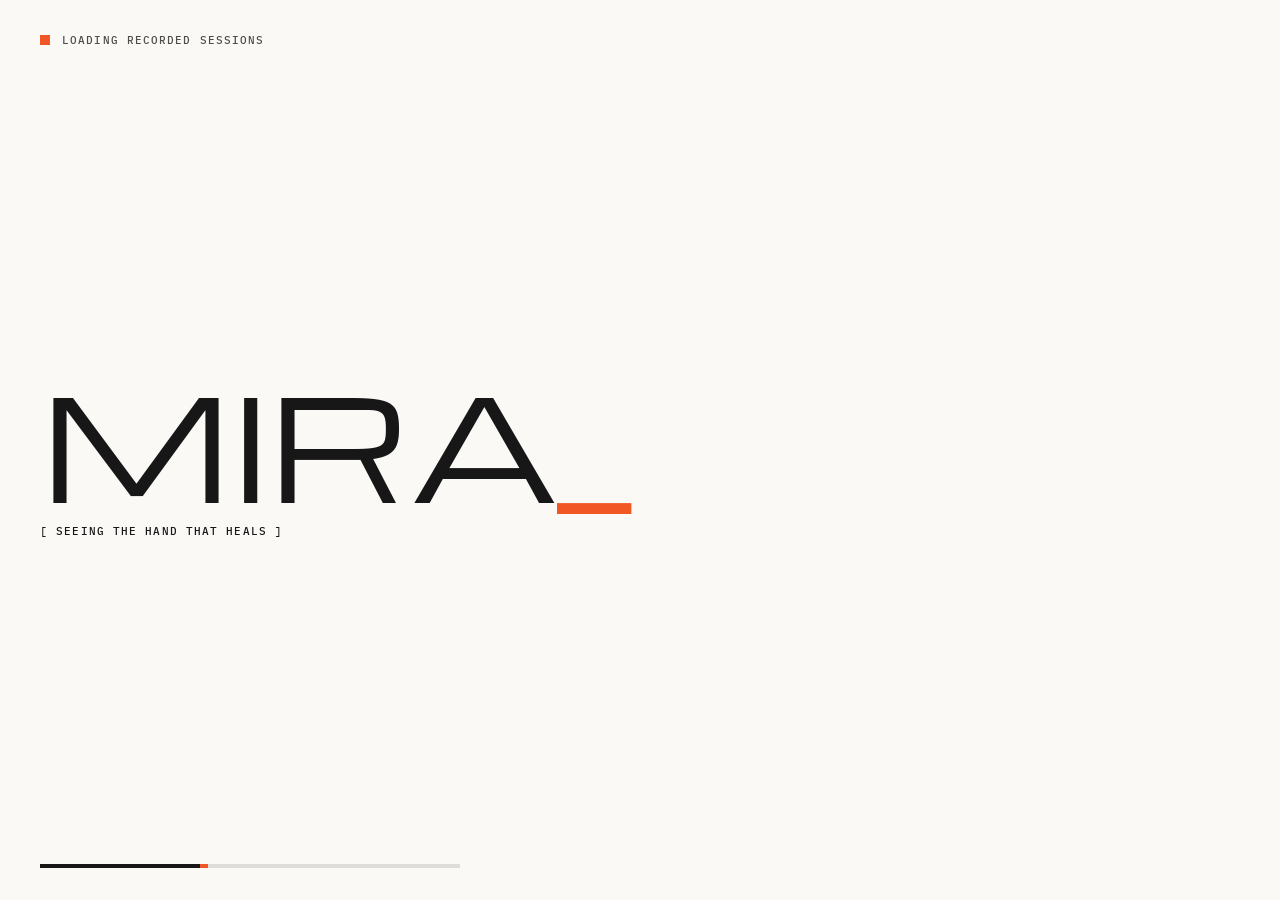
==== commit c462bed3: "Mira: publish index.html" ====
--- a/index.html
+++ b/index.html
@@ -2,16 +2,19 @@
 <html lang="en">
   <head>
     <meta charset="UTF-8" />
-    <meta name="viewport" content="width=device-width, initial-scale=1.0" />
+    <meta name="viewport" content="width=device-width, initial-scale=1.0, viewport-fit=cover" />
+    <meta name="theme-color" content="#faf9f6" />
+    <meta name="apple-mobile-web-app-capable" content="yes" />
+    <meta name="mobile-web-app-capable" content="yes" />
     <title>Mira</title>
     <meta name="description" content="Mira: hand rehabilitation sessions in mixed reality and on the webcam, for patients and clinicians." />
-    <script type="module" crossorigin src="./assets/dashboard-MGC154f1.js"></script>
+    <script type="module" crossorigin src="./assets/dashboard--l_R1UmS.js"></script>
     <link rel="modulepreload" crossorigin href="./assets/400-DxTc2pm6.js">
-    <link rel="modulepreload" crossorigin href="./assets/cues-BkIvocbe.js">
+    <link rel="modulepreload" crossorigin href="./assets/cues-DCIoFgfs.js">
     <link rel="modulepreload" crossorigin href="./assets/400-4bGgR1oH.js">
     <link rel="stylesheet" crossorigin href="./assets/400-ppIaHHnk.css">
     <link rel="stylesheet" crossorigin href="./assets/400-BFPABru5.css">
-    <link rel="stylesheet" crossorigin href="./assets/dashboard-bZA7YpCx.css">
+    <link rel="stylesheet" crossorigin href="./assets/dashboard-D8CtDMU3.css">
   </head>
   <body>
     <div id="root"></div>
--- a/assets/dashboard-D8CtDMU3.css
+++ b/assets/dashboard-D8CtDMU3.css
@@ -0,0 +1 @@
+@import"https://fonts.googleapis.com/css2?family=Atkinson+Hyperlegible+Next:wght@300..800&display=swap";@font-face{font-family:IBM Plex Mono;font-style:normal;font-display:swap;font-weight:600;src:url(./ibm-plex-mono-cyrillic-ext-600-normal-V-xxqcpd.woff2) format("woff2"),url(./ibm-plex-mono-cyrillic-ext-600-normal-9HEixskS.woff) format("woff");unicode-range:U+0460-052F,U+1C80-1C8A,U+20B4,U+2DE0-2DFF,U+A640-A69F,U+FE2E-FE2F}@font-face{font-family:IBM Plex Mono;font-style:normal;font-display:swap;font-weight:600;src:url(./ibm-plex-mono-cyrillic-600-normal-CTOM6hUh.woff2) format("woff2"),url(./ibm-plex-mono-cyrillic-600-normal-fLZuRloM.woff) format("woff");unicode-range:U+0301,U+0400-045F,U+0490-0491,U+04B0-04B1,U+2116}@font-face{font-family:IBM Plex Mono;font-style:normal;font-display:swap;font-weight:600;src:url(./ibm-plex-mono-vietnamese-600-normal-D2EvbN8M.woff2) format("woff2"),url(./ibm-plex-mono-vietnamese-600-normal-iLQfcSjf.woff) format("woff");unicode-range:U+0102-0103,U+0110-0111,U+0128-0129,U+0168-0169,U+01A0-01A1,U+01AF-01B0,U+0300-0301,U+0303-0304,U+0308-0309,U+0323,U+0329,U+1EA0-1EF9,U+20AB}@font-face{font-family:IBM Plex Mono;font-style:normal;font-display:swap;font-weight:600;src:url(./ibm-plex-mono-latin-ext-600-normal-D38SheWl.woff2) format("woff2"),url(./ibm-plex-mono-latin-ext-600-normal-DmB0ttJJ.woff) format("woff");unicode-range:U+0100-02BA,U+02BD-02C5,U+02C7-02CC,U+02CE-02D7,U+02DD-02FF,U+0304,U+0308,U+0329,U+1D00-1DBF,U+1E00-1E9F,U+1EF2-1EFF,U+2020,U+20A0-20AB,U+20AD-20C0,U+2113,U+2C60-2C7F,U+A720-A7FF}@font-face{font-family:IBM Plex Mono;font-style:normal;font-display:swap;font-weight:600;src:url(./ibm-plex-mono-latin-600-normal-BgSNZQsw.woff2) format("woff2"),url(./ibm-plex-mono-latin-600-normal-DWFSQ4vo.woff) format("woff");unicode-range:U+0000-00FF,U+0131,U+0152-0153,U+02BB-02BC,U+02C6,U+02DA,U+02DC,U+0304,U+0308,U+0329,U+2000-206F,U+20AC,U+2122,U+2191,U+2193,U+2212,U+2215,U+FEFF,U+FFFD}/*! tailwindcss v4.3.3 | MIT License | https://tailwindcss.com */@layer properties{@supports (((-webkit-hyphens:none)) and (not (margin-trim:inline))) or ((-moz-orient:inline) and (not (color:rgb(from red r g b)))){*,:before,:after,::backdrop{--tw-translate-x:0;--tw-translate-y:0;--tw-translate-z:0;--tw-scale-x:1;--tw-scale-y:1;--tw-scale-z:1;--tw-rotate-x:initial;--tw-rotate-y:initial;--tw-rotate-z:initial;--tw-skew-x:initial;--tw-skew-y:initial;--tw-space-y-reverse:0;--tw-divide-y-reverse:0;--tw-border-style:solid;--tw-gradient-position:initial;--tw-gradient-from:#0000;--tw-gradient-via:#0000;--tw-gradient-to:#0000;--tw-gradient-stops:initial;--tw-gradient-via-stops:initial;--tw-gradient-from-position:0%;--tw-gradient-via-position:50%;--tw-gradient-to-position:100%;--tw-leading:initial;--tw-font-weight:initial;--tw-tracking:initial;--tw-shadow:0 0 #0000;--tw-shadow-color:initial;--tw-shadow-alpha:100%;--tw-inset-shadow:0 0 #0000;--tw-inset-shadow-color:initial;--tw-inset-shadow-alpha:100%;--tw-ring-color:initial;--tw-ring-shadow:0 0 #0000;--tw-inset-ring-color:initial;--tw-inset-ring-shadow:0 0 #0000;--tw-ring-inset:initial;--tw-ring-offset-width:0px;--tw-ring-offset-color:#fff;--tw-ring-offset-shadow:0 0 #0000;--tw-outline-style:solid;--tw-blur:initial;--tw-brightness:initial;--tw-contrast:initial;--tw-grayscale:initial;--tw-hue-rotate:initial;--tw-invert:initial;--tw-opacity:initial;--tw-saturate:initial;--tw-sepia:initial;--tw-drop-shadow:initial;--tw-drop-shadow-color:initial;--tw-drop-shadow-alpha:100%;--tw-drop-shadow-size:initial}}}@layer theme{:root,:host{--font-sans:"Atkinson Hyperlegible Next", system-ui, sans-serif;--font-mono:"IBM Plex Mono", ui-monospace, monospace;--color-black:#000;--spacing:.25rem;--container-sm:24rem;--container-lg:32rem;--container-xl:36rem;--container-3xl:48rem;--font-weight-semibold:600;--tracking-wide:.025em;--leading-tight:1.25;--radius-xs:0px;--radius-sm:0px;--radius-md:0px;--radius-lg:0px;--radius-xl:0px;--animate-pulse:pulse 2s cubic-bezier(.4, 0, .6, 1) infinite;--aspect-video:16 / 9;--default-transition-duration:.15s;--default-transition-timing-function:cubic-bezier(.4, 0, .2, 1);--default-font-family:var(--font-sans);--default-mono-font-family:var(--font-mono);--color-primary:var(--md-sys-color-primary);--color-on-primary:var(--md-sys-color-on-primary);--color-primary-container:var(--md-sys-color-primary-container);--color-on-primary-container:var(--md-sys-color-on-primary-container);--color-secondary:var(--md-sys-color-secondary);--color-secondary-container:var(--md-sys-color-secondary-container);--color-on-secondary-container:var(--md-sys-color-on-secondary-container);--color-tertiary-container:var(--md-sys-color-tertiary-container);--color-on-tertiary-container:var(--md-sys-color-on-tertiary-container);--color-error:var(--md-sys-color-error);--color-on-error:var(--md-sys-color-on-error);--color-error-container:var(--md-sys-color-error-container);--color-on-error-container:var(--md-sys-color-on-error-container);--color-surface:var(--md-sys-color-surface);--color-surface-container-low:var(--md-sys-color-surface-container-low);--color-surface-container:var(--md-sys-color-surface-container);--color-surface-container-high:var(--md-sys-color-surface-container-high);--color-surface-container-highest:var(--md-sys-color-surface-container-highest);--color-on-surface:var(--md-sys-color-on-surface);--color-on-surface-variant:var(--md-sys-color-on-surface-variant);--color-outline:var(--md-sys-color-outline);--color-outline-variant:var(--md-sys-color-outline-variant);--color-inverse-surface:var(--md-sys-color-inverse-surface);--color-inverse-on-surface:var(--md-sys-color-inverse-on-surface);--color-inverse-primary:var(--md-sys-color-inverse-primary);--color-scrim:var(--md-sys-color-scrim);--color-success:var(--md-sys-color-success);--color-success-container:var(--md-sys-color-success-container);--color-on-success-container:var(--md-sys-color-on-success-container);--color-warning:var(--md-sys-color-warning);--color-warning-container:var(--md-sys-color-warning-container);--color-on-warning-container:var(--md-sys-color-on-warning-container);--color-accent:var(--mira-accent);--color-on-accent:var(--mira-on-accent);--radius-full:0px}}@layer base{*,:after,:before,::backdrop{box-sizing:border-box;border:0 solid;margin:0;padding:0}::file-selector-button{box-sizing:border-box;border:0 solid;margin:0;padding:0}html,:host{-webkit-text-size-adjust:100%;tab-size:4;line-height:1.5;font-family:var(--default-font-family,-apple-system, BlinkMacSystemFont, "Segoe UI", Roboto, "Helvetica Neue", "Noto Sans", Arial, sans-serif, "Apple Color Emoji", "Segoe UI Emoji", "Segoe UI Symbol", "Noto Color Emoji");font-feature-settings:var(--default-font-feature-settings,normal);font-variation-settings:var(--default-font-variation-settings,normal);-webkit-tap-highlight-color:transparent}hr{height:0;color:inherit;border-top-width:1px}abbr:where([title]){-webkit-text-decoration:underline dotted;text-decoration:underline dotted}h1,h2,h3,h4,h5,h6{font-size:inherit;font-weight:inherit}a{color:inherit;-webkit-text-decoration:inherit;text-decoration:inherit}b,strong{font-weight:bolder}code,kbd,samp,pre{font-family:var(--default-mono-font-family,ui-monospace, SFMono-Regular, Menlo, Monaco, Consolas, "Liberation Mono", "Courier New", monospace);font-feature-settings:var(--default-mono-font-feature-settings,normal);font-variation-settings:var(--default-mono-font-variation-settings,normal);font-size:1em}small{font-size:80%}sub,sup{vertical-align:baseline;font-size:75%;line-height:0;position:relative}sub{bottom:-.25em}sup{top:-.5em}table{text-indent:0;border-color:inherit;border-collapse:collapse}:-moz-focusring:where(:not(iframe)){outline:auto}progress{vertical-align:baseline}summary{display:list-item}ol,ul,menu{list-style:none}img,svg,video,canvas,audio,iframe,embed,object{vertical-align:middle;display:block}img,video{max-width:100%;height:auto}button,input,select,optgroup,textarea{font:inherit;font-feature-settings:inherit;font-variation-settings:inherit;letter-spacing:inherit;color:inherit;opacity:1;background-color:#0000;border-radius:0}::file-selector-button{font:inherit;font-feature-settings:inherit;font-variation-settings:inherit;letter-spacing:inherit;color:inherit;opacity:1;background-color:#0000;border-radius:0}:where(select:is([multiple],[size])) optgroup{font-weight:bolder}:where(select:is([multiple],[size])) optgroup option{padding-inline-start:20px}::file-selector-button{margin-inline-end:4px}::placeholder{opacity:1}@supports (not ((-webkit-appearance:-apple-pay-button))) or (contain-intrinsic-size:1px){::placeholder{color:currentColor}@supports (color:color-mix(in lab,red,red)){::placeholder{color:color-mix(in oklab,currentcolor 50%,transparent)}}}textarea{resize:vertical}::-webkit-search-decoration{-webkit-appearance:none}::-webkit-date-and-time-value{min-height:1lh;text-align:inherit}::-webkit-datetime-edit{display:inline-flex}::-webkit-datetime-edit-fields-wrapper{padding:0}::-webkit-datetime-edit{padding-block:0}::-webkit-datetime-edit-year-field{padding-block:0}::-webkit-datetime-edit-month-field{padding-block:0}::-webkit-datetime-edit-day-field{padding-block:0}::-webkit-datetime-edit-hour-field{padding-block:0}::-webkit-datetime-edit-minute-field{padding-block:0}::-webkit-datetime-edit-second-field{padding-block:0}::-webkit-datetime-edit-millisecond-field{padding-block:0}::-webkit-datetime-edit-meridiem-field{padding-block:0}::-webkit-calendar-picker-indicator{line-height:1}:-moz-ui-invalid{box-shadow:none}button,input:where([type=button],[type=reset],[type=submit]){appearance:button}::file-selector-button{appearance:button}::-webkit-inner-spin-button{height:auto}::-webkit-outer-spin-button{height:auto}[hidden]:where(:not([hidden=until-found])){display:none!important}}@layer components;@layer utilities{.pointer-events-none{pointer-events:none}.invisible{visibility:hidden}.visible{visibility:visible}.absolute{position:absolute}.fixed{position:fixed}.relative{position:relative}.static{position:static}.sticky{position:sticky}.inset-0{inset:0}.inset-x-0{inset-inline:0}.inset-y-0{inset-block:0}.top-0{top:0}.top-1{top:var(--spacing)}.top-1\/2{top:50%}.top-2{top:calc(var(--spacing) * 2)}.top-3{top:calc(var(--spacing) * 3)}.top-4{top:calc(var(--spacing) * 4)}.right-0{right:0}.right-2{right:calc(var(--spacing) * 2)}.right-3{right:calc(var(--spacing) * 3)}.right-4{right:calc(var(--spacing) * 4)}.bottom-0{bottom:0}.bottom-3{bottom:calc(var(--spacing) * 3)}.bottom-9{bottom:calc(var(--spacing) * 9)}.bottom-16{bottom:calc(var(--spacing) * 16)}.bottom-24{bottom:calc(var(--spacing) * 24)}.left-0{left:0}.left-1\/2{left:50%}.left-2{left:calc(var(--spacing) * 2)}.left-3{left:calc(var(--spacing) * 3)}.left-\[6px\]{left:6px}.left-\[22px\]{left:22px}.z-10{z-index:10}.z-20{z-index:20}.z-30{z-index:30}.z-40{z-index:40}.z-50{z-index:50}.z-\[60\]{z-index:60}.z-\[70\]{z-index:70}.m-0{margin:0}.-mx-1{margin-inline:calc(var(--spacing) * -1)}.-mx-4{margin-inline:calc(var(--spacing) * -4)}.mx-5{margin-inline:calc(var(--spacing) * 5)}.mx-auto{margin-inline:auto}.my-2{margin-block:calc(var(--spacing) * 2)}.my-4{margin-block:calc(var(--spacing) * 4)}.my-5{margin-block:calc(var(--spacing) * 5)}.mt-0\.5{margin-top:calc(var(--spacing) * .5)}.mt-1{margin-top:var(--spacing)}.mt-1\.5{margin-top:calc(var(--spacing) * 1.5)}.mt-2{margin-top:calc(var(--spacing) * 2)}.mt-3{margin-top:calc(var(--spacing) * 3)}.mt-4{margin-top:calc(var(--spacing) * 4)}.mt-5{margin-top:calc(var(--spacing) * 5)}.mt-6{margin-top:calc(var(--spacing) * 6)}.mt-8{margin-top:calc(var(--spacing) * 8)}.mt-10{margin-top:calc(var(--spacing) * 10)}.mt-24{margin-top:calc(var(--spacing) * 24)}.mt-auto{margin-top:auto}.mt-px{margin-top:1px}.-mr-2{margin-right:calc(var(--spacing) * -2)}.mr-1{margin-right:var(--spacing)}.mb-2{margin-bottom:calc(var(--spacing) * 2)}.mb-3{margin-bottom:calc(var(--spacing) * 3)}.mb-4{margin-bottom:calc(var(--spacing) * 4)}.-ml-3{margin-left:calc(var(--spacing) * -3)}.ml-1{margin-left:var(--spacing)}.ml-auto{margin-left:auto}.block{display:block}.flex{display:flex}.grid{display:grid}.hidden{display:none}.hidden\!{display:none!important}.inline{display:inline}.inline-block{display:inline-block}.inline-flex{display:inline-flex}.table{display:table}.aspect-\[4\/3\]{aspect-ratio:4/3}.aspect-\[4\/5\]{aspect-ratio:4/5}.aspect-\[16\/7\]{aspect-ratio:16/7}.aspect-square{aspect-ratio:1}.aspect-video{aspect-ratio:var(--aspect-video)}.h-0\.5{height:calc(var(--spacing) * .5)}.h-1{height:var(--spacing)}.h-1\.5{height:calc(var(--spacing) * 1.5)}.h-2\.5{height:calc(var(--spacing) * 2.5)}.h-3{height:calc(var(--spacing) * 3)}.h-3\.5{height:calc(var(--spacing) * 3.5)}.h-4{height:calc(var(--spacing) * 4)}.h-5{height:calc(var(--spacing) * 5)}.h-6{height:calc(var(--spacing) * 6)}.h-7{height:calc(var(--spacing) * 7)}.h-8{height:calc(var(--spacing) * 8)}.h-9{height:calc(var(--spacing) * 9)}.h-10{height:calc(var(--spacing) * 10)}.h-11{height:calc(var(--spacing) * 11)}.h-12{height:calc(var(--spacing) * 12)}.h-14{height:calc(var(--spacing) * 14)}.h-16{height:calc(var(--spacing) * 16)}.h-40{height:calc(var(--spacing) * 40)}.h-full{height:100%}.h-px{height:1px}.h-screen{height:100vh}.max-h-\[60vh\]{max-height:60vh}.min-h-8{min-height:calc(var(--spacing) * 8)}.min-h-10{min-height:calc(var(--spacing) * 10)}.min-h-11{min-height:calc(var(--spacing) * 11)}.min-h-12{min-height:calc(var(--spacing) * 12)}.min-h-14{min-height:calc(var(--spacing) * 14)}.min-h-\[100dvh\]{min-height:100dvh}.min-h-full{min-height:100%}.w-1\.5{width:calc(var(--spacing) * 1.5)}.w-2{width:calc(var(--spacing) * 2)}.w-2\.5{width:calc(var(--spacing) * 2.5)}.w-2\/5{width:40%}.w-3{width:calc(var(--spacing) * 3)}.w-3\.5{width:calc(var(--spacing) * 3.5)}.w-4{width:calc(var(--spacing) * 4)}.w-5{width:calc(var(--spacing) * 5)}.w-6{width:calc(var(--spacing) * 6)}.w-7{width:calc(var(--spacing) * 7)}.w-9{width:calc(var(--spacing) * 9)}.w-10{width:calc(var(--spacing) * 10)}.w-12{width:calc(var(--spacing) * 12)}.w-64{width:calc(var(--spacing) * 64)}.w-\[4px\]{width:4px}.w-\[26\%\]{width:26%}.w-\[52px\]{width:52px}.w-\[92px\]{width:92px}.w-\[220px\]{width:220px}.w-\[400px\]{width:400px}.w-\[440px\]{width:440px}.w-full{width:100%}.max-w-3xl{max-width:var(--container-3xl)}.max-w-12{max-width:calc(var(--spacing) * 12)}.max-w-\[120px\]{max-width:120px}.max-w-\[340px\]{max-width:340px}.max-w-\[420px\]{max-width:420px}.max-w-\[560px\]{max-width:560px}.max-w-\[1320px\]{max-width:1320px}.max-w-\[1400px\]{max-width:1400px}.max-w-\[calc\(100vw-32px\)\]{max-width:calc(100vw - 32px)}.max-w-full{max-width:100%}.max-w-lg{max-width:var(--container-lg)}.max-w-sm{max-width:var(--container-sm)}.max-w-xl{max-width:var(--container-xl)}.min-w-0{min-width:0}.min-w-\[200px\]{min-width:200px}.min-w-\[280px\]{min-width:280px}.flex-1{flex:1}.shrink-0{flex-shrink:0}.grow{flex-grow:1}.basis-\[14rem\]{flex-basis:14rem}.origin-left{transform-origin:0}.-translate-x-1\/2{--tw-translate-x: -50% ;translate:var(--tw-translate-x) var(--tw-translate-y)}.-translate-y-1\/2{--tw-translate-y: -50% ;translate:var(--tw-translate-x) var(--tw-translate-y)}.scale-x-0{--tw-scale-x:0%;scale:var(--tw-scale-x) var(--tw-scale-y)}.transform{transform:var(--tw-rotate-x,) var(--tw-rotate-y,) var(--tw-rotate-z,) var(--tw-skew-x,) var(--tw-skew-y,)}.transform\!{transform:var(--tw-rotate-x,) var(--tw-rotate-y,) var(--tw-rotate-z,) var(--tw-skew-x,) var(--tw-skew-y,)!important}.animate-pulse{animation:var(--animate-pulse)}.cursor-pointer{cursor:pointer}.resize{resize:both}.grid-cols-1{grid-template-columns:repeat(1,minmax(0,1fr))}.grid-cols-5{grid-template-columns:repeat(5,minmax(0,1fr))}.grid-cols-6{grid-template-columns:repeat(6,minmax(0,1fr))}.flex-col{flex-direction:column}.flex-wrap{flex-wrap:wrap}.place-items-center{place-items:center}.items-baseline{align-items:baseline}.items-center{align-items:center}.items-end{align-items:flex-end}.items-start{align-items:flex-start}.justify-around{justify-content:space-around}.justify-between{justify-content:space-between}.justify-center{justify-content:center}.justify-end{justify-content:flex-end}.gap-0\.5{gap:calc(var(--spacing) * .5)}.gap-1{gap:var(--spacing)}.gap-1\.5{gap:calc(var(--spacing) * 1.5)}.gap-2{gap:calc(var(--spacing) * 2)}.gap-3{gap:calc(var(--spacing) * 3)}.gap-4{gap:calc(var(--spacing) * 4)}.gap-5{gap:calc(var(--spacing) * 5)}.gap-6{gap:calc(var(--spacing) * 6)}:where(.space-y-1>:not(:last-child)){--tw-space-y-reverse:0;margin-block-start:calc(var(--spacing) * var(--tw-space-y-reverse));margin-block-end:calc(var(--spacing) * calc(1 - var(--tw-space-y-reverse)))}:where(.space-y-2>:not(:last-child)){--tw-space-y-reverse:0;margin-block-start:calc(calc(var(--spacing) * 2) * var(--tw-space-y-reverse));margin-block-end:calc(calc(var(--spacing) * 2) * calc(1 - var(--tw-space-y-reverse)))}:where(.space-y-3>:not(:last-child)){--tw-space-y-reverse:0;margin-block-start:calc(calc(var(--spacing) * 3) * var(--tw-space-y-reverse));margin-block-end:calc(calc(var(--spacing) * 3) * calc(1 - var(--tw-space-y-reverse)))}:where(.space-y-4>:not(:last-child)){--tw-space-y-reverse:0;margin-block-start:calc(calc(var(--spacing) * 4) * var(--tw-space-y-reverse));margin-block-end:calc(calc(var(--spacing) * 4) * calc(1 - var(--tw-space-y-reverse)))}:where(.space-y-5>:not(:last-child)){--tw-space-y-reverse:0;margin-block-start:calc(calc(var(--spacing) * 5) * var(--tw-space-y-reverse));margin-block-end:calc(calc(var(--spacing) * 5) * calc(1 - var(--tw-space-y-reverse)))}:where(.space-y-6>:not(:last-child)){--tw-space-y-reverse:0;margin-block-start:calc(calc(var(--spacing) * 6) * var(--tw-space-y-reverse));margin-block-end:calc(calc(var(--spacing) * 6) * calc(1 - var(--tw-space-y-reverse)))}.gap-x-3{column-gap:calc(var(--spacing) * 3)}.gap-x-4{column-gap:calc(var(--spacing) * 4)}.gap-x-6{column-gap:calc(var(--spacing) * 6)}.gap-y-1{row-gap:var(--spacing)}.gap-y-2{row-gap:calc(var(--spacing) * 2)}:where(.divide-y>:not(:last-child)){--tw-divide-y-reverse:0;border-bottom-style:var(--tw-border-style);border-top-style:var(--tw-border-style);border-top-width:calc(1px * var(--tw-divide-y-reverse));border-bottom-width:calc(1px * calc(1 - var(--tw-divide-y-reverse)))}:where(.divide-\[var\(--book-line\)\]>:not(:last-child)){border-color:var(--book-line)}.self-center{align-self:center}.self-start{align-self:flex-start}.truncate{text-overflow:ellipsis;white-space:nowrap;overflow:hidden}.overflow-hidden{overflow:hidden}.overflow-x-auto{overflow-x:auto}.overflow-y-auto{overflow-y:auto}.rounded{border-radius:.25rem}.rounded-full{border-radius:var(--radius-full)}.rounded-lg{border-radius:var(--radius-lg)}.rounded-md{border-radius:var(--radius-md)}.rounded-sm{border-radius:var(--radius-sm)}.rounded-xs{border-radius:var(--radius-xs)}.rounded-t-xs{border-top-left-radius:var(--radius-xs);border-top-right-radius:var(--radius-xs)}.rounded-l-xl{border-top-left-radius:var(--radius-xl);border-bottom-left-radius:var(--radius-xl)}.border{border-style:var(--tw-border-style);border-width:1px}.border-0{border-style:var(--tw-border-style);border-width:0}.border-2{border-style:var(--tw-border-style);border-width:2px}.border-t{border-top-style:var(--tw-border-style);border-top-width:1px}.border-b{border-bottom-style:var(--tw-border-style);border-bottom-width:1px}.border-b-2{border-bottom-style:var(--tw-border-style);border-bottom-width:2px}.border-l{border-left-style:var(--tw-border-style);border-left-width:1px}.border-error{border-color:var(--color-error)}.border-on-surface,.border-on-surface\/40{border-color:var(--color-on-surface)}@supports (color:color-mix(in lab,red,red)){.border-on-surface\/40{border-color:color-mix(in oklab,var(--color-on-surface) 40%,transparent)}}.border-on-surface\/50{border-color:var(--color-on-surface)}@supports (color:color-mix(in lab,red,red)){.border-on-surface\/50{border-color:color-mix(in oklab,var(--color-on-surface) 50%,transparent)}}.border-outline{border-color:var(--color-outline)}.border-outline-variant{border-color:var(--color-outline-variant)}.border-primary{border-color:var(--color-primary)}.\!bg-\[\#faf9f6\]{background-color:#faf9f6!important}.bg-\[\#171717\]{background-color:#171717}.bg-\[\#faf9f6\]{background-color:#faf9f6}.bg-\[var\(--book-line\)\]{background-color:var(--book-line)}.bg-\[var\(--card-bg\)\]{background-color:var(--card-bg)}.bg-\[var\(--mira-nerve\)\]{background-color:var(--mira-nerve)}.bg-\[var\(--mira-stage\)\]{background-color:var(--mira-stage)}.bg-\[var\(--mira-tendon\)\]{background-color:var(--mira-tendon)}.bg-accent{background-color:var(--color-accent)}.bg-error{background-color:var(--color-error)}.bg-error-container{background-color:var(--color-error-container)}.bg-inverse-surface{background-color:var(--color-inverse-surface)}.bg-on-surface,.bg-on-surface\/12{background-color:var(--color-on-surface)}@supports (color:color-mix(in lab,red,red)){.bg-on-surface\/12{background-color:color-mix(in oklab,var(--color-on-surface) 12%,transparent)}}.bg-on-surface\/50{background-color:var(--color-on-surface)}@supports (color:color-mix(in lab,red,red)){.bg-on-surface\/50{background-color:color-mix(in oklab,var(--color-on-surface) 50%,transparent)}}.bg-outline-variant{background-color:var(--color-outline-variant)}.bg-primary{background-color:var(--color-primary)}.bg-primary-container{background-color:var(--color-primary-container)}.bg-scrim\/32{background-color:var(--color-scrim)}@supports (color:color-mix(in lab,red,red)){.bg-scrim\/32{background-color:color-mix(in oklab,var(--color-scrim) 32%,transparent)}}.bg-scrim\/40{background-color:var(--color-scrim)}@supports (color:color-mix(in lab,red,red)){.bg-scrim\/40{background-color:color-mix(in oklab,var(--color-scrim) 40%,transparent)}}.bg-scrim\/60{background-color:var(--color-scrim)}@supports (color:color-mix(in lab,red,red)){.bg-scrim\/60{background-color:color-mix(in oklab,var(--color-scrim) 60%,transparent)}}.bg-secondary-container{background-color:var(--color-secondary-container)}.bg-success-container{background-color:var(--color-success-container)}.bg-surface{background-color:var(--color-surface)}.bg-surface-container{background-color:var(--color-surface-container)}.bg-surface-container-high{background-color:var(--color-surface-container-high)}.bg-surface-container-highest{background-color:var(--color-surface-container-highest)}.bg-surface-container-low{background-color:var(--color-surface-container-low)}.bg-tertiary-container{background-color:var(--color-tertiary-container)}.bg-transparent{background-color:#0000}.bg-warning-container{background-color:var(--color-warning-container)}.bg-gradient-to-t{--tw-gradient-position:to top in oklab;background-image:linear-gradient(var(--tw-gradient-stops))}.from-black\/60{--tw-gradient-from:#0009}@supports (color:color-mix(in lab,red,red)){.from-black\/60{--tw-gradient-from:color-mix(in oklab, var(--color-black) 60%, transparent)}}.from-black\/60{--tw-gradient-stops:var(--tw-gradient-via-stops,var(--tw-gradient-position), var(--tw-gradient-from) var(--tw-gradient-from-position), var(--tw-gradient-to) var(--tw-gradient-to-position))}.fill-on-surface{fill:var(--color-on-surface)}.fill-on-surface-variant{fill:var(--color-on-surface-variant)}.object-contain{object-fit:contain}.\!p-0{padding:0!important}.p-2{padding:calc(var(--spacing) * 2)}.p-3{padding:calc(var(--spacing) * 3)}.p-4{padding:calc(var(--spacing) * 4)}.p-5{padding:calc(var(--spacing) * 5)}.p-7{padding:calc(var(--spacing) * 7)}.px-0{padding-inline:0}.px-1{padding-inline:var(--spacing)}.px-1\.5{padding-inline:calc(var(--spacing) * 1.5)}.px-2{padding-inline:calc(var(--spacing) * 2)}.px-2\.5{padding-inline:calc(var(--spacing) * 2.5)}.px-3{padding-inline:calc(var(--spacing) * 3)}.px-4{padding-inline:calc(var(--spacing) * 4)}.px-5{padding-inline:calc(var(--spacing) * 5)}.px-6{padding-inline:calc(var(--spacing) * 6)}.px-8{padding-inline:calc(var(--spacing) * 8)}.py-0\.5{padding-block:calc(var(--spacing) * .5)}.py-1{padding-block:var(--spacing)}.py-1\.5{padding-block:calc(var(--spacing) * 1.5)}.py-2{padding-block:calc(var(--spacing) * 2)}.py-3{padding-block:calc(var(--spacing) * 3)}.py-4{padding-block:calc(var(--spacing) * 4)}.pt-0\.5{padding-top:calc(var(--spacing) * .5)}.pt-2{padding-top:calc(var(--spacing) * 2)}.pt-4{padding-top:calc(var(--spacing) * 4)}.pt-5{padding-top:calc(var(--spacing) * 5)}.pt-6{padding-top:calc(var(--spacing) * 6)}.pr-2{padding-right:calc(var(--spacing) * 2)}.pr-3{padding-right:calc(var(--spacing) * 3)}.pr-4{padding-right:calc(var(--spacing) * 4)}.pr-5{padding-right:calc(var(--spacing) * 5)}.pb-1{padding-bottom:var(--spacing)}.pb-2{padding-bottom:calc(var(--spacing) * 2)}.pb-3{padding-bottom:calc(var(--spacing) * 3)}.pb-5{padding-bottom:calc(var(--spacing) * 5)}.pb-6{padding-bottom:calc(var(--spacing) * 6)}.pl-2{padding-left:calc(var(--spacing) * 2)}.pl-3{padding-left:calc(var(--spacing) * 3)}.pl-4{padding-left:calc(var(--spacing) * 4)}.pl-5{padding-left:calc(var(--spacing) * 5)}.pl-6{padding-left:calc(var(--spacing) * 6)}.text-center{text-align:center}.text-left{text-align:left}.text-right{text-align:right}.align-top{vertical-align:top}.font-mono{font-family:var(--font-mono)}.type-body-l{letter-spacing:.25px;font-size:16px;font-weight:400;line-height:24px}.type-body-m{letter-spacing:.2px;font-size:14px;font-weight:400;line-height:20px}.type-body-s{letter-spacing:.3px;font-size:12px;font-weight:400;line-height:16px}.type-label-l{letter-spacing:.1px;font-size:14px;font-weight:600;line-height:20px}.type-label-m{letter-spacing:.4px;font-size:12px;font-weight:600;line-height:16px}.type-label-s{letter-spacing:.4px;font-size:11px;font-weight:600;line-height:16px}.type-title-m{letter-spacing:.15px;font-size:16px;font-weight:600;line-height:24px}.type-title-s{letter-spacing:.1px;font-size:14px;font-weight:600;line-height:20px}.type-display-m{font-size:45px;font-weight:400;line-height:52px}.type-headline-l{font-size:32px;font-weight:400;line-height:40px}.type-headline-m{font-size:28px;font-weight:400;line-height:36px}.type-headline-s{font-size:24px;font-weight:400;line-height:32px}.type-title-l{font-size:22px;font-weight:400;line-height:28px}.\!text-\[24px\]{font-size:24px!important}.\!text-\[26px\]{font-size:26px!important}.\!text-\[30px\]{font-size:30px!important}.text-\[11px\]{font-size:11px}.text-\[12px\]{font-size:12px}.text-\[15px\]{font-size:15px}.text-\[17px\]{font-size:17px}.text-\[24px\]{font-size:24px}.text-\[44px\]{font-size:44px}.text-\[72px\]{font-size:72px}.\!leading-\[30px\]{--tw-leading:30px!important;line-height:30px!important}.\!leading-\[32px\]{--tw-leading:32px!important;line-height:32px!important}.\!leading-\[36px\]{--tw-leading:36px!important;line-height:36px!important}.leading-4{--tw-leading:calc(var(--spacing) * 4);line-height:calc(var(--spacing) * 4)}.leading-\[1\.05\]{--tw-leading:1.05;line-height:1.05}.leading-none{--tw-leading:1;line-height:1}.leading-tight{--tw-leading:var(--leading-tight);line-height:var(--leading-tight)}.font-\[500\]{--tw-font-weight:500;font-weight:500}.font-semibold{--tw-font-weight:var(--font-weight-semibold);font-weight:var(--font-weight-semibold)}.tracking-\[0\.06em\]{--tw-tracking:.06em;letter-spacing:.06em}.tracking-wide{--tw-tracking:var(--tracking-wide);letter-spacing:var(--tracking-wide)}.break-all{word-break:break-all}.whitespace-nowrap{white-space:nowrap}.\!text-\[\#4d4d4e\]{color:#4d4d4e!important}.\!text-\[\#171717\]{color:#171717!important}.\!text-\[\#898989\]{color:#898989!important}.\!text-current{color:currentColor!important}.\!text-error{color:var(--color-error)!important}.\!text-on-surface{color:var(--color-on-surface)!important}.text-\[\#4d4d4e\]{color:#4d4d4e}.text-\[\#171717\]{color:#171717}.text-\[\#898989\]{color:#898989}.text-\[\#dfdede\]{color:#dfdede}.text-\[\#faf9f6\]{color:#faf9f6}.text-\[var\(--mira-tendon\)\],.text-\[var\(--mira-tendon\)\]\/60{color:var(--mira-tendon)}@supports (color:color-mix(in lab,red,red)){.text-\[var\(--mira-tendon\)\]\/60{color:color-mix(in oklab,var(--mira-tendon) 60%,transparent)}}.text-\[var\(--mira-tendon\)\]\/80{color:var(--mira-tendon)}@supports (color:color-mix(in lab,red,red)){.text-\[var\(--mira-tendon\)\]\/80{color:color-mix(in oklab,var(--mira-tendon) 80%,transparent)}}.text-error{color:var(--color-error)}.text-inverse-on-surface{color:var(--color-inverse-on-surface)}.text-inverse-primary{color:var(--color-inverse-primary)}.text-on-accent{color:var(--color-on-accent)}.text-on-error{color:var(--color-on-error)}.text-on-error-container{color:var(--color-on-error-container)}.text-on-primary{color:var(--color-on-primary)}.text-on-primary-container{color:var(--color-on-primary-container)}.text-on-secondary-container{color:var(--color-on-secondary-container)}.text-on-success-container{color:var(--color-on-success-container)}.text-on-surface{color:var(--color-on-surface)}.text-on-surface-variant{color:var(--color-on-surface-variant)}.text-on-tertiary-container{color:var(--color-on-tertiary-container)}.text-on-warning-container{color:var(--color-on-warning-container)}.text-primary{color:var(--color-primary)}.text-secondary{color:var(--color-secondary)}.text-success{color:var(--color-success)}.text-surface{color:var(--color-surface)}.text-warning{color:var(--color-warning)}.uppercase{text-transform:uppercase}.underline{text-decoration-line:underline}.decoration-accent{-webkit-text-decoration-color:var(--color-accent);text-decoration-color:var(--color-accent)}.decoration-\[3px\]{text-decoration-thickness:3px}.underline-offset-\[6px\]{text-underline-offset:6px}.caret-accent{caret-color:var(--color-accent)}.accent-\[var\(--md-sys-color-primary\)\]{accent-color:var(--md-sys-color-primary)}.opacity-60{opacity:.6}.opacity-70{opacity:.7}.opacity-80{opacity:.8}.shadow{--tw-shadow:0 1px 3px 0 var(--tw-shadow-color,#0000001a), 0 1px 2px -1px var(--tw-shadow-color,#0000001a);box-shadow:var(--tw-inset-shadow),var(--tw-inset-ring-shadow),var(--tw-ring-offset-shadow),var(--tw-ring-shadow),var(--tw-shadow)}.shadow\!{--tw-shadow:0 1px 3px 0 var(--tw-shadow-color,#0000001a), 0 1px 2px -1px var(--tw-shadow-color,#0000001a)!important;box-shadow:var(--tw-inset-shadow),var(--tw-inset-ring-shadow),var(--tw-ring-offset-shadow),var(--tw-ring-shadow),var(--tw-shadow)!important}.shadow-\[inset_0_-1px_0_var\(--book-line\)\]{--tw-shadow:inset 0 -1px 0 var(--tw-shadow-color,var(--book-line));box-shadow:var(--tw-inset-shadow),var(--tw-inset-ring-shadow),var(--tw-ring-offset-shadow),var(--tw-ring-shadow),var(--tw-shadow)}.shadow-\[inset_0_0_0_1px_\#3a3a3a\]{--tw-shadow:inset 0 0 0 1px var(--tw-shadow-color,#3a3a3a);box-shadow:var(--tw-inset-shadow),var(--tw-inset-ring-shadow),var(--tw-ring-offset-shadow),var(--tw-ring-shadow),var(--tw-shadow)}.shadow-\[inset_0_0_0_1px_\#4d4d4e\]{--tw-shadow:inset 0 0 0 1px var(--tw-shadow-color,#4d4d4e);box-shadow:var(--tw-inset-shadow),var(--tw-inset-ring-shadow),var(--tw-ring-offset-shadow),var(--tw-ring-shadow),var(--tw-shadow)}.shadow-\[inset_0_0_0_1px_var\(--book-line\)\]{--tw-shadow:inset 0 0 0 1px var(--tw-shadow-color,var(--book-line));box-shadow:var(--tw-inset-shadow),var(--tw-inset-ring-shadow),var(--tw-ring-offset-shadow),var(--tw-ring-shadow),var(--tw-shadow)}.shadow-\[inset_0_0_0_1px_var\(--md-sys-color-on-surface\)\,inset_0_4px_0_var\(--mira-accent\)\]{--tw-shadow:inset 0 0 0 1px var(--tw-shadow-color,var(--md-sys-color-on-surface)), inset 0 4px 0 var(--tw-shadow-color,var(--mira-accent));box-shadow:var(--tw-inset-shadow),var(--tw-inset-ring-shadow),var(--tw-ring-offset-shadow),var(--tw-ring-shadow),var(--tw-shadow)}.shadow-\[inset_0_0_0_1px_var\(--md-sys-color-on-surface\)\]{--tw-shadow:inset 0 0 0 1px var(--tw-shadow-color,var(--md-sys-color-on-surface));box-shadow:var(--tw-inset-shadow),var(--tw-inset-ring-shadow),var(--tw-ring-offset-shadow),var(--tw-ring-shadow),var(--tw-shadow)}.shadow-\[inset_0_1px_0_var\(--book-line\)\]{--tw-shadow:inset 0 1px 0 var(--tw-shadow-color,var(--book-line));box-shadow:var(--tw-inset-shadow),var(--tw-inset-ring-shadow),var(--tw-ring-offset-shadow),var(--tw-ring-shadow),var(--tw-shadow)}.shadow-\[var\(--md-sys-elevation-1\)\]{--tw-shadow:var(--md-sys-elevation-1);box-shadow:var(--tw-inset-shadow),var(--tw-inset-ring-shadow),var(--tw-ring-offset-shadow),var(--tw-ring-shadow),var(--tw-shadow)}.shadow-\[var\(--md-sys-elevation-2\)\]{--tw-shadow:var(--md-sys-elevation-2);box-shadow:var(--tw-inset-shadow),var(--tw-inset-ring-shadow),var(--tw-ring-offset-shadow),var(--tw-ring-shadow),var(--tw-shadow)}.shadow-\[var\(--md-sys-elevation-3\)\]{--tw-shadow:var(--md-sys-elevation-3);box-shadow:var(--tw-inset-shadow),var(--tw-inset-ring-shadow),var(--tw-ring-offset-shadow),var(--tw-ring-shadow),var(--tw-shadow)}.ring{--tw-ring-shadow:var(--tw-ring-inset,) 0 0 0 calc(1px + var(--tw-ring-offset-width)) var(--tw-ring-color,currentcolor);box-shadow:var(--tw-inset-shadow),var(--tw-inset-ring-shadow),var(--tw-ring-offset-shadow),var(--tw-ring-shadow),var(--tw-shadow)}.ring-2{--tw-ring-shadow:var(--tw-ring-inset,) 0 0 0 calc(2px + var(--tw-ring-offset-width)) var(--tw-ring-color,currentcolor);box-shadow:var(--tw-inset-shadow),var(--tw-inset-ring-shadow),var(--tw-ring-offset-shadow),var(--tw-ring-shadow),var(--tw-shadow)}.ring-\[var\(--mira-tendon\)\]\/60{--tw-ring-color:var(--mira-tendon)}@supports (color:color-mix(in lab,red,red)){.ring-\[var\(--mira-tendon\)\]\/60{--tw-ring-color:color-mix(in oklab, var(--mira-tendon) 60%, transparent)}}.outline,.outline-1{outline-style:var(--tw-outline-style);outline-width:1px}.outline-offset-\[-3px\]{outline-offset:-3px}.outline-outline{outline-color:var(--color-outline)}.blur{--tw-blur:blur(8px);filter:var(--tw-blur,) var(--tw-brightness,) var(--tw-contrast,) var(--tw-grayscale,) var(--tw-hue-rotate,) var(--tw-invert,) var(--tw-saturate,) var(--tw-sepia,) var(--tw-drop-shadow,)}.drop-shadow{--tw-drop-shadow-size:drop-shadow(0 1px 2px var(--tw-drop-shadow-color,#0000001a)) drop-shadow(0 1px 1px var(--tw-drop-shadow-color,#0000000f));--tw-drop-shadow:drop-shadow(0 1px 2px #0000001a) drop-shadow(0 1px 1px #0000000f);filter:var(--tw-blur,) var(--tw-brightness,) var(--tw-contrast,) var(--tw-grayscale,) var(--tw-hue-rotate,) var(--tw-invert,) var(--tw-saturate,) var(--tw-sepia,) var(--tw-drop-shadow,)}.filter{filter:var(--tw-blur,) var(--tw-brightness,) var(--tw-contrast,) var(--tw-grayscale,) var(--tw-hue-rotate,) var(--tw-invert,) var(--tw-saturate,) var(--tw-sepia,) var(--tw-drop-shadow,)}.filter\!{filter:var(--tw-blur,) var(--tw-brightness,) var(--tw-contrast,) var(--tw-grayscale,) var(--tw-hue-rotate,) var(--tw-invert,) var(--tw-saturate,) var(--tw-sepia,) var(--tw-drop-shadow,)!important}.transition{transition-property:color,background-color,border-color,outline-color,text-decoration-color,fill,stroke,--tw-gradient-from,--tw-gradient-via,--tw-gradient-to,opacity,box-shadow,transform,translate,scale,rotate,filter,-webkit-backdrop-filter,backdrop-filter,display,content-visibility,overlay,pointer-events;transition-timing-function:var(--tw-ease,var(--default-transition-timing-function));transition-duration:var(--tw-duration,var(--default-transition-duration))}.transition-colors{transition-property:color,background-color,border-color,outline-color,text-decoration-color,fill,stroke,--tw-gradient-from,--tw-gradient-via,--tw-gradient-to;transition-timing-function:var(--tw-ease,var(--default-transition-timing-function));transition-duration:var(--tw-duration,var(--default-transition-duration))}.outline-none{--tw-outline-style:none;outline-style:none}.select-none{-webkit-user-select:none;user-select:none}@media(hover:hover){.group-hover\:translate-x-1:is(:where(.group):hover *){--tw-translate-x:var(--spacing);translate:var(--tw-translate-x) var(--tw-translate-y)}.group-hover\:scale-x-100:is(:where(.group):hover *){--tw-scale-x:100%;scale:var(--tw-scale-x) var(--tw-scale-y)}}.placeholder\:text-on-surface-variant\/60::placeholder{color:var(--color-on-surface-variant)}@supports (color:color-mix(in lab,red,red)){.placeholder\:text-on-surface-variant\/60::placeholder{color:color-mix(in oklab,var(--color-on-surface-variant) 60%,transparent)}}.focus-within\:border-b-2:focus-within{border-bottom-style:var(--tw-border-style);border-bottom-width:2px}.focus-within\:border-accent:focus-within{border-color:var(--color-accent)}@media(hover:hover){.hover\:border-primary:hover{border-color:var(--color-primary)}.hover\:bg-on-surface\/5:hover{background-color:var(--color-on-surface)}@supports (color:color-mix(in lab,red,red)){.hover\:bg-on-surface\/5:hover{background-color:color-mix(in oklab,var(--color-on-surface) 5%,transparent)}}.hover\:bg-primary-container:hover{background-color:var(--color-primary-container)}.hover\:text-on-primary-container:hover{color:var(--color-on-primary-container)}.hover\:text-on-surface:hover{color:var(--color-on-surface)}.hover\:shadow-\[inset_0_0_0_1px_\#faf9f6\]:hover{--tw-shadow:inset 0 0 0 1px var(--tw-shadow-color,#faf9f6);box-shadow:var(--tw-inset-shadow),var(--tw-inset-ring-shadow),var(--tw-ring-offset-shadow),var(--tw-ring-shadow),var(--tw-shadow)}.hover\:shadow-\[inset_0_0_0_1px_var\(--md-sys-color-on-surface\)\]:hover{--tw-shadow:inset 0 0 0 1px var(--tw-shadow-color,var(--md-sys-color-on-surface));box-shadow:var(--tw-inset-shadow),var(--tw-inset-ring-shadow),var(--tw-ring-offset-shadow),var(--tw-ring-shadow),var(--tw-shadow)}.hover\:shadow-\[var\(--md-sys-elevation-2\)\]:hover{--tw-shadow:var(--md-sys-elevation-2);box-shadow:var(--tw-inset-shadow),var(--tw-inset-ring-shadow),var(--tw-ring-offset-shadow),var(--tw-ring-shadow),var(--tw-shadow)}}.focus-visible\:outline:focus-visible{outline-style:var(--tw-outline-style);outline-width:1px}.focus-visible\:outline-2:focus-visible{outline-style:var(--tw-outline-style);outline-width:2px}.focus-visible\:outline-primary:focus-visible{outline-color:var(--color-primary)}.focus-visible\:outline-none:focus-visible{--tw-outline-style:none;outline-style:none}.disabled\:cursor-not-allowed:disabled{cursor:not-allowed}.disabled\:border-on-surface\/12:disabled{border-color:var(--color-on-surface)}@supports (color:color-mix(in lab,red,red)){.disabled\:border-on-surface\/12:disabled{border-color:color-mix(in oklab,var(--color-on-surface) 12%,transparent)}}.disabled\:bg-on-surface\/12:disabled{background-color:var(--color-on-surface)}@supports (color:color-mix(in lab,red,red)){.disabled\:bg-on-surface\/12:disabled{background-color:color-mix(in oklab,var(--color-on-surface) 12%,transparent)}}.disabled\:text-on-surface\/38:disabled{color:var(--color-on-surface)}@supports (color:color-mix(in lab,red,red)){.disabled\:text-on-surface\/38:disabled{color:color-mix(in oklab,var(--color-on-surface) 38%,transparent)}}.disabled\:shadow-none:disabled{--tw-shadow:0 0 #0000;box-shadow:var(--tw-inset-shadow),var(--tw-inset-ring-shadow),var(--tw-ring-offset-shadow),var(--tw-ring-shadow),var(--tw-shadow)}@media(min-width:40rem){.sm\:top-3{top:calc(var(--spacing) * 3)}.sm\:right-auto{right:auto}.sm\:left-3{left:calc(var(--spacing) * 3)}.sm\:mx-0{margin-inline:0}.sm\:mt-1{margin-top:var(--spacing)}.sm\:block{display:block}.sm\:hidden{display:none}.sm\:inline{display:inline}.sm\:aspect-\[3\/4\]{aspect-ratio:3/4}.sm\:aspect-\[16\/11\]{aspect-ratio:16/11}.sm\:min-h-0{min-height:0}.sm\:min-h-\[360px\]{min-height:360px}.sm\:grid-cols-2{grid-template-columns:repeat(2,minmax(0,1fr))}.sm\:grid-cols-11{grid-template-columns:repeat(11,minmax(0,1fr))}.sm\:flex-row{flex-direction:row}.sm\:flex-wrap{flex-wrap:wrap}.sm\:gap-1\.5{gap:calc(var(--spacing) * 1.5)}.sm\:gap-2{gap:calc(var(--spacing) * 2)}.sm\:gap-3{gap:calc(var(--spacing) * 3)}.sm\:overflow-visible{overflow:visible}.sm\:p-5{padding:calc(var(--spacing) * 5)}.sm\:p-6{padding:calc(var(--spacing) * 6)}.sm\:p-7{padding:calc(var(--spacing) * 7)}.sm\:px-0{padding-inline:0}.sm\:px-4{padding-inline:calc(var(--spacing) * 4)}.sm\:px-10{padding-inline:calc(var(--spacing) * 10)}.sm\:px-12{padding-inline:calc(var(--spacing) * 12)}.sm\:py-5{padding-block:calc(var(--spacing) * 5)}.sm\:pt-4{padding-top:calc(var(--spacing) * 4)}.sm\:\!text-\[28px\]{font-size:28px!important}.sm\:\!text-\[30px\]{font-size:30px!important}.sm\:\!text-\[34px\]{font-size:34px!important}.sm\:text-\[60px\]{font-size:60px}.sm\:text-\[140px\]{font-size:140px}.sm\:\!leading-\[34px\]{--tw-leading:34px!important;line-height:34px!important}.sm\:\!leading-\[36px\]{--tw-leading:36px!important;line-height:36px!important}.sm\:\!leading-\[40px\]{--tw-leading:40px!important;line-height:40px!important}}@media(min-width:48rem){.md\:bottom-6{bottom:calc(var(--spacing) * 6)}.md\:flex{display:flex}.md\:hidden{display:none}.md\:inline-flex{display:inline-flex}.md\:grid-cols-2{grid-template-columns:repeat(2,minmax(0,1fr))}.md\:grid-cols-3{grid-template-columns:repeat(3,minmax(0,1fr))}.md\:flex-row{flex-direction:row}.md\:truncate{text-overflow:ellipsis;white-space:nowrap;overflow:hidden}.md\:px-6{padding-inline:calc(var(--spacing) * 6)}.md\:px-8{padding-inline:calc(var(--spacing) * 8)}.md\:pt-6{padding-top:calc(var(--spacing) * 6)}.md\:pb-10{padding-bottom:calc(var(--spacing) * 10)}}@media(min-width:64rem){.lg\:col-span-2{grid-column:span 2/span 2}.lg\:hidden{display:none}.lg\:inline-flex{display:inline-flex}.lg\:grid-cols-2{grid-template-columns:repeat(2,minmax(0,1fr))}.lg\:grid-cols-3{grid-template-columns:repeat(3,minmax(0,1fr))}.lg\:grid-cols-\[1fr_360px\]{grid-template-columns:1fr 360px}}@media(min-width:80rem){.xl\:col-span-2{grid-column:span 2/span 2}.xl\:block{display:block}.xl\:hidden{display:none}.xl\:inline{display:inline}.xl\:aspect-auto{aspect-ratio:auto}.xl\:h-\[calc\(100vh-180px\)\]{height:calc(100vh - 180px)}.xl\:w-\[232px\]{width:232px}.xl\:grid-cols-2{grid-template-columns:repeat(2,minmax(0,1fr))}.xl\:grid-cols-3{grid-template-columns:repeat(3,minmax(0,1fr))}.xl\:grid-cols-5{grid-template-columns:repeat(5,minmax(0,1fr))}.xl\:grid-cols-\[1fr_380px\]{grid-template-columns:1fr 380px}.xl\:flex-row{flex-direction:row}.xl\:items-baseline{align-items:baseline}.xl\:justify-start{justify-content:flex-start}.xl\:gap-3{gap:calc(var(--spacing) * 3)}.xl\:px-2{padding-inline:calc(var(--spacing) * 2)}.xl\:px-4{padding-inline:calc(var(--spacing) * 4)}.xl\:px-6{padding-inline:calc(var(--spacing) * 6)}.xl\:py-3\.5{padding-block:calc(var(--spacing) * 3.5)}.xl\:text-\[14px\]{font-size:14px}.xl\:text-\[22px\]{font-size:22px}}}:root{--mira-accent:#f15725;--mira-on-accent:#171717;--sys-red:#d7263d;--sys-yellow:#f2c12e;--sys-green:#2e9e5b;--md-sys-color-primary:#171717;--md-sys-color-on-primary:#faf9f6;--md-sys-color-primary-container:#dfdede;--md-sys-color-on-primary-container:#171717;--md-sys-color-secondary:#4d4d4e;--md-sys-color-on-secondary:#faf9f6;--md-sys-color-secondary-container:#dfdede;--md-sys-color-on-secondary-container:#171717;--md-sys-color-tertiary:#4d4d4e;--md-sys-color-on-tertiary:#faf9f6;--md-sys-color-tertiary-container:#edece9;--md-sys-color-on-tertiary-container:#171717;--md-sys-color-error:#b3172c;--md-sys-color-on-error:#faf9f6;--md-sys-color-error-container:#faf9f6;--md-sys-color-on-error-container:#171717;--md-sys-color-surface:#faf9f6;--md-sys-color-surface-dim:#dfdede;--md-sys-color-surface-bright:#fdfcfa;--md-sys-color-surface-container-lowest:#fdfcfa;--md-sys-color-surface-container-low:#f3f2ef;--md-sys-color-surface-container:#edece9;--md-sys-color-surface-container-high:#e6e5e2;--md-sys-color-surface-container-highest:#dfdede;--md-sys-color-on-surface:#171717;--md-sys-color-on-surface-variant:#4d4d4e;--md-sys-color-outline:#4d4d4e;--md-sys-color-outline-variant:#dfdede;--md-sys-color-inverse-surface:#171717;--md-sys-color-inverse-on-surface:#faf9f6;--md-sys-color-inverse-primary:#f15725;--md-sys-color-scrim:#171717;--md-sys-color-shadow:#000;--md-sys-color-success:#1f6e40;--md-sys-color-on-success:#faf9f6;--md-sys-color-success-container:#faf9f6;--md-sys-color-on-success-container:#171717;--md-sys-color-warning:#6e5300;--md-sys-color-on-warning:#faf9f6;--md-sys-color-warning-container:#faf9f6;--md-sys-color-on-warning-container:#171717;--md-sys-color-hand-right:#f15725;--md-sys-color-hand-left:#171717;--book-sig:#f15725;--book-hot:#f15725;--book-line:#dfdede;--book-ink-line:#171717;--card-bg:#faf9f6;--md-sys-elevation-1:0 0 0 1px #dfdede;--md-sys-elevation-2:0 0 0 1px #171717;--md-sys-elevation-3:0 0 0 1px #171717;--mira-stage:#05080a;--mira-skin:#edb38f;--mira-skin-hi:#ffe0c7;--mira-signal:#4de6ff;--mira-axon:#598c9e;--mira-topo:#4d5c6b;--mira-topo-stir:#9ec2db;--mira-tendon:#ece6da;--mira-nerve:#f2c230;--md-sys-motion-easing-standard:cubic-bezier(.2, 0, 0, 1);--md-sys-motion-easing-emphasized-decelerate:cubic-bezier(.05, .7, .1, 1);--md-sys-motion-duration-short:.1s;--md-sys-motion-duration-medium:.2s;--md-sys-motion-duration-long:.35s;color-scheme:light}.dark{--md-sys-color-primary:#faf9f6;--md-sys-color-on-primary:#171717;--md-sys-color-primary-container:#333;--md-sys-color-on-primary-container:#faf9f6;--md-sys-color-secondary:#dfdede;--md-sys-color-on-secondary:#171717;--md-sys-color-secondary-container:#333;--md-sys-color-on-secondary-container:#faf9f6;--md-sys-color-tertiary:#dfdede;--md-sys-color-on-tertiary:#171717;--md-sys-color-tertiary-container:#262626;--md-sys-color-on-tertiary-container:#faf9f6;--md-sys-color-error:#ff6b7d;--md-sys-color-on-error:#171717;--md-sys-color-error-container:#171717;--md-sys-color-on-error-container:#faf9f6;--md-sys-color-success:#4fc283;--md-sys-color-on-success:#171717;--md-sys-color-success-container:#171717;--md-sys-color-on-success-container:#faf9f6;--md-sys-color-warning:#f2c12e;--md-sys-color-on-warning:#171717;--md-sys-color-warning-container:#171717;--md-sys-color-on-warning-container:#faf9f6;--md-sys-color-surface:#171717;--md-sys-color-surface-dim:#121212;--md-sys-color-surface-bright:#2e2e2e;--md-sys-color-surface-container-lowest:#111;--md-sys-color-surface-container-low:#1d1d1d;--md-sys-color-surface-container:#222;--md-sys-color-surface-container-high:#282828;--md-sys-color-surface-container-highest:#2f2f2f;--md-sys-color-on-surface:#faf9f6;--md-sys-color-on-surface-variant:#b5b5b5;--md-sys-color-outline:#898989;--md-sys-color-outline-variant:#3a3a3a;--md-sys-color-inverse-surface:#faf9f6;--md-sys-color-inverse-on-surface:#171717;--md-sys-color-inverse-primary:#f15725;--md-sys-color-scrim:#000;--md-sys-color-hand-right:#f15725;--md-sys-color-hand-left:#dfdede;--book-line:#3a3a3a;--book-ink-line:#faf9f6;--card-bg:#1d1d1d;--md-sys-elevation-1:0 0 0 1px #3a3a3a;--md-sys-elevation-2:0 0 0 1px #898989;--md-sys-elevation-3:0 0 0 1px #898989;color-scheme:dark;--color-primary:var(--md-sys-color-primary);--color-on-primary:var(--md-sys-color-on-primary);--color-primary-container:var(--md-sys-color-primary-container);--color-on-primary-container:var(--md-sys-color-on-primary-container);--color-secondary:var(--md-sys-color-secondary);--color-on-secondary:var(--md-sys-color-on-secondary);--color-secondary-container:var(--md-sys-color-secondary-container);--color-on-secondary-container:var(--md-sys-color-on-secondary-container);--color-tertiary:var(--md-sys-color-tertiary);--color-on-tertiary:var(--md-sys-color-on-tertiary);--color-tertiary-container:var(--md-sys-color-tertiary-container);--color-on-tertiary-container:var(--md-sys-color-on-tertiary-container);--color-error:var(--md-sys-color-error);--color-on-error:var(--md-sys-color-on-error);--color-error-container:var(--md-sys-color-error-container);--color-on-error-container:var(--md-sys-color-on-error-container);--color-surface:var(--md-sys-color-surface);--color-surface-dim:var(--md-sys-color-surface-dim);--color-surface-bright:var(--md-sys-color-surface-bright);--color-surface-container-lowest:var(--md-sys-color-surface-container-lowest);--color-surface-container-low:var(--md-sys-color-surface-container-low);--color-surface-container:var(--md-sys-color-surface-container);--color-surface-container-high:var(--md-sys-color-surface-container-high);--color-surface-container-highest:var(--md-sys-color-surface-container-highest);--color-on-surface:var(--md-sys-color-on-surface);--color-on-surface-variant:var(--md-sys-color-on-surface-variant);--color-outline:var(--md-sys-color-outline);--color-outline-variant:var(--md-sys-color-outline-variant);--color-inverse-surface:var(--md-sys-color-inverse-surface);--color-inverse-on-surface:var(--md-sys-color-inverse-on-surface);--color-inverse-primary:var(--md-sys-color-inverse-primary);--color-scrim:var(--md-sys-color-scrim);--color-shadow:var(--md-sys-color-shadow);--color-success:var(--md-sys-color-success);--color-on-success:var(--md-sys-color-on-success);--color-success-container:var(--md-sys-color-success-container);--color-on-success-container:var(--md-sys-color-on-success-container);--color-warning:var(--md-sys-color-warning);--color-on-warning:var(--md-sys-color-on-warning);--color-warning-container:var(--md-sys-color-warning-container);--color-on-warning-container:var(--md-sys-color-on-warning-container);--color-hand-right:var(--md-sys-color-hand-right);--color-hand-left:var(--md-sys-color-hand-left);--color-accent:var(--mira-accent);--color-on-accent:var(--mira-on-accent)}html,body,#root{height:100%}body{background-color:var(--md-sys-color-surface);color:var(--md-sys-color-on-surface);font-family:var(--font-sans);-webkit-font-smoothing:antialiased}.font-mono,.tabular{font-variant-numeric:tabular-nums}.state-layer{isolation:isolate;position:relative;overflow:hidden}.state-layer:before{content:"";border-radius:inherit;opacity:0;pointer-events:none;transition:opacity var(--md-sys-motion-duration-short) var(--md-sys-motion-easing-standard);z-index:-1;background:currentColor;position:absolute;inset:0}.state-layer:hover:before{opacity:.08}.state-layer:focus-visible:before,.state-layer:active:before{opacity:.1}.state-layer:disabled:before{opacity:0}:focus-visible{outline:3px solid var(--mira-accent);outline-offset:2px}:focus:not(:focus-visible){outline:none}@keyframes m3-fade{0%{opacity:0;transform:translateY(4px)}to{opacity:1;transform:none}}@keyframes m3-sheet{0%{opacity:0;transform:translate(24px)}to{opacity:1;transform:none}}@keyframes m3-scrim{0%{opacity:0}to{opacity:1}}@keyframes m3-progress{0%{transform:translate(-100%)}to{transform:translate(250%)}}.m3-enter{animation:m3-fade var(--md-sys-motion-duration-long) var(--md-sys-motion-easing-emphasized-decelerate) both}.m3-sheet{animation:m3-sheet var(--md-sys-motion-duration-long) var(--md-sys-motion-easing-emphasized-decelerate) both}.m3-scrim{animation:m3-scrim var(--md-sys-motion-duration-medium) var(--md-sys-motion-easing-standard) both}.m3-indeterminate{animation:m3-progress 1.4s var(--md-sys-motion-easing-standard) infinite}.m3-transition{transition:all var(--md-sys-motion-duration-medium) var(--md-sys-motion-easing-standard)}@media(prefers-reduced-motion:reduce){*,:before,:after{transition-duration:.01ms!important;animation-duration:.01ms!important;animation-iteration-count:1!important}}*{scrollbar-width:thin;scrollbar-color:var(--md-sys-color-outline-variant) transparent}.mira-book{--font-sans:"Atkinson Hyperlegible Next", system-ui, sans-serif;--font-mono:"IBM Plex Mono", ui-monospace, monospace}:is(button,a).text-primary:not(.no-bar),span.text-primary.link-bar{color:var(--md-sys-color-on-surface);box-shadow:inset 0 -3px 0 var(--mira-accent)}.mira-book:not(.dark) label.text-primary,.mira-book:not(.dark) .group:focus-within label{color:var(--md-sys-color-on-surface)}.mira-book body{font-feature-settings:"kern","liga"}.mira-book .type-label-l,.mira-book .type-label-m,.mira-book .type-label-s{font-family:var(--font-mono);text-transform:uppercase;letter-spacing:.08em;font-weight:500}.mira-book .type-label-l{font-size:12px}.mira-book .type-label-m{font-size:11px}.mira-book .type-label-s{font-size:10px}.mira-book .type-title-l,.mira-book .type-headline-s,.mira-book .type-headline-m:not(.font-mono),.mira-book .type-headline-l:not(.font-mono),.mira-book .type-display-s:not(.font-mono),.mira-book .type-display-m:not(.font-mono){letter-spacing:-.01em;font-family:IBM Plex Mono,ui-monospace,monospace;font-weight:500}.mira-book .type-title-l{font-size:20px;line-height:26px}.mira-book .type-headline-s{font-size:24px;line-height:30px}.mira-book .type-title-m{letter-spacing:0;font-family:IBM Plex Mono,ui-monospace,monospace;font-weight:500}.mira-book .font-mono.type-headline-m,.mira-book .font-mono.type-headline-l,.mira-book .font-mono.type-headline-s,.mira-book .font-mono.type-display-s,.mira-book .font-mono.type-display-m,.mira-book .font-mono.type-display-l,.mira-book .book-num{letter-spacing:-.02em;font-family:IBM Plex Mono,ui-monospace,monospace;font-weight:400}.mira-book .book-card,.mira-book-patient .book-card{box-shadow:inset 0 0 0 1px var(--book-line)}.mira-book .book-head h2:before,.mira-book-patient .book-head h2:before{content:"";vertical-align:.1em;background:repeating-linear-gradient(-55deg,currentColor 0 1px,#0000 1px 3.2px);width:22px;height:8px;margin-right:10px;display:inline-block}.mira-book .book-wordmark,.mira-book-patient .book-wordmark{text-transform:uppercase;letter-spacing:0;color:var(--md-sys-color-on-surface);font-family:Michroma,sans-serif;font-weight:400}.mira-book .book-wordmark:after,.mira-book-patient .book-wordmark:after{content:"_";color:var(--mira-accent)}.mira-book .book-frame,.mira-book-patient .book-frame{position:relative}.mira-book .book-frame:after,.mira-book-patient .book-frame:after{content:"";pointer-events:none;z-index:3;--c:#faf9f6b3;--l:14px;--w:1px;background:linear-gradient(var(--c),var(--c)) top left / var(--l) var(--w) no-repeat,linear-gradient(var(--c),var(--c)) top left / var(--w) var(--l) no-repeat,linear-gradient(var(--c),var(--c)) top right / var(--l) var(--w) no-repeat,linear-gradient(var(--c),var(--c)) top right / var(--w) var(--l) no-repeat,linear-gradient(var(--c),var(--c)) bottom left / var(--l) var(--w) no-repeat,linear-gradient(var(--c),var(--c)) bottom left / var(--w) var(--l) no-repeat,linear-gradient(var(--c),var(--c)) bottom right / var(--l) var(--w) no-repeat,linear-gradient(var(--c),var(--c)) bottom right / var(--w) var(--l) no-repeat;position:absolute;inset:8px}.mira-book .book-sq,.mira-book-patient .book-sq{background:var(--book-hot);width:10px;height:10px;display:inline-block}.mira-book-patient .font-mono.type-display-s,.mira-book-patient .font-mono.type-display-m,.mira-book-patient .font-mono.type-display-l,.mira-book-patient .book-num{letter-spacing:-.02em;font-family:IBM Plex Mono,ui-monospace,monospace;font-weight:400}.btn-main{box-shadow:inset 0 -4px 0 var(--mira-accent);transition:box-shadow .16s var(--md-sys-motion-easing-standard)}.btn-main:hover{box-shadow:inset 0 -8px 0 var(--mira-accent)}.btn-main:disabled{box-shadow:none}.kicker{letter-spacing:.1em;text-transform:uppercase;color:var(--md-sys-color-on-surface-variant);font-family:IBM Plex Mono,ui-monospace,monospace;font-size:11px;font-weight:500;line-height:16px}.kicker.bracket:before{content:"[ "}.kicker.bracket:after{content:" ]"}.page-title{letter-spacing:-.02em;font-family:IBM Plex Mono,ui-monospace,monospace;font-size:28px;font-weight:500;line-height:34px}@media(max-width:640px){.page-title{font-size:22px;line-height:28px}}.rail{color:#faf9f6;background:#171717}.dark .rail{background:#0f0f0f;box-shadow:inset -1px 0 #2a2a2a}.rail .rail-item{color:#898989}.rail .rail-item:hover{color:#faf9f6}.rail .rail-item[aria-current=page]{color:#faf9f6;box-shadow:inset 3px 0 0 var(--mira-accent);background:#232323}.bottom-nav .rail-item[aria-current=page]{box-shadow:inset 0 3px 0 var(--mira-accent)}.wordmark-xl{text-transform:uppercase;letter-spacing:-.01em;font-family:Michroma,sans-serif;font-weight:400;line-height:.95}.wordmark-xl:after{content:"_";color:var(--mira-accent)}.dot{flex:none;width:8px;height:8px;display:inline-block}.meter-fill{transition:height .3s var(--md-sys-motion-easing-standard)}.mira-book .book-head h2:before,.mira-book-patient .book-head h2:before{display:none}.book-head{padding-top:14px;position:relative}.book-head:before{content:"";background:var(--md-sys-color-on-surface);width:28px;height:3px;position:absolute;top:0;left:0}.btn-label{letter-spacing:0;text-transform:none;font-family:IBM Plex Mono,ui-monospace,monospace;font-size:14px;font-weight:500;line-height:20px}.btn-label-lg{font-family:IBM Plex Mono,ui-monospace,monospace;font-size:16px;font-weight:500;line-height:24px}.rail .book-wordmark{color:#faf9f6}.hero-card{position:relative}.hero-card:after{content:"";background:var(--mira-accent);width:10px;height:10px;position:absolute;top:20px;right:20px}.dark .hero-card{box-shadow:inset 0 0 0 1px #3a3a3a}.mira-book-patient .type-title-l,.mira-book-patient .type-title-m,.mira-book-patient .type-headline-s,.mira-book-patient .type-headline-m:not(.font-mono),.mira-book-patient .type-headline-l:not(.font-mono),.mira-book-patient .type-display-s:not(.font-mono),.mira-book-patient .type-display-m:not(.font-mono){letter-spacing:-.01em;font-family:IBM Plex Mono,ui-monospace,monospace;font-weight:500}.nav-label{letter-spacing:0;font-family:IBM Plex Mono,ui-monospace,monospace}html{-webkit-text-size-adjust:100%;-moz-text-size-adjust:100%;text-size-adjust:100%}body{-webkit-tap-highlight-color:transparent;overscroll-behavior-y:none}.app-bar{padding-top:env(safe-area-inset-top)}.bottom-nav{padding-bottom:env(safe-area-inset-bottom)}.fab-pos{bottom:calc(env(safe-area-inset-bottom) + 80px)}@media(max-width:767.98px){.main-mobile-pad{padding-bottom:calc(env(safe-area-inset-bottom) + 160px)}}@keyframes sheet-up{0%{transform:translateY(100%)}to{transform:none}}.sheet-up{animation:sheet-up .26s var(--md-sys-motion-easing-emphasized-decelerate)}@media(prefers-reduced-motion:reduce){.sheet-up{animation:none}}.chip-scroll{scrollbar-width:none;-webkit-overflow-scrolling:touch;scroll-snap-type:x proximity;scroll-padding-inline:16px}.chip-scroll::-webkit-scrollbar{display:none}.chip-scroll>*{scroll-snap-align:start;flex-shrink:0}@property --tw-translate-x{syntax:"*";inherits:false;initial-value:0}@property --tw-translate-y{syntax:"*";inherits:false;initial-value:0}@property --tw-translate-z{syntax:"*";inherits:false;initial-value:0}@property --tw-scale-x{syntax:"*";inherits:false;initial-value:1}@property --tw-scale-y{syntax:"*";inherits:false;initial-value:1}@property --tw-scale-z{syntax:"*";inherits:false;initial-value:1}@property --tw-rotate-x{syntax:"*";inherits:false}@property --tw-rotate-y{syntax:"*";inherits:false}@property --tw-rotate-z{syntax:"*";inherits:false}@property --tw-skew-x{syntax:"*";inherits:false}@property --tw-skew-y{syntax:"*";inherits:false}@property --tw-space-y-reverse{syntax:"*";inherits:false;initial-value:0}@property --tw-divide-y-reverse{syntax:"*";inherits:false;initial-value:0}@property --tw-border-style{syntax:"*";inherits:false;initial-value:solid}@property --tw-gradient-position{syntax:"*";inherits:false}@property --tw-gradient-from{syntax:"<color>";inherits:false;initial-value:#0000}@property --tw-gradient-via{syntax:"<color>";inherits:false;initial-value:#0000}@property --tw-gradient-to{syntax:"<color>";inherits:false;initial-value:#0000}@property --tw-gradient-stops{syntax:"*";inherits:false}@property --tw-gradient-via-stops{syntax:"*";inherits:false}@property --tw-gradient-from-position{syntax:"<length-percentage>";inherits:false;initial-value:0%}@property --tw-gradient-via-position{syntax:"<length-percentage>";inherits:false;initial-value:50%}@property --tw-gradient-to-position{syntax:"<length-percentage>";inherits:false;initial-value:100%}@property --tw-leading{syntax:"*";inherits:false}@property --tw-font-weight{syntax:"*";inherits:false}@property --tw-tracking{syntax:"*";inherits:false}@property --tw-shadow{syntax:"*";inherits:false;initial-value:0 0 #0000}@property --tw-shadow-color{syntax:"*";inherits:false}@property --tw-shadow-alpha{syntax:"<percentage>";inherits:false;initial-value:100%}@property --tw-inset-shadow{syntax:"*";inherits:false;initial-value:0 0 #0000}@property --tw-inset-shadow-color{syntax:"*";inherits:false}@property --tw-inset-shadow-alpha{syntax:"<percentage>";inherits:false;initial-value:100%}@property --tw-ring-color{syntax:"*";inherits:false}@property --tw-ring-shadow{syntax:"*";inherits:false;initial-value:0 0 #0000}@property --tw-inset-ring-color{syntax:"*";inherits:false}@property --tw-inset-ring-shadow{syntax:"*";inherits:false;initial-value:0 0 #0000}@property --tw-ring-inset{syntax:"*";inherits:false}@property --tw-ring-offset-width{syntax:"<length>";inherits:false;initial-value:0}@property --tw-ring-offset-color{syntax:"*";inherits:false;initial-value:#fff}@property --tw-ring-offset-shadow{syntax:"*";inherits:false;initial-value:0 0 #0000}@property --tw-outline-style{syntax:"*";inherits:false;initial-value:solid}@property --tw-blur{syntax:"*";inherits:false}@property --tw-brightness{syntax:"*";inherits:false}@property --tw-contrast{syntax:"*";inherits:false}@property --tw-grayscale{syntax:"*";inherits:false}@property --tw-hue-rotate{syntax:"*";inherits:false}@property --tw-invert{syntax:"*";inherits:false}@property --tw-opacity{syntax:"*";inherits:false}@property --tw-saturate{syntax:"*";inherits:false}@property --tw-sepia{syntax:"*";inherits:false}@property --tw-drop-shadow{syntax:"*";inherits:false}@property --tw-drop-shadow-color{syntax:"*";inherits:false}@property --tw-drop-shadow-alpha{syntax:"<percentage>";inherits:false;initial-value:100%}@property --tw-drop-shadow-size{syntax:"*";inherits:false}@keyframes pulse{50%{opacity:.5}}
